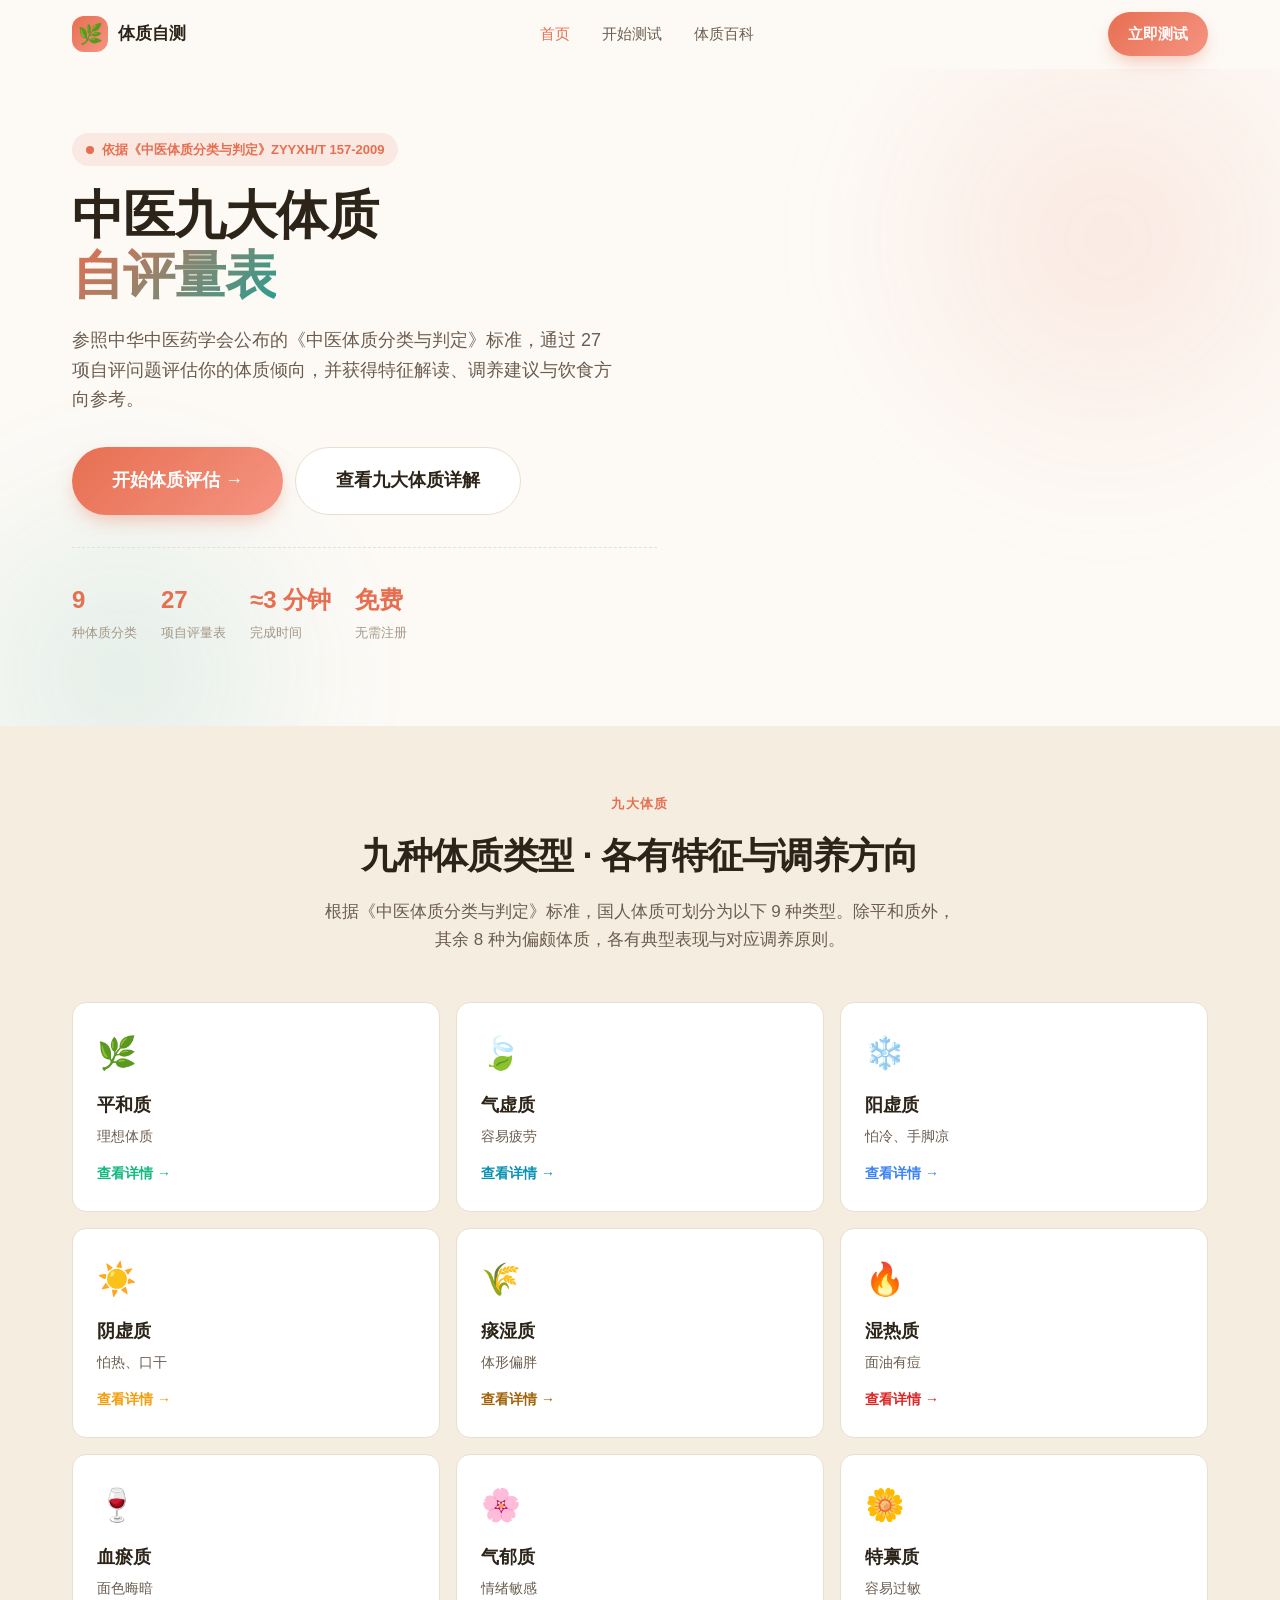
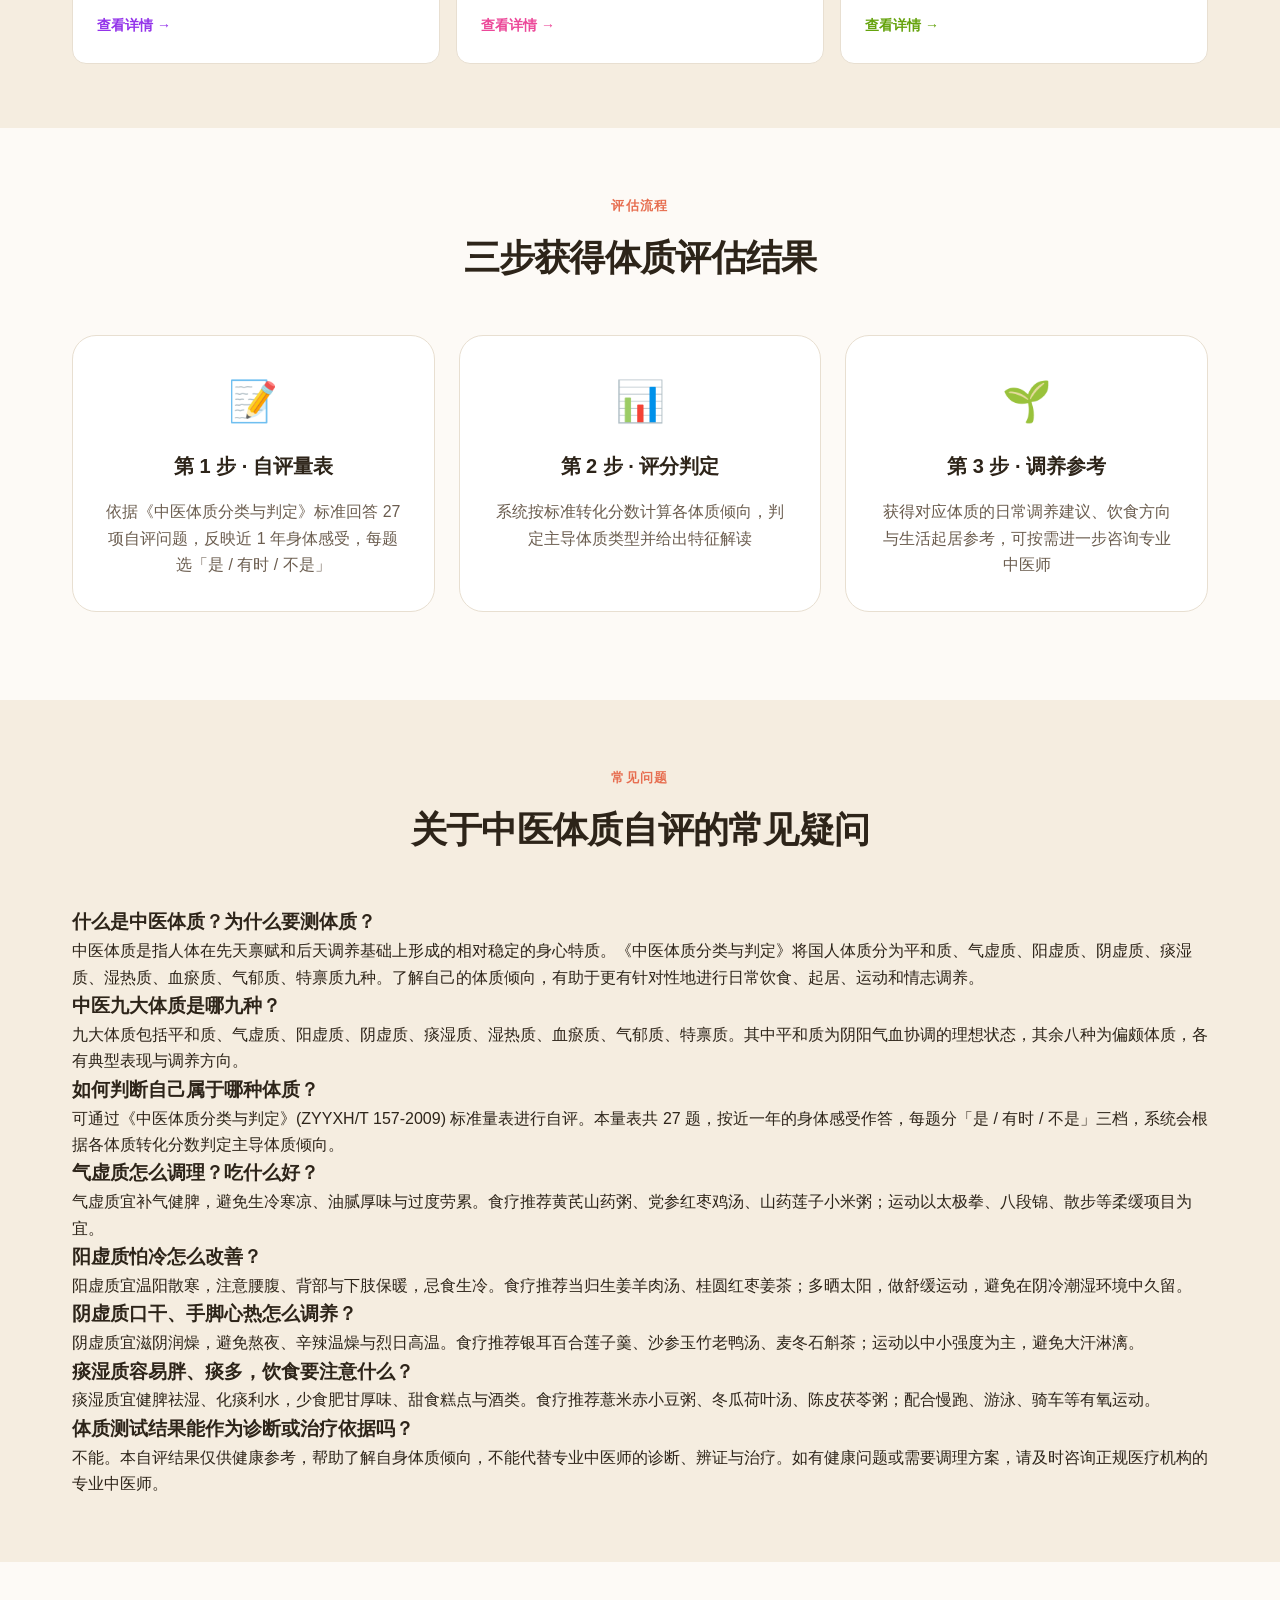
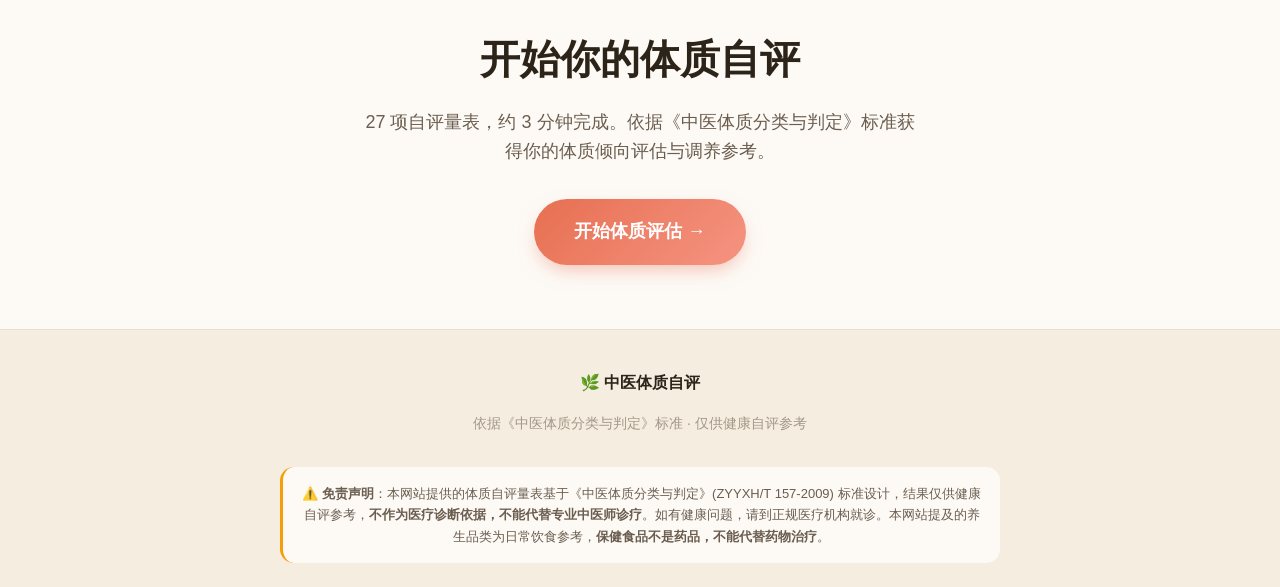
==== index.html @ e8f87e24 "fix: use relative page routes" ====
<!DOCTYPE html>
<html lang="zh-CN">
<head>
  <meta charset="UTF-8" />
  <meta name="viewport" content="width=device-width, initial-scale=1, viewport-fit=cover" />
  <meta name="theme-color" content="#e76f51" />
  <title>中医九大体质自评量表 · 基于《中医体质分类与判定》标准</title>
  <meta name="description" content="基于中华中医药学会《中医体质分类与判定》(ZYYXH/T 157-2009) 标准，通过 27 项自评量表评估你的中医体质倾向（平和/气虚/阳虚/阴虚/痰湿/湿热/血瘀/气郁/特禀），并获得特征解读、调养建议与饮食方向参考。本量表仅供健康自评参考，不作为医疗诊断依据。" />
  <meta name="keywords" content="中医体质,中医体质分类与判定,九大体质,体质自评量表,平和质,气虚质,阳虚质,阴虚质,痰湿质,湿热质,血瘀质,气郁质,特禀质,中医养生,体质辨识,ZYYXH/T 157-2009" />
  <meta name="author" content="体质自测" />
  <meta name="robots" content="index, follow" />
  <link rel="canonical" href="https://tz.790221.xyz/" />

  <!-- Open Graph -->
  <meta property="og:type" content="website" />
  <meta property="og:title" content="中医九大体质自评量表 · 基于《中医体质分类与判定》标准" />
  <meta property="og:description" content="依据中华中医药学会标准 (ZYYXH/T 157-2009)，通过 27 项自评量表评估体质倾向，并获得调养建议参考。" />
  <meta property="og:locale" content="zh_CN" />
  <meta property="og:url" content="https://tz.790221.xyz/" />
  <meta property="og:site_name" content="中医体质自评" />
  <meta property="og:image" content="https://tz.790221.xyz/assets/og-cover.png" />
  <meta property="og:image:width" content="1200" />
  <meta property="og:image:height" content="630" />
  <meta property="og:image:type" content="image/png" />
  <meta property="og:image:alt" content="中医九大体质自评量表 OG 封面" />

  <!-- Twitter Card -->
  <meta name="twitter:card" content="summary_large_image" />
  <meta name="twitter:title" content="中医九大体质自评量表" />
  <meta name="twitter:description" content="依据《中医体质分类与判定》标准的 27 项自评量表，获得体质倾向评估与调养参考。" />
  <meta name="twitter:image" content="https://tz.790221.xyz/assets/og-cover.png" />
  <meta name="twitter:image:alt" content="中医九大体质自评量表 OG 封面" />

  <!-- 结构化数据：WebApplication + MedicalWebPage -->
  <script type="application/ld+json">
  {
    "@context": "https://schema.org",
    "@type": "MedicalWebPage",
    "name": "中医九大体质自评量表",
    "description": "基于《中医体质分类与判定》(ZYYXH/T 157-2009) 标准的中医体质自评工具",
    "url": "https://tz.790221.xyz/",
    "inLanguage": "zh-CN",
    "about": {
      "@type": "MedicalCondition",
      "name": "中医体质辨识",
      "alternateName": "中医九大体质"
    },
    "audience": {
      "@type": "PeopleAudience",
      "healthCondition": {
        "@type": "MedicalCondition",
        "name": "亚健康状态评估"
      }
    },
    "disclaimer": "本量表结果仅供健康自评参考，不作为医疗诊断依据。如有健康问题请咨询专业中医师。"
  }
  </script>

  <!-- 结构化数据：WebSite + SearchAction -->
  <script type="application/ld+json">
  {
    "@context": "https://schema.org",
    "@type": "WebSite",
    "name": "中医体质自评",
    "url": "https://tz.790221.xyz/",
    "inLanguage": "zh-CN",
    "potentialAction": {
      "@type": "SearchAction",
      "target": "https://tz.790221.xyz/guide#{search_term_string}",
      "query-input": "required name=search_term_string"
    }
  }
  </script>

  <!-- 结构化数据：FAQPage（富结果） -->
  <script type="application/ld+json">
  {
    "@context": "https://schema.org",
    "@type": "FAQPage",
    "mainEntity": [
      {
        "@type": "Question",
        "name": "什么是中医体质？为什么要测体质？",
        "acceptedAnswer": {
          "@type": "Answer",
          "text": "中医体质是指人体在先天禀赋和后天调养基础上形成的相对稳定的身心特质。《中医体质分类与判定》将国人体质分为平和质、气虚质、阳虚质、阴虚质、痰湿质、湿热质、血瘀质、气郁质、特禀质九种。了解自己的体质倾向，有助于更有针对性地进行日常饮食、起居、运动和情志调养。"
        }
      },
      {
        "@type": "Question",
        "name": "中医九大体质是哪九种？",
        "acceptedAnswer": {
          "@type": "Answer",
          "text": "九大体质包括平和质、气虚质、阳虚质、阴虚质、痰湿质、湿热质、血瘀质、气郁质、特禀质。其中平和质为阴阳气血协调的理想状态，其余八种为偏颇体质，各有典型表现与调养方向。"
        }
      },
      {
        "@type": "Question",
        "name": "如何判断自己属于哪种体质？",
        "acceptedAnswer": {
          "@type": "Answer",
          "text": "可通过《中医体质分类与判定》(ZYYXH/T 157-2009) 标准量表进行自评。本量表共 27 题，按近一年的身体感受作答，每题分「是 / 有时 / 不是」三档，系统会根据各体质转化分数判定主导体质倾向。"
        }
      },
      {
        "@type": "Question",
        "name": "气虚质怎么调理？吃什么好？",
        "acceptedAnswer": {
          "@type": "Answer",
          "text": "气虚质宜补气健脾，避免生冷寒凉、油腻厚味与过度劳累。食疗推荐黄芪山药粥、党参红枣鸡汤、山药莲子小米粥；运动以太极拳、八段锦、散步等柔缓项目为宜。"
        }
      },
      {
        "@type": "Question",
        "name": "阳虚质怕冷怎么改善？",
        "acceptedAnswer": {
          "@type": "Answer",
          "text": "阳虚质宜温阳散寒，注意腰腹、背部与下肢保暖，忌食生冷。食疗推荐当归生姜羊肉汤、桂圆红枣姜茶；多晒太阳，做舒缓运动，避免在阴冷潮湿环境中久留。"
        }
      },
      {
        "@type": "Question",
        "name": "阴虚质口干、手脚心热怎么调养？",
        "acceptedAnswer": {
          "@type": "Answer",
          "text": "阴虚质宜滋阴润燥，避免熬夜、辛辣温燥与烈日高温。食疗推荐银耳百合莲子羹、沙参玉竹老鸭汤、麦冬石斛茶；运动以中小强度为主，避免大汗淋漓。"
        }
      },
      {
        "@type": "Question",
        "name": "痰湿质容易胖、痰多，饮食要注意什么？",
        "acceptedAnswer": {
          "@type": "Answer",
          "text": "痰湿质宜健脾祛湿、化痰利水，少食肥甘厚味、甜食糕点与酒类。食疗推荐薏米赤小豆粥、冬瓜荷叶汤、陈皮茯苓粥；配合慢跑、游泳、骑车等有氧运动。"
        }
      },
      {
        "@type": "Question",
        "name": "体质测试结果能作为诊断或治疗依据吗？",
        "acceptedAnswer": {
          "@type": "Answer",
          "text": "不能。本自评结果仅供健康参考，帮助了解自身体质倾向，不能代替专业中医师的诊断、辨证与治疗。如有健康问题或需要调理方案，请及时咨询正规医疗机构的专业中医师。"
        }
      }
    ]
  }
  </script>

  <link rel="stylesheet" href="css/style.css" />
  <link rel="icon" type="image/svg+xml" href="data:image/svg+xml,%3Csvg xmlns='http://www.w3.org/2000/svg' viewBox='0 0 64 64'%3E%3Crect width='64' height='64' rx='14' fill='%23e76f51'/%3E%3Ctext x='50%25' y='58%25' text-anchor='middle' font-size='38' fill='white'%3E🌿%3C/text%3E%3C/svg%3E" />

  <!-- 百度统计代码（替换 BAIDU_STAT_ID 为你的统计 ID） -->
  <script>
    var _hmt = _hmt || [];
    (function() {
      var hm = document.createElement("script");
      hm.src = "https://hm.baidu.com/hm.js?BAIDU_STAT_ID";
      hm.async = true;
      var s = document.getElementsByTagName("script")[0];
      s.parentNode.insertBefore(hm, s);
    })();
  </script>
</head>
<body>
  <!-- ========== 顶部导航 ========== -->
  <header class="site-header" id="siteHeader">
    <div class="container">
      <div class="nav-row">
        <a href="/" class="logo">
          <span class="logo-mark" aria-hidden="true">🌿</span>
          <span>体质自测</span>
        </a>
        <nav class="nav-links" aria-label="主导航">
          <a href="/" class="active">首页</a>
          <a href="quiz.html">开始测试</a>
          <a href="guide.html">体质百科</a>
        </nav>
        <a href="quiz.html" class="btn btn-primary" style="padding:.625rem 1.25rem;font-size:.9375rem;">
          立即测试
        </a>
        <button class="menu-toggle icon-btn" type="button" aria-label="菜单">☰</button>
      </div>
      <nav class="mobile-menu" aria-label="移动端导航">
        <div style="display:flex;flex-direction:column;padding:.5rem 0;">
          <a href="/" style="padding:.75rem 0;">首页</a>
          <a href="quiz.html" style="padding:.75rem 0;">开始测试</a>
          <a href="guide.html" style="padding:.75rem 0;">体质百科</a>
        </div>
      </nav>
    </div>
  </header>

  <main>
    <!-- ========== Hero ========== -->
    <section class="hero">
      <div class="container hero-grid">
        <div class="hero-copy">
          <span class="hero-eyebrow"><span class="pulse"></span>依据《中医体质分类与判定》ZYYXH/T 157-2009</span>
          <h1 class="hero-title">
            中医九大体质<br/>
            <span class="hl">自评量表</span>
          </h1>
          <p class="hero-subtitle">
            参照中华中医药学会公布的《中医体质分类与判定》标准，通过 27 项自评问题评估你的体质倾向，并获得特征解读、调养建议与饮食方向参考。
          </p>
          <div class="hero-actions">
            <a href="quiz.html" class="btn btn-primary btn-lg">开始体质评估 →</a>
            <a href="guide.html" class="btn btn-ghost btn-lg">查看九大体质详解</a>
          </div>
          <ul class="hero-trust">
            <li><strong>9</strong><span>种体质分类</span></li>
            <li><strong>27</strong><span>项自评量表</span></li>
            <li><strong>≈3 分钟</strong><span>完成时间</span></li>
            <li><strong>免费</strong><span>无需注册</span></li>
          </ul>
        </div>

        <div class="hero-visual" aria-hidden="true">
          <svg viewBox="0 0 480 480" style="position:relative;z-index:1;">
            <!-- 主背景圆形 -->
            <circle cx="240" cy="240" r="180" fill="white" opacity=".7"/>
            <circle cx="240" cy="240" r="160" fill="white" stroke="#e76f51" stroke-width="2" opacity=".4"/>

            <!-- 中心九宫图 - 简化九体质分布 -->
            <g transform="translate(240, 240)">
              <!-- 中心 -->
              <circle cx="0" cy="0" r="36" fill="#e76f51"/>
              <text y="6" text-anchor="middle" fill="white" font-size="14" font-weight="700">你</text>

              <!-- 八个方位的小圆点 -->
              <g font-size="20">
                <circle cx="0" cy="-110" r="28" fill="#10b981"/>
                <text y="-104" text-anchor="middle">🌿</text>

                <circle cx="78" cy="-78" r="28" fill="#0891b2"/>
                <text y="-72" text-anchor="middle">🍃</text>

                <circle cx="110" cy="0" r="28" fill="#3b82f6"/>
                <text y="6" text-anchor="middle">❄️</text>

                <circle cx="78" cy="78" r="28" fill="#f59e0b"/>
                <text y="84" text-anchor="middle">☀️</text>

                <circle cx="0" cy="110" r="28" fill="#a16207"/>
                <text y="116" text-anchor="middle">🌾</text>

                <circle cx="-78" cy="78" r="28" fill="#dc2626"/>
                <text y="84" text-anchor="middle">🔥</text>

                <circle cx="-110" cy="0" r="28" fill="#9333ea"/>
                <text y="6" text-anchor="middle">🍷</text>

                <circle cx="-78" cy="-78" r="28" fill="#ec4899"/>
                <text y="-72" text-anchor="middle">🌸</text>

                <circle cx="0" cy="-78" r="0"/>
                <circle cx="0" cy="-180" r="20" fill="#65a30d"/>
                <text y="-174" text-anchor="middle">🌼</text>
              </g>
            </g>
          </svg>
        </div>
      </div>
    </section>

    <!-- ========== 九大体质概览 ========== -->
    <section class="section section-alt" id="types">
      <div class="container">
        <header class="section-header">
          <span class="section-eyebrow">九大体质</span>
          <h2>九种体质类型 · 各有特征与调养方向</h2>
          <p>根据《中医体质分类与判定》标准，国人体质可划分为以下 9 种类型。除平和质外，其余 8 种为偏颇体质，各有典型表现与对应调养原则。</p>
        </header>

        <div class="types-grid" id="typesGrid"></div>
      </div>
    </section>

    <!-- ========== 如何测试 ========== -->
    <section class="section">
      <div class="container">
        <header class="section-header">
          <span class="section-eyebrow">评估流程</span>
          <h2>三步获得体质评估结果</h2>
        </header>

        <div style="display:grid;grid-template-columns:repeat(auto-fit,minmax(240px,1fr));gap:1.5rem;">
          <div class="section-card" style="text-align:center;">
            <div style="font-size:2.5rem;margin-bottom:1rem;">📝</div>
            <h3 style="justify-content:center;">第 1 步 · 自评量表</h3>
            <p style="color:var(--color-text-soft);">依据《中医体质分类与判定》标准回答 27 项自评问题，反映近 1 年身体感受，每题选「是 / 有时 / 不是」</p>
          </div>
          <div class="section-card" style="text-align:center;">
            <div style="font-size:2.5rem;margin-bottom:1rem;">📊</div>
            <h3 style="justify-content:center;">第 2 步 · 评分判定</h3>
            <p style="color:var(--color-text-soft);">系统按标准转化分数计算各体质倾向，判定主导体质类型并给出特征解读</p>
          </div>
          <div class="section-card" style="text-align:center;">
            <div style="font-size:2.5rem;margin-bottom:1rem;">🌱</div>
            <h3 style="justify-content:center;">第 3 步 · 调养参考</h3>
            <p style="color:var(--color-text-soft);">获得对应体质的日常调养建议、饮食方向与生活起居参考，可按需进一步咨询专业中医师</p>
          </div>
        </div>
      </div>
    </section>

    <!-- ========== 常见问题 ========== -->
    <section class="section section-alt" id="faq">
      <div class="container">
        <header class="section-header">
          <span class="section-eyebrow">常见问题</span>
          <h2>关于中医体质自评的常见疑问</h2>
        </header>
        <div class="faq-list">
          <div class="faq-item">
            <h3>什么是中医体质？为什么要测体质？</h3>
            <p>中医体质是指人体在先天禀赋和后天调养基础上形成的相对稳定的身心特质。《中医体质分类与判定》将国人体质分为平和质、气虚质、阳虚质、阴虚质、痰湿质、湿热质、血瘀质、气郁质、特禀质九种。了解自己的体质倾向，有助于更有针对性地进行日常饮食、起居、运动和情志调养。</p>
          </div>
          <div class="faq-item">
            <h3>中医九大体质是哪九种？</h3>
            <p>九大体质包括平和质、气虚质、阳虚质、阴虚质、痰湿质、湿热质、血瘀质、气郁质、特禀质。其中平和质为阴阳气血协调的理想状态，其余八种为偏颇体质，各有典型表现与调养方向。</p>
          </div>
          <div class="faq-item">
            <h3>如何判断自己属于哪种体质？</h3>
            <p>可通过《中医体质分类与判定》(ZYYXH/T 157-2009) 标准量表进行自评。本量表共 27 题，按近一年的身体感受作答，每题分「是 / 有时 / 不是」三档，系统会根据各体质转化分数判定主导体质倾向。</p>
          </div>
          <div class="faq-item">
            <h3>气虚质怎么调理？吃什么好？</h3>
            <p>气虚质宜补气健脾，避免生冷寒凉、油腻厚味与过度劳累。食疗推荐黄芪山药粥、党参红枣鸡汤、山药莲子小米粥；运动以太极拳、八段锦、散步等柔缓项目为宜。</p>
          </div>
          <div class="faq-item">
            <h3>阳虚质怕冷怎么改善？</h3>
            <p>阳虚质宜温阳散寒，注意腰腹、背部与下肢保暖，忌食生冷。食疗推荐当归生姜羊肉汤、桂圆红枣姜茶；多晒太阳，做舒缓运动，避免在阴冷潮湿环境中久留。</p>
          </div>
          <div class="faq-item">
            <h3>阴虚质口干、手脚心热怎么调养？</h3>
            <p>阴虚质宜滋阴润燥，避免熬夜、辛辣温燥与烈日高温。食疗推荐银耳百合莲子羹、沙参玉竹老鸭汤、麦冬石斛茶；运动以中小强度为主，避免大汗淋漓。</p>
          </div>
          <div class="faq-item">
            <h3>痰湿质容易胖、痰多，饮食要注意什么？</h3>
            <p>痰湿质宜健脾祛湿、化痰利水，少食肥甘厚味、甜食糕点与酒类。食疗推荐薏米赤小豆粥、冬瓜荷叶汤、陈皮茯苓粥；配合慢跑、游泳、骑车等有氧运动。</p>
          </div>
          <div class="faq-item">
            <h3>体质测试结果能作为诊断或治疗依据吗？</h3>
            <p>不能。本自评结果仅供健康参考，帮助了解自身体质倾向，不能代替专业中医师的诊断、辨证与治疗。如有健康问题或需要调理方案，请及时咨询正规医疗机构的专业中医师。</p>
          </div>
        </div>
      </div>
    </section>

    <!-- ========== 立即测试 CTA ========== -->
    <section class="section" style="text-align:center;">
      <div class="container">
        <h2 style="font-size:clamp(1.75rem,4vw,2.5rem);margin-bottom:1rem;">
          开始你的体质自评
        </h2>
        <p style="color:var(--color-text-soft);font-size:1.125rem;margin-bottom:2rem;max-width:560px;margin-left:auto;margin-right:auto;">
          27 项自评量表，约 3 分钟完成。依据《中医体质分类与判定》标准获得你的体质倾向评估与调养参考。
        </p>
        <a href="quiz.html" class="btn btn-primary btn-lg">开始体质评估 →</a>
      </div>
    </section>
  </main>

  <!-- ========== 页脚 ========== -->
  <footer class="site-footer">
    <div class="container">
      <div class="footer-row">
        <div class="footer-brand">🌿 中医体质自评</div>
        <div class="footer-meta">依据《中医体质分类与判定》标准 · 仅供健康自评参考</div>
        <div class="disclaimer">
          ⚠️ <strong>免责声明</strong>：本网站提供的体质自评量表基于《中医体质分类与判定》(ZYYXH/T 157-2009) 标准设计，结果仅供健康自评参考，<strong>不作为医疗诊断依据，不能代替专业中医师诊疗</strong>。如有健康问题，请到正规医疗机构就诊。本网站提及的养生品类为日常饮食参考，<strong>保健食品不是药品，不能代替药物治疗</strong>。
        </div>
      </div>
    </div>
  </footer>

  <script src="js/data.js"></script>
  <script src="js/wordpress-integration.js"></script>
  <script src="js/main.js"></script>
  <script>
    // 渲染九大体质卡片
    (function () {
      const grid = document.getElementById('typesGrid');
      if (!grid) return;
      const ids = ['pinghe','qixu','yangxu','yinxu','tanoshi','shire','xueyu','qiyu','teying'];
      grid.innerHTML = ids.map((id) => {
        const t = window.WellnessData.TYPES[id];
        return `
          <a href="/guide#${id}" class="type-card" style="--accent-color:${t.color};">
            <span class="type-emoji" aria-hidden="true">${t.emoji}</span>
            <div class="type-name">${t.name}</div>
            <div class="type-tagline">${t.tagline}</div>
            <span class="type-arrow" style="color:${t.color};">查看详情 →</span>
          </a>
        `;
      }).join('');
    })();
  </script>
</body>
</html>
---- css/style.css ----
/* =============================================================
   体质自测 · 样式表
   ============================================================= */

/* ---------- 主题变量 ---------- */
:root {
  --color-bg: #fdfaf6;
  --color-bg-alt: #f5ede0;
  --color-bg-card: #ffffff;
  --color-text: #2d2419;
  --color-text-soft: #6b5d4f;
  --color-text-mute: #a39888;
  --color-border: #e8dfd1;
  --color-primary: #e76f51;
  --color-primary-hover: #d65a3a;
  --color-accent: #2a9d8f;
  --color-warning: #f59e0b;
  --color-success: #10b981;
  --color-danger: #ef4444;
  --color-shadow: rgba(45, 36, 25, .08);
  --color-shadow-lg: rgba(45, 36, 25, .12);

  --font-sans: 'Noto Sans SC', 'PingFang SC', 'Microsoft YaHei', -apple-system,
               BlinkMacSystemFont, 'Segoe UI', Roboto, sans-serif;

  --container: 1200px;
  --radius-sm: 8px;
  --radius-md: 14px;
  --radius-lg: 24px;
  --shadow-sm: 0 2px 6px var(--color-shadow);
  --shadow-md: 0 6px 16px var(--color-shadow);
  --shadow-lg: 0 16px 40px var(--color-shadow-lg);

  --ease: cubic-bezier(.16, 1, .3, 1);
}

* { box-sizing: border-box; }
*, *::before, *::after { margin: 0; padding: 0; }

html {
  -webkit-text-size-adjust: 100%;
  scroll-behavior: smooth;
}

body {
  font-family: var(--font-sans);
  font-size: 16px;
  line-height: 1.65;
  color: var(--color-text);
  background: var(--color-bg);
  overflow-x: hidden;
  -webkit-font-smoothing: antialiased;
}

img, svg { max-width: 100%; display: block; }
button { font: inherit; cursor: pointer; border: none; background: none; color: inherit; }
a { color: var(--color-primary); text-decoration: none; transition: color .15s var(--ease); }
a:hover { color: var(--color-primary-hover); }
ul { list-style: none; }

/* ---------- 容器 ---------- */
.container {
  width: 100%;
  max-width: var(--container);
  margin: 0 auto;
  padding: 0 1.25rem;
}

/* ---------- 通用按钮 ---------- */
.btn {
  display: inline-flex;
  align-items: center;
  justify-content: center;
  gap: .5rem;
  padding: .875rem 1.75rem;
  font-size: 1rem;
  font-weight: 600;
  border-radius: 999px;
  white-space: nowrap;
  cursor: pointer;
  transition: all .25s var(--ease);
}
.btn-lg { padding: 1.125rem 2.5rem; font-size: 1.125rem; }
.btn-block { width: 100%; }

.btn-primary {
  background: linear-gradient(135deg, var(--color-primary), #f59482);
  color: white;
  box-shadow: 0 8px 20px -6px rgba(231, 111, 81, .5);
}
.btn-primary:hover {
  transform: translateY(-2px);
  box-shadow: 0 12px 28px -6px rgba(231, 111, 81, .65);
  color: white;
}

.btn-ghost {
  background: var(--color-bg-card);
  color: var(--color-text);
  border: 1px solid var(--color-border);
}
.btn-ghost:hover { background: var(--color-bg-alt); color: var(--color-text); }

.btn-accent {
  background: linear-gradient(135deg, var(--color-accent), #4cb5a8);
  color: white;
  box-shadow: 0 8px 20px -6px rgba(42, 157, 143, .45);
}
.btn-accent:hover { color: white; transform: translateY(-2px); }

/* ---------- 顶部导航 ---------- */
.site-header {
  position: sticky;
  top: 0;
  z-index: 100;
  background: rgba(253, 250, 246, .85);
  backdrop-filter: saturate(140%) blur(14px);
  -webkit-backdrop-filter: saturate(140%) blur(14px);
  border-bottom: 1px solid transparent;
  transition: border-color .25s var(--ease);
}
.site-header.is-scrolled { border-bottom-color: var(--color-border); }

.nav-row {
  display: flex;
  align-items: center;
  justify-content: space-between;
  height: 68px;
}
.logo {
  display: inline-flex;
  align-items: center;
  gap: .625rem;
  font-weight: 700;
  font-size: 1.0625rem;
  color: var(--color-text);
}
.logo-mark {
  width: 36px;
  height: 36px;
  display: inline-flex;
  align-items: center;
  justify-content: center;
  border-radius: 12px;
  background: linear-gradient(135deg, var(--color-primary), #f59482);
  color: white;
  font-size: 1.25rem;
}

.nav-links { display: flex; gap: 2rem; }
.nav-links a {
  color: var(--color-text-soft);
  font-weight: 500;
  font-size: .9375rem;
  position: relative;
}
.nav-links a:hover { color: var(--color-text); }
.nav-links a.active { color: var(--color-primary); }

.menu-toggle {
  display: none;
  width: 40px;
  height: 40px;
  border-radius: 999px;
}
.menu-toggle:hover { background: var(--color-bg-alt); }

.mobile-menu { display: none; }

/* ---------- Hero ---------- */
.hero {
  position: relative;
  padding: 4rem 0 5rem;
  overflow: hidden;
}
.hero::before {
  content: '';
  position: absolute;
  top: -20%;
  right: -10%;
  width: 600px;
  height: 600px;
  background: radial-gradient(circle,
    rgba(231, 111, 81, .12),
    transparent 70%);
  filter: blur(40px);
  z-index: -1;
}
.hero::after {
  content: '';
  position: absolute;
  bottom: -30%;
  left: -10%;
  width: 500px;
  height: 500px;
  background: radial-gradient(circle,
    rgba(42, 157, 143, .12),
    transparent 70%);
  filter: blur(40px);
  z-index: -1;
}

.hero-grid {
  display: grid;
  grid-template-columns: 1fr;
  gap: 3rem;
  align-items: center;
}
.hero-eyebrow {
  display: inline-flex;
  align-items: center;
  gap: .5rem;
  padding: .375rem .875rem;
  background: rgba(231, 111, 81, .12);
  color: var(--color-primary);
  border-radius: 999px;
  font-size: .8125rem;
  font-weight: 600;
  margin-bottom: 1.25rem;
}
.hero-eyebrow .pulse {
  width: 8px; height: 8px; border-radius: 50%;
  background: var(--color-primary);
  animation: pulse 2s ease-in-out infinite;
}
@keyframes pulse {
  0%, 100% { transform: scale(1); opacity: 1; }
  50% { transform: scale(1.2); opacity: .6; }
}

.hero-title {
  font-size: clamp(2rem, 5.5vw, 3.25rem);
  font-weight: 700;
  line-height: 1.15;
  letter-spacing: -.02em;
  margin-bottom: 1.25rem;
}
.hero-title .hl {
  background: linear-gradient(135deg, var(--color-primary), var(--color-accent));
  -webkit-background-clip: text;
  background-clip: text;
  color: transparent;
}

.hero-subtitle {
  font-size: 1.125rem;
  color: var(--color-text-soft);
  max-width: 540px;
  margin-bottom: 2rem;
}
.hero-actions { display: flex; flex-wrap: wrap; gap: .75rem; }
.hero-trust {
  display: flex; flex-wrap: wrap; gap: 1.5rem;
  margin-top: 2rem; padding-top: 2rem;
  border-top: 1px dashed var(--color-border);
}
.hero-trust li strong {
  font-size: 1.5rem; font-weight: 700;
  color: var(--color-primary); display: block;
}
.hero-trust li span { font-size: .8125rem; color: var(--color-text-mute); }

/* Hero 装饰插画 */
.hero-visual {
  position: relative;
  aspect-ratio: 1;
  max-width: 480px;
  margin: 0 auto;
}
.hero-visual::before {
  content: '';
  position: absolute;
  inset: 8%;
  border-radius: 50%;
  background: linear-gradient(135deg, rgba(231, 111, 81, .15), rgba(42, 157, 143, .15));
  filter: blur(20px);
}

/* ---------- 通用 section ---------- */
.section {
  padding: 4rem 0;
}
.section-alt { background: var(--color-bg-alt); }

.section-header {
  text-align: center;
  max-width: 640px;
  margin: 0 auto 3rem;
}
.section-header h2 {
  font-size: clamp(1.75rem, 4vw, 2.25rem);
  font-weight: 700;
  letter-spacing: -.02em;
  margin-bottom: .75rem;
}
.section-header p {
  color: var(--color-text-soft);
  font-size: 1.0625rem;
}
.section-eyebrow {
  display: inline-block;
  color: var(--color-primary);
  font-weight: 600;
  font-size: .8125rem;
  letter-spacing: .1em;
  text-transform: uppercase;
  margin-bottom: .75rem;
}

/* ---------- 九大体质卡片网格 ---------- */
.types-grid {
  display: grid;
  grid-template-columns: 1fr;
  gap: 1rem;
}
.type-card {
  padding: 1.5rem;
  background: var(--color-bg-card);
  border: 1px solid var(--color-border);
  border-radius: var(--radius-md);
  transition: all .25s var(--ease);
  cursor: pointer;
  text-decoration: none;
  color: inherit;
  position: relative;
  overflow: hidden;
}
.type-card::before {
  content: '';
  position: absolute;
  top: 0; left: 0; right: 0;
  height: 4px;
  background: var(--accent-color);
  opacity: 0;
  transition: opacity .25s var(--ease);
}
.type-card:hover {
  transform: translateY(-4px);
  box-shadow: var(--shadow-md);
  border-color: transparent;
}
.type-card:hover::before { opacity: 1; }

.type-emoji {
  font-size: 2rem;
  margin-bottom: .75rem;
  display: block;
}
.type-name {
  font-size: 1.125rem;
  font-weight: 700;
  margin-bottom: .25rem;
}
.type-tagline {
  font-size: .875rem;
  color: var(--color-text-soft);
  margin-bottom: .75rem;
}
.type-arrow {
  color: var(--accent-color);
  font-weight: 600;
  font-size: .875rem;
}

/* ---------- 变现方案卡片（首页）---------- */
.plans-grid {
  display: grid;
  grid-template-columns: 1fr;
  gap: 1.25rem;
}
.plan-card {
  background: var(--color-bg-card);
  border: 1px solid var(--color-border);
  border-radius: var(--radius-lg);
  padding: 2rem;
  transition: all .25s var(--ease);
  position: relative;
}
.plan-card.is-recommended {
  border-color: var(--color-primary);
  box-shadow: 0 0 0 3px rgba(231, 111, 81, .15);
}
.plan-badge {
  position: absolute;
  top: -10px;
  right: 1.5rem;
  background: linear-gradient(135deg, var(--color-primary), #f59482);
  color: white;
  font-size: .6875rem;
  font-weight: 700;
  padding: .25rem .625rem;
  border-radius: 999px;
  letter-spacing: .05em;
}
.plan-title {
  font-size: 1.25rem;
  font-weight: 700;
  margin-bottom: .5rem;
}
.plan-tagline {
  color: var(--color-text-soft);
  font-size: .9375rem;
  margin-bottom: 1.25rem;
}
.plan-list li {
  display: flex;
  gap: .5rem;
  padding: .5rem 0;
  border-bottom: 1px dashed var(--color-border);
  font-size: .9375rem;
  color: var(--color-text-soft);
}
.plan-list li::before {
  content: '✓';
  color: var(--color-accent);
  font-weight: 700;
}
.plan-list li:last-child { border-bottom: none; }

/* ---------- 页脚 ---------- */
.site-footer {
  background: var(--color-bg-alt);
  border-top: 1px solid var(--color-border);
  padding: 2.5rem 0 1.5rem;
  text-align: center;
}
.footer-row {
  display: flex; flex-direction: column; align-items: center; gap: 1rem;
}
.footer-brand { font-weight: 700; font-size: 1rem; }
.footer-meta { color: var(--color-text-mute); font-size: .875rem; }
.disclaimer {
  margin-top: 1rem;
  padding: 1rem;
  background: var(--color-bg);
  border-radius: var(--radius-md);
  font-size: .8125rem;
  color: var(--color-text-soft);
  max-width: 720px;
  margin-left: auto;
  margin-right: auto;
  border-left: 3px solid var(--color-warning);
}

/* ==================================================
   测试问卷页样式
   ================================================== */
.quiz-page {
  max-width: 720px;
  margin: 0 auto;
  padding: 2rem 1.25rem;
}

.quiz-progress {
  position: sticky;
  top: 68px;
  background: var(--color-bg);
  padding: 1rem 0;
  margin-bottom: 1.5rem;
  z-index: 50;
  border-bottom: 1px solid var(--color-border);
}
.progress-meta {
  display: flex;
  justify-content: space-between;
  font-size: .875rem;
  color: var(--color-text-soft);
  margin-bottom: .625rem;
}
.progress-bar {
  height: 6px;
  background: var(--color-border);
  border-radius: 999px;
  overflow: hidden;
}
.progress-fill {
  height: 100%;
  background: linear-gradient(90deg, var(--color-primary), var(--color-accent));
  transition: width .4s var(--ease);
  border-radius: 999px;
}

.question-card {
  background: var(--color-bg-card);
  border: 1px solid var(--color-border);
  border-radius: var(--radius-lg);
  padding: 2rem;
  margin-bottom: 1.25rem;
  animation: slideIn .4s var(--ease);
}
@keyframes slideIn {
  from { opacity: 0; transform: translateY(20px); }
  to { opacity: 1; transform: translateY(0); }
}

.question-meta {
  display: flex;
  justify-content: space-between;
  align-items: center;
  margin-bottom: 1rem;
  color: var(--color-text-mute);
  font-size: .875rem;
}
.question-meta .tag {
  padding: .25rem .625rem;
  background: var(--color-bg-alt);
  border-radius: 999px;
}

.question-text {
  font-size: 1.25rem;
  font-weight: 600;
  line-height: 1.5;
  margin-bottom: 1.5rem;
}

.options {
  display: flex;
  flex-direction: column;
  gap: .75rem;
}
.option {
  display: flex;
  align-items: center;
  gap: .875rem;
  padding: 1rem 1.25rem;
  background: var(--color-bg);
  border: 2px solid var(--color-border);
  border-radius: var(--radius-md);
  cursor: pointer;
  transition: all .2s var(--ease);
  font-size: 1.0625rem;
}
.option:hover {
  border-color: var(--color-primary);
  background: rgba(231, 111, 81, .04);
}
.option.is-selected {
  border-color: var(--color-primary);
  background: rgba(231, 111, 81, .08);
}
.option-radio {
  width: 22px;
  height: 22px;
  border: 2px solid var(--color-border);
  border-radius: 50%;
  flex-shrink: 0;
  display: flex;
  align-items: center;
  justify-content: center;
  transition: all .2s var(--ease);
}
.option.is-selected .option-radio {
  border-color: var(--color-primary);
  background: var(--color-primary);
}
.option.is-selected .option-radio::after {
  content: '';
  width: 8px;
  height: 8px;
  background: white;
  border-radius: 50%;
}

.quiz-nav {
  display: flex;
  justify-content: space-between;
  gap: 1rem;
  margin-top: 1.5rem;
}
.quiz-nav .btn { flex: 1; max-width: 200px; }

.quiz-intro {
  text-align: center;
  padding: 3rem 1.5rem;
  background: var(--color-bg-card);
  border-radius: var(--radius-lg);
  border: 1px solid var(--color-border);
}
.quiz-intro h2 { font-size: 1.75rem; margin-bottom: 1rem; }
.quiz-intro p { color: var(--color-text-soft); margin-bottom: .75rem; }

/* ==================================================
   结果页样式
   ================================================== */
.result-wrap {
  max-width: 880px;
  margin: 0 auto;
  padding: 2rem 1.25rem 4rem;
}

.result-hero {
  text-align: center;
  padding: 2.5rem 2rem;
  background: var(--hero-bg, linear-gradient(135deg, #fff, #f5ede0));
  border-radius: var(--radius-lg);
  margin-bottom: 2rem;
  position: relative;
  overflow: hidden;
}
.result-emoji {
  font-size: 4rem;
  margin-bottom: .75rem;
}
.result-type {
  font-size: 2rem;
  font-weight: 700;
  margin-bottom: .25rem;
}
.result-tagline {
  font-size: 1rem;
  color: var(--color-text-soft);
  margin-bottom: 1.5rem;
}
.result-score {
  display: inline-flex;
  flex-direction: column;
  padding: 1rem 2rem;
  background: rgba(255, 255, 255, .6);
  border-radius: var(--radius-md);
  font-size: .875rem;
  color: var(--color-text-soft);
}
.result-score strong {
  font-size: 1.5rem;
  color: var(--color-text);
}

.section-card {
  background: var(--color-bg-card);
  border: 1px solid var(--color-border);
  border-radius: var(--radius-lg);
  padding: 2rem;
  margin-bottom: 1.5rem;
}
.section-card h3 {
  font-size: 1.25rem;
  font-weight: 700;
  margin-bottom: 1rem;
  display: flex;
  align-items: center;
  gap: .5rem;
}
.section-card h3 .num {
  display: inline-flex;
  width: 28px; height: 28px;
  background: linear-gradient(135deg, var(--color-primary), #f59482);
  color: white;
  border-radius: 50%;
  font-size: .875rem;
  align-items: center; justify-content: center;
}

.feature-list {
  display: grid;
  grid-template-columns: 1fr;
  gap: .625rem;
}
.feature-list li {
  padding: .625rem .875rem;
  background: var(--color-bg-alt);
  border-radius: var(--radius-sm);
  font-size: .9375rem;
  display: flex;
  align-items: center;
  gap: .5rem;
}
.feature-list li::before {
  content: '◦';
  color: var(--color-primary);
  font-weight: 700;
  font-size: 1.25rem;
}

.advice-list li {
  display: flex;
  gap: .625rem;
  padding: .625rem 0;
  border-bottom: 1px dashed var(--color-border);
}
.advice-list li:last-child { border-bottom: none; }
.advice-list li::before {
  content: attr(data-num);
  flex-shrink: 0;
  width: 24px; height: 24px;
  background: var(--color-accent);
  color: white;
  border-radius: 50%;
  display: flex;
  align-items: center; justify-content: center;
  font-size: .75rem;
  font-weight: 700;
}

/* 带货卡片 */
.products-grid {
  display: grid;
  grid-template-columns: 1fr 1fr;
  gap: .75rem;
  margin-bottom: 1.5rem;
}
.product-chip {
  padding: 1rem;
  background: linear-gradient(135deg, rgba(231, 111, 81, .06), rgba(42, 157, 143, .06));
  border: 1px solid var(--color-border);
  border-radius: var(--radius-md);
  text-align: center;
  font-weight: 600;
  color: var(--color-text);
  font-size: 1rem;
}

.platform-list { display: flex; flex-direction: column; gap: .625rem; }
.platform-btn {
  display: flex;
  align-items: center;
  gap: 1rem;
  padding: 1rem 1.25rem;
  background: var(--color-bg-card);
  border: 1px solid var(--color-border);
  border-radius: var(--radius-md);
  text-decoration: none;
  color: var(--color-text);
  transition: all .2s var(--ease);
}
.platform-btn:hover {
  border-color: var(--color-primary);
  transform: translateX(4px);
  color: var(--color-text);
  background: rgba(231, 111, 81, .04);
}
.platform-icon {
  width: 40px;
  height: 40px;
  border-radius: 50%;
  background: var(--color-bg-alt);
  display: flex;
  align-items: center;
  justify-content: center;
  font-size: 1.25rem;
  flex-shrink: 0;
}
.platform-info { flex: 1; }
.platform-name { font-weight: 600; margin-bottom: .125rem; }
.platform-desc { font-size: .8125rem; color: var(--color-text-mute); }
.platform-arrow { color: var(--color-text-mute); }

.score-bars {
  display: flex;
  flex-direction: column;
  gap: .75rem;
  margin-top: 1rem;
}
.score-row {
  display: grid;
  grid-template-columns: 100px 1fr 50px;
  align-items: center;
  gap: .75rem;
  font-size: .875rem;
}
.score-row .bar {
  height: 8px;
  background: var(--color-border);
  border-radius: 999px;
  overflow: hidden;
}
.score-row .fill {
  height: 100%;
  border-radius: 999px;
  transition: width 1s var(--ease);
}
.score-row .val {
  text-align: right;
  font-weight: 600;
  color: var(--color-text-soft);
}

.action-row {
  display: flex;
  flex-wrap: wrap;
  gap: .75rem;
  justify-content: center;
  margin-top: 2rem;
}

/* ==================================================
   百科页样式
   ================================================== */
.guide-wrap {
  max-width: 880px;
  margin: 0 auto;
  padding: 2rem 1.25rem 4rem;
}

.type-selector {
  display: grid;
  grid-template-columns: repeat(3, 1fr);
  gap: .5rem;
  margin-bottom: 2rem;
}
.type-pill {
  padding: .5rem .75rem;
  background: var(--color-bg-card);
  border: 1px solid var(--color-border);
  border-radius: 999px;
  font-size: .8125rem;
  cursor: pointer;
  transition: all .2s var(--ease);
  color: var(--color-text);
  text-align: center;
}
.type-pill:hover { border-color: var(--accent, var(--color-primary)); }
.type-pill.is-active {
  background: var(--accent, var(--color-primary));
  color: white;
  border-color: transparent;
}

.guide-content {
  background: var(--color-bg-card);
  border: 1px solid var(--color-border);
  border-radius: var(--radius-lg);
  padding: 2rem;
}
.guide-content h2 {
  font-size: 1.75rem;
  margin-bottom: .5rem;
}
.guide-content .guide-meta {
  color: var(--color-text-soft);
  margin-bottom: 2rem;
}

.guide-block { margin-bottom: 2rem; }
.guide-block h3 {
  font-size: 1.125rem;
  font-weight: 700;
  margin-bottom: .75rem;
  display: flex;
  align-items: center;
  gap: .5rem;
}

/* ---------- 响应式断点 ---------- */
@media (min-width: 640px) {
  .types-grid { grid-template-columns: repeat(2, 1fr); }
  .plans-grid { grid-template-columns: repeat(3, 1fr); }
  .products-grid { grid-template-columns: repeat(3, 1fr); }
  .feature-list { grid-template-columns: 1fr 1fr; }
}

@media (min-width: 1024px) {
  .container { padding: 0 2rem; }
  .hero-grid { grid-template-columns: 1.2fr 1fr; gap: 4rem; }
  .types-grid { grid-template-columns: repeat(3, 1fr); }
}

/* ---------- 移动端 ---------- */
@media (max-width: 1023.98px) {
  .nav-links { display: none; }
  .menu-toggle { display: inline-flex; }
  .mobile-menu.is-open { display: block; }
}
@media (max-width: 767.98px) {
  .section { padding: 3rem 0; }
  .hero { padding: 2.5rem 0 3rem; }
  .question-card { padding: 1.5rem; }
  .question-text { font-size: 1.125rem; }
  .result-hero { padding: 2rem 1.25rem; }
  .type-selector { grid-template-columns: repeat(2, 1fr); }
}

@media (prefers-reduced-motion: reduce) {
  *, *::before, *::after {
    animation-duration: .01ms !important;
    transition-duration: .01ms !important;
  }
}

/* =============================================================
   结果页扩展样式（专业版）
   ============================================================= */
.result-disclaimer {
  background: rgba(245, 158, 11, .08);
  border: 1px solid rgba(245, 158, 11, .3);
  border-left: 4px solid var(--color-warning);
  border-radius: var(--radius-md);
  padding: .875rem 1.25rem;
  margin-bottom: 1.5rem;
  font-size: .875rem;
  color: var(--color-text-soft);
}

.section-intro {
  color: var(--color-text-soft);
  font-size: .9375rem;
  margin-bottom: 1rem;
}

.advice-block {
  padding: 1.25rem;
  background: var(--color-bg-alt);
  border-radius: var(--radius-md);
  margin-bottom: 1rem;
}
.advice-block:last-child { margin-bottom: 0; }

.advice-title {
  font-weight: 700;
  font-size: 1rem;
  color: var(--color-text);
  margin-bottom: .5rem;
}

.advice-text {
  color: var(--color-text-soft);
  font-size: .9375rem;
  line-height: 1.7;
}

.food-tags {
  display: flex;
  flex-wrap: wrap;
  gap: .5rem;
}

.food-tag {
  display: inline-flex;
  align-items: center;
  padding: .375rem .75rem;
  border-radius: 999px;
  font-size: .875rem;
  font-weight: 500;
}

.food-tag-good {
  background: rgba(16, 185, 129, .12);
  color: #047857;
  border: 1px solid rgba(16, 185, 129, .3);
}

.food-tag-avoid {
  background: rgba(239, 68, 68, .08);
  color: #b91c1c;
  border: 1px solid rgba(239, 68, 68, .25);
}

/* 经典食疗方 */
.therapy-list {
  display: flex;
  flex-direction: column;
  gap: .75rem;
}
.therapy-card {
  padding: .875rem 1rem;
  background: var(--color-bg-card);
  border: 1px solid var(--color-border);
  border-radius: var(--radius-md);
}
.therapy-name {
  font-weight: 700;
  font-size: .9375rem;
  color: var(--color-text);
  margin-bottom: .375rem;
  display: flex;
  align-items: center;
  gap: .45rem;
}
.therapy-name::before {
  content: '';
  width: 6px; height: 6px;
  border-radius: 50%;
  background: var(--color-primary);
  flex-shrink: 0;
}
.therapy-recipe {
  font-size: .875rem;
  color: var(--color-text-soft);
  line-height: 1.6;
  margin-bottom: .375rem;
}
.therapy-effect {
  font-size: .8125rem;
  color: var(--color-text-mute);
  line-height: 1.55;
}

/* 得分柱状图行（移动端优化） */
.score-row {
  grid-template-columns: 90px 1fr 40px;
  font-size: .8125rem;
}

/* ---------- 移动端深度优化 ---------- */
@media (max-width: 767.98px) {
  /* 字体与间距优化 */
  body { font-size: 15px; line-height: 1.6; }

  /* 容器内边距更小 */
  .container { padding: 0 1rem; }

  /* Hero 区垂直留白收紧 */
  .hero { padding: 2rem 0 2.5rem; }
  .hero-title { font-size: 1.875rem; }
  .hero-subtitle { font-size: 1rem; margin-bottom: 1.5rem; }
  .hero-actions { gap: .5rem; }
  .hero-actions .btn { flex: 1; min-width: 0; padding: .75rem 1rem; font-size: .9375rem; }
  .hero-actions .btn-lg { padding: .875rem 1.25rem; }
  .hero-trust { gap: 1rem; }
  .hero-trust strong { font-size: 1.25rem; }
  .hero-trust span { font-size: .75rem; }

  /* Hero 视觉隐藏（手机端不需要） */
  .hero-visual { display: none; }
  .hero-grid { grid-template-columns: 1fr; gap: 0; }

  /* 九大体质卡片单列 */
  .types-grid { grid-template-columns: 1fr; gap: .75rem; }
  .type-card { padding: 1.25rem; }
  .type-emoji { font-size: 1.75rem; }

  /* section 间距收紧 */
  .section { padding: 2.5rem 0; }
  .section-header { margin-bottom: 2rem; }
  .section-header h2 { font-size: 1.5rem; }
  .section-header p { font-size: .9375rem; }

  /* 卡片内边距收紧 */
  .section-card { padding: 1.25rem; }

  /* 测试问卷优化 */
  .quiz-page { padding: 1rem 1rem 2rem; }
  .quiz-progress { top: 60px; padding: .75rem 0; }
  .question-card { padding: 1.25rem; }
  .question-text { font-size: 1.0625rem; line-height: 1.5; }
  .option { padding: .875rem 1rem; font-size: 1rem; min-height: 48px; }
  .quiz-nav { gap: .5rem; }
  .quiz-nav .btn { padding: .75rem 1rem; font-size: .9375rem; }

  /* 结果页优化 */
  .result-wrap { padding: 1.5rem 1rem 3rem; }
  .result-hero { padding: 1.75rem 1.25rem; }
  .result-emoji { font-size: 3rem; }
  .result-type { font-size: 1.625rem; }
  .result-tagline { font-size: .9375rem; }
  .result-score { padding: .75rem 1.25rem; }

  .advice-block { padding: 1rem; }
  .advice-title { font-size: .9375rem; }
  .advice-text { font-size: .875rem; line-height: 1.6; }

  .food-tag { font-size: .8125rem; padding: .3125rem .625rem; }
  .therapy-card { padding: .75rem .875rem; }
  .therapy-recipe { font-size: .8125rem; }
  .therapy-effect { font-size: .75rem; }

  /* 得分柱状图移动端 */
  .score-row {
    grid-template-columns: 76px 1fr 32px;
    font-size: .75rem;
    gap: .5rem;
  }

  /* 百科页选择器优化 */
  .type-selector { grid-template-columns: repeat(2, 1fr); gap: .375rem; }
  .type-pill { padding: .4375rem .5rem; font-size: .75rem; }
  .guide-content { padding: 1.25rem; }
  .guide-content h2 { font-size: 1.375rem; }

  /* 操作按钮移动端 */
  .action-row { flex-direction: column; gap: .5rem; }
  .action-row .btn { width: 100%; }

  /* 页脚 disclaimer 字号 */
  .disclaimer { font-size: .75rem; padding: .75rem; }

  /* 顶部导航优化 */
  .nav-row { height: 60px; }
  .logo { font-size: 1rem; }
  .logo-mark { width: 32px; height: 32px; font-size: 1.0625rem; }
}

/* ---------- 极小屏（≤ 360px） ---------- */
@media (max-width: 360px) {
  .hero-title { font-size: 1.625rem; }
  .result-type { font-size: 1.5rem; }
  .section-header h2 { font-size: 1.375rem; }
}

/* ---------- 触摸目标优化 ---------- */
@media (pointer: coarse) {
  .btn,
  .option,
  .type-card,
  .type-pill,
  .nav-links a {
    min-height: 44px;
  }
}

/* ---------- 暗色模式（专业版） ---------- */
@media (prefers-color-scheme: dark) {
  :root {
    --color-bg: #1a1614;
    --color-bg-alt: #221c19;
    --color-bg-card: #2a2320;
    --color-text: #f5ede0;
    --color-text-soft: #c4b8ac;
    --color-text-mute: #8a7e72;
    --color-border: #3a322d;
    --color-shadow: rgba(0, 0, 0, .3);
    --color-shadow-lg: rgba(0, 0, 0, .5);
  }

  .result-hero { background: linear-gradient(135deg, rgba(231, 111, 81, .08), rgba(42, 157, 143, .08)); }
  .advice-block { background: var(--color-bg-alt); }
  .food-tag-good {
    background: rgba(16, 185, 129, .15);
    color: #34d399;
  }
  .food-tag-avoid {
    background: rgba(239, 68, 68, .12);
    color: #f87171;
  }
}
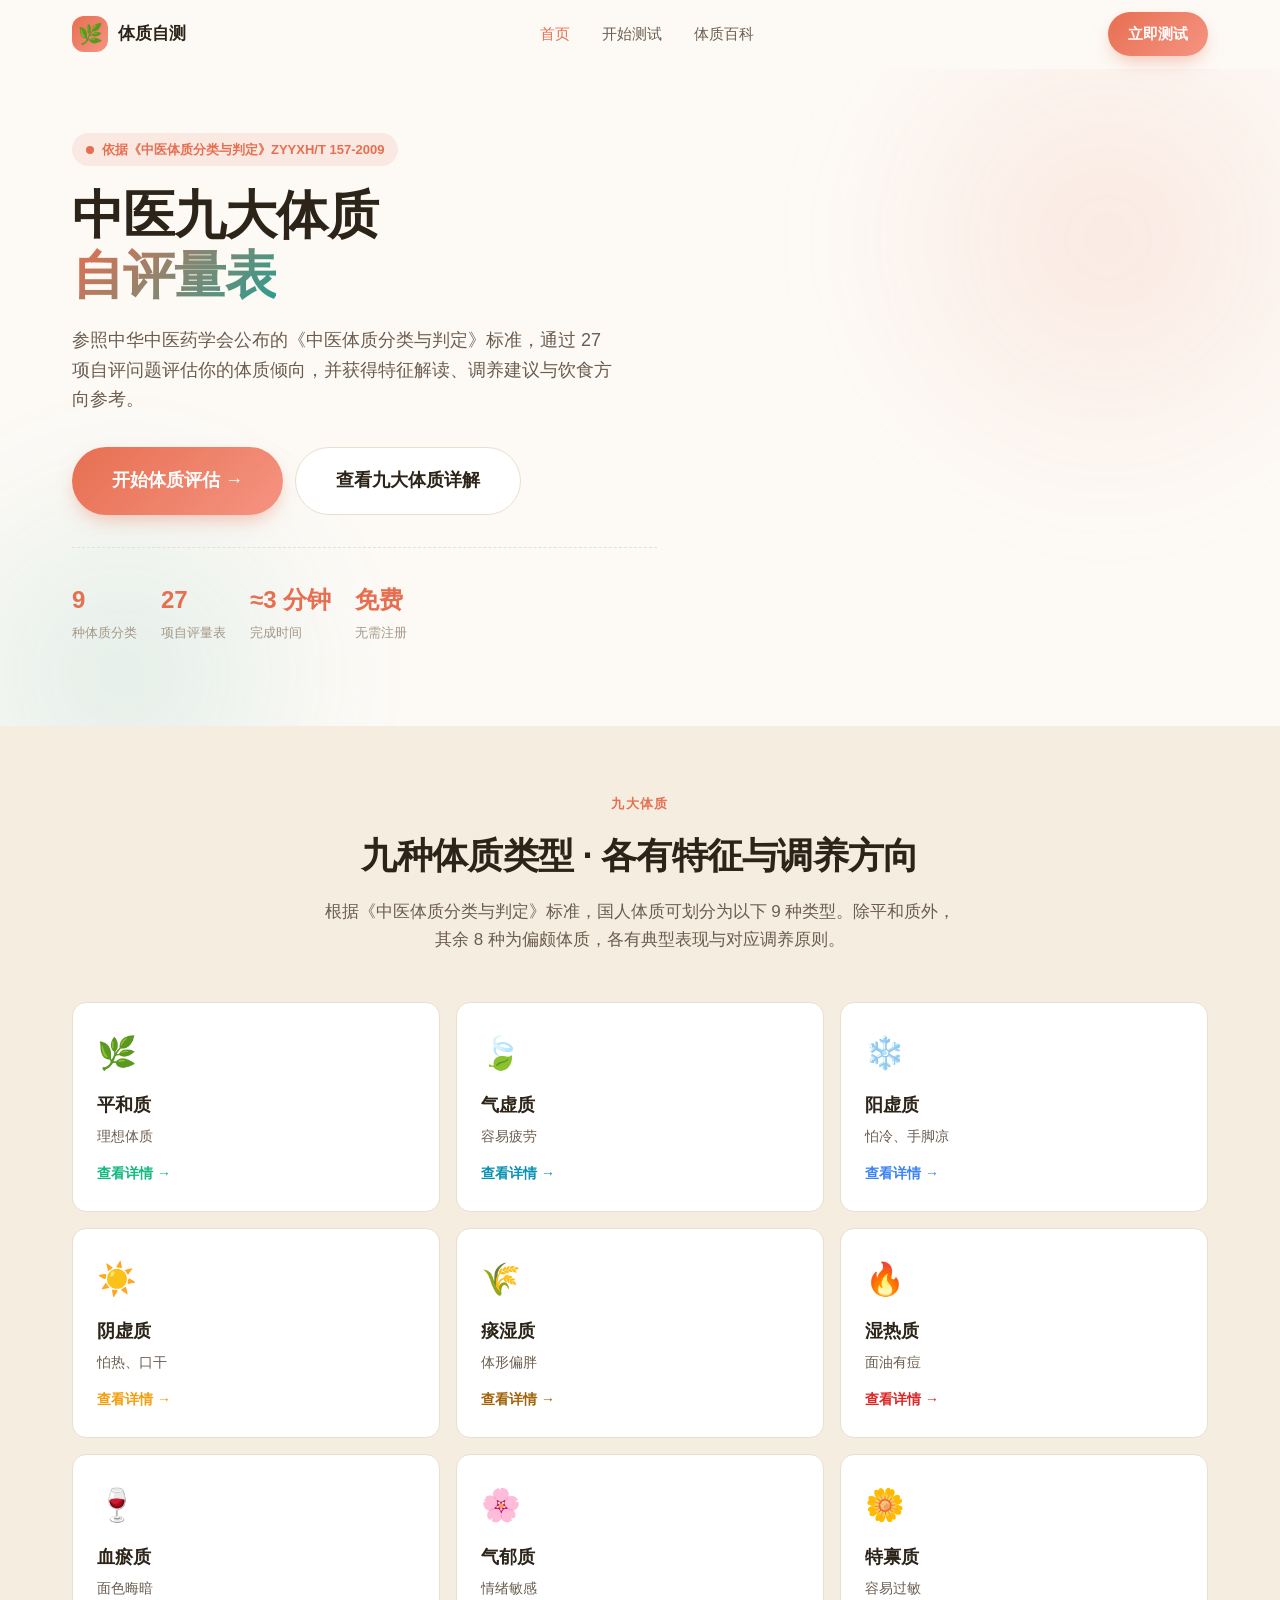
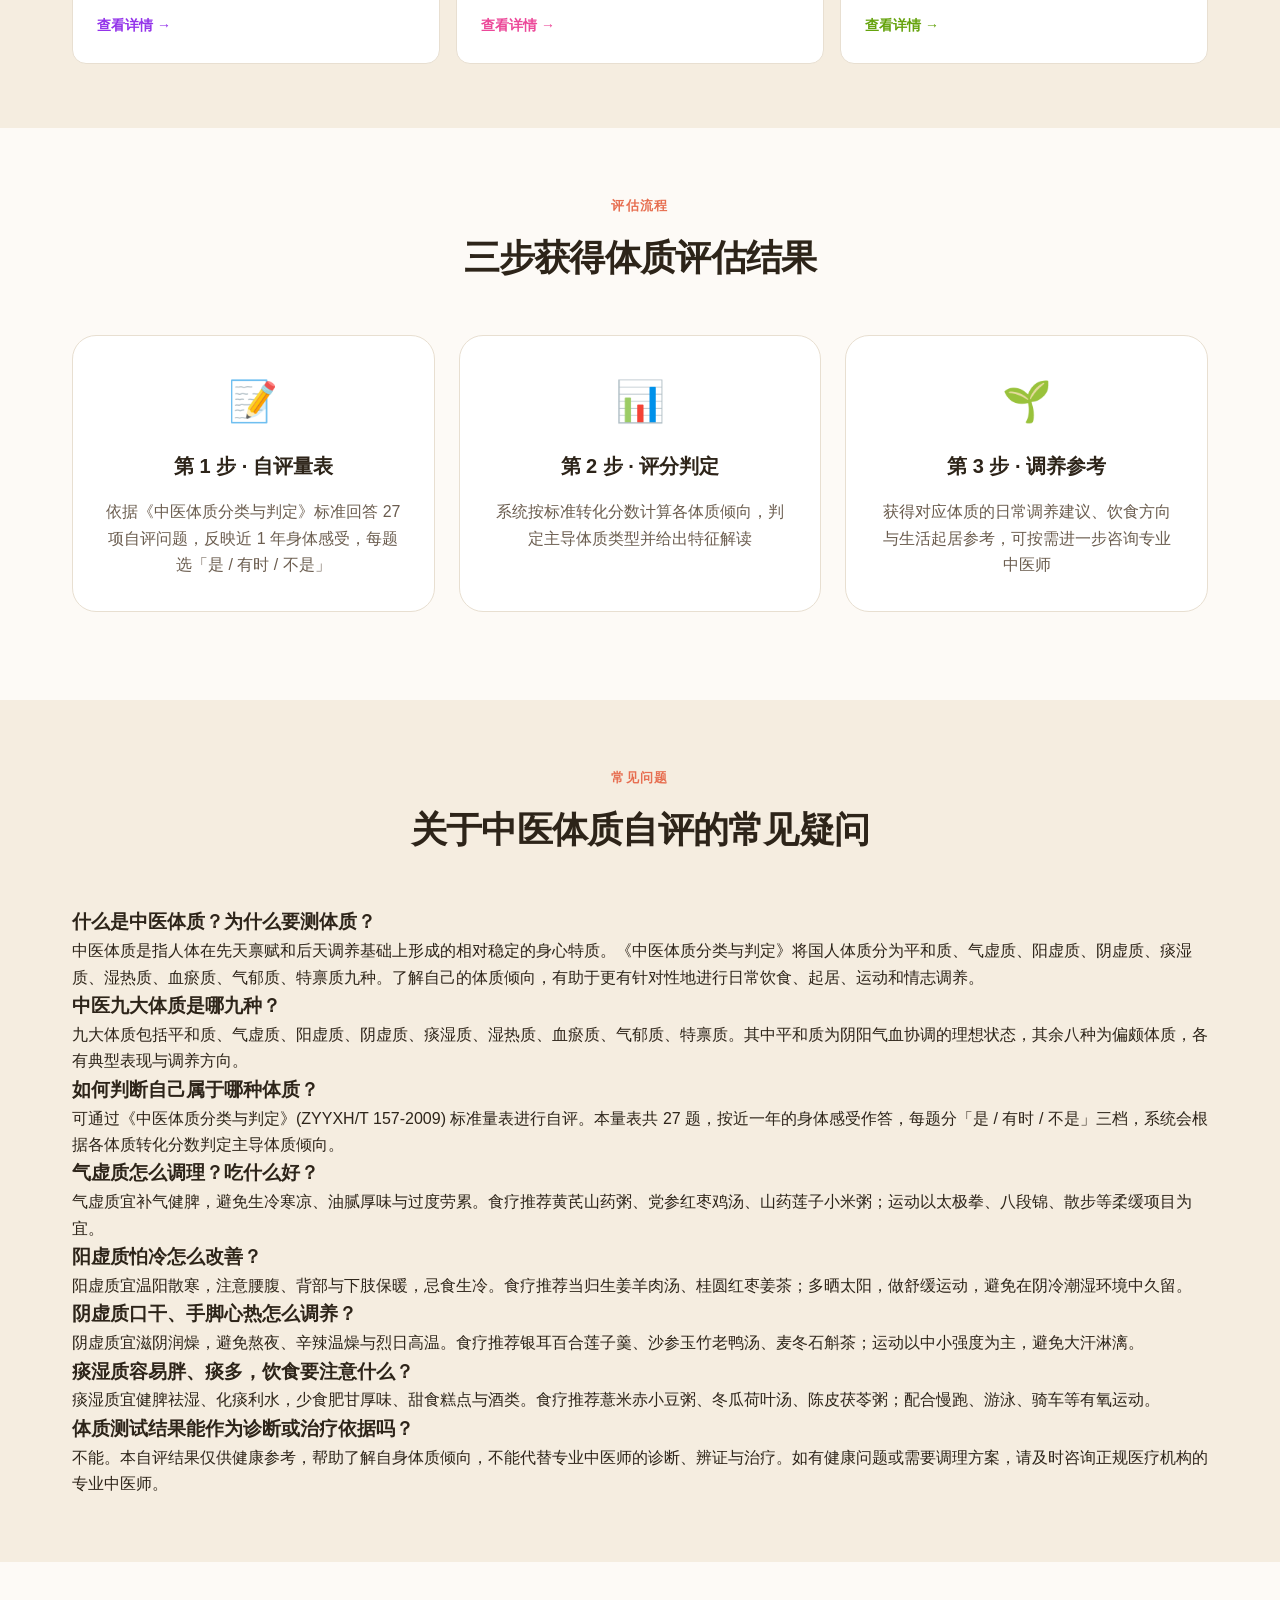
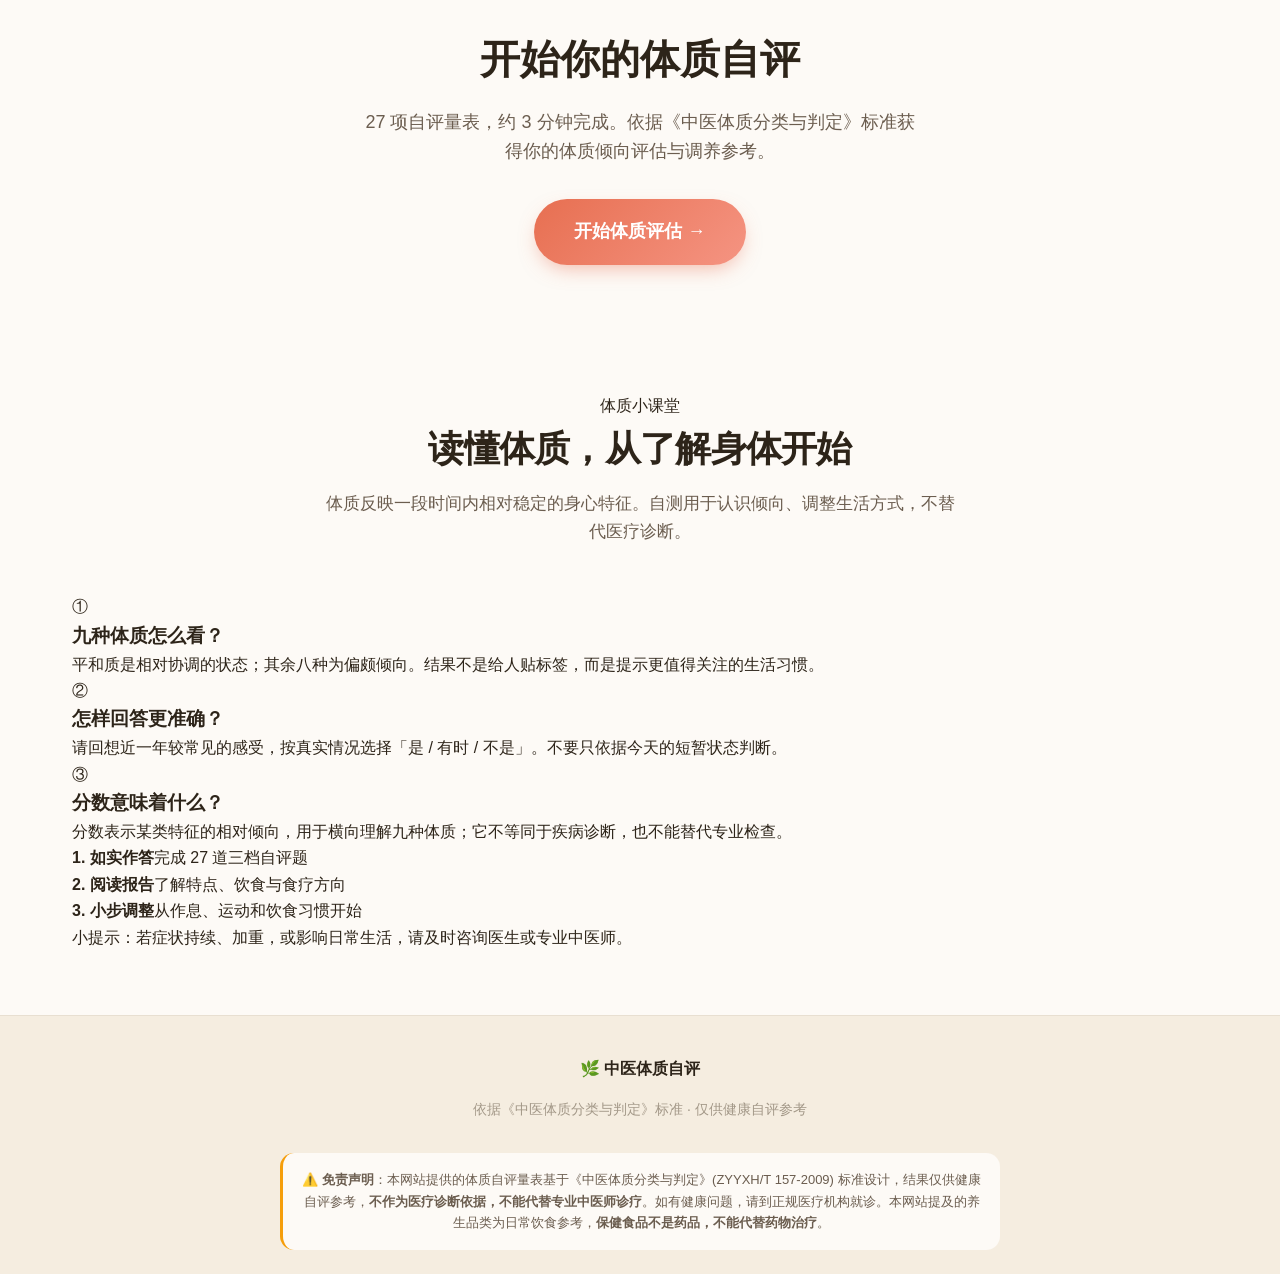
==== commit 7ade2c6d: "feat: add wellness knowledge content" ====
--- a/index.html
+++ b/index.html
@@ -360,6 +360,41 @@
         <a href="quiz.html" class="btn btn-primary btn-lg">开始体质评估 →</a>
       </div>
     </section>
+  
+    <!-- 体质自测知识 -->
+    <section class="section knowledge-section" aria-labelledby="knowledgeTitle">
+      <div class="container">
+        <div class="section-header">
+          <span class="section-kicker">体质小课堂</span>
+          <h2 id="knowledgeTitle">读懂体质，从了解身体开始</h2>
+          <p>体质反映一段时间内相对稳定的身心特征。自测用于认识倾向、调整生活方式，不替代医疗诊断。</p>
+        </div>
+        <div class="knowledge-grid">
+          <article class="knowledge-card">
+            <span class="knowledge-icon">①</span>
+            <h3>九种体质怎么看？</h3>
+            <p>平和质是相对协调的状态；其余八种为偏颇倾向。结果不是给人贴标签，而是提示更值得关注的生活习惯。</p>
+          </article>
+          <article class="knowledge-card">
+            <span class="knowledge-icon">②</span>
+            <h3>怎样回答更准确？</h3>
+            <p>请回想近一年较常见的感受，按真实情况选择「是 / 有时 / 不是」。不要只依据今天的短暂状态判断。</p>
+          </article>
+          <article class="knowledge-card">
+            <span class="knowledge-icon">③</span>
+            <h3>分数意味着什么？</h3>
+            <p>分数表示某类特征的相对倾向，用于横向理解九种体质；它不等同于疾病诊断，也不能替代专业检查。</p>
+          </article>
+        </div>
+        <div class="knowledge-path" role="list" aria-label="自测使用步骤">
+          <div class="knowledge-step" role="listitem"><strong>1. 如实作答</strong><span>完成 27 道三档自评题</span></div>
+          <div class="knowledge-step" role="listitem"><strong>2. 阅读报告</strong><span>了解特点、饮食与食疗方向</span></div>
+          <div class="knowledge-step" role="listitem"><strong>3. 小步调整</strong><span>从作息、运动和饮食习惯开始</span></div>
+        </div>
+        <aside class="knowledge-note">小提示：若症状持续、加重，或影响日常生活，请及时咨询医生或专业中医师。</aside>
+      </div>
+    </section>
+
   </main>
 
   <!-- ========== 页脚 ========== -->
--- a/css/style.css
+++ b/css/style.css
@@ -1124,3 +1124,61 @@
   }
 }
 
+
+
+/* =============================================================
+   WordPress tizhi-shop: mobile-first embed resilience
+   These rules are deliberately scoped to existing UI components.
+   ============================================================= */
+*, *::before, *::after { box-sizing: border-box; }
+img, svg, video, canvas { max-width: 100%; height: auto; }
+body { overflow-x: hidden; overflow-wrap: anywhere; }
+.site-header, .quiz-progress { max-width: 100vw; }
+
+@media (max-width: 767.98px) {
+  html { -webkit-text-size-adjust: 100%; }
+  .container,
+  .quiz-page,
+  .result-wrap,
+  .guide-wrap { width: 100%; max-width: none; padding-left: 1rem; padding-right: 1rem; }
+
+  .nav-row { gap: .75rem; }
+  .logo { min-width: 0; }
+  .mobile-menu { width: calc(100vw - 2rem); }
+
+  .hero-title,
+  .result-type,
+  .guide-content h2 { overflow-wrap: anywhere; }
+  .hero-actions,
+  .action-row { align-items: stretch; }
+  .hero-actions .btn,
+  .action-row .btn { width: 100%; max-width: none; justify-content: center; }
+
+  .question-card,
+  .section-card,
+  .guide-content { border-radius: var(--radius-md); }
+  .question-text { overflow-wrap: anywhere; }
+  .options { gap: .625rem; }
+  .option { width: 100%; text-align: left; line-height: 1.45; }
+
+  .products-grid,
+  .feature-list { grid-template-columns: 1fr; }
+  .product-chip { min-height: 44px; display: flex; align-items: center; justify-content: center; }
+  .score-row { grid-template-columns: minmax(68px, .85fr) minmax(0, 1fr) 36px; }
+  .score-row span:first-child { white-space: normal; }
+  .platform-btn { align-items: flex-start; padding: .875rem; }
+  .platform-info { min-width: 0; }
+  .platform-name,
+  .platform-desc { display: block; overflow-wrap: anywhere; }
+
+  .food-tags { gap: .375rem; }
+  .food-tag { max-width: 100%; white-space: normal; text-align: left; }
+  .therapy-card { overflow-wrap: anywhere; }
+}
+
+@media (max-width: 374.98px) {
+  .quiz-nav { flex-direction: column-reverse; }
+  .quiz-nav .btn { max-width: none; width: 100%; }
+  .result-score { padding-left: .75rem; padding-right: .75rem; }
+  .result-score strong { font-size: 1.05rem; overflow-wrap: anywhere; }
+}
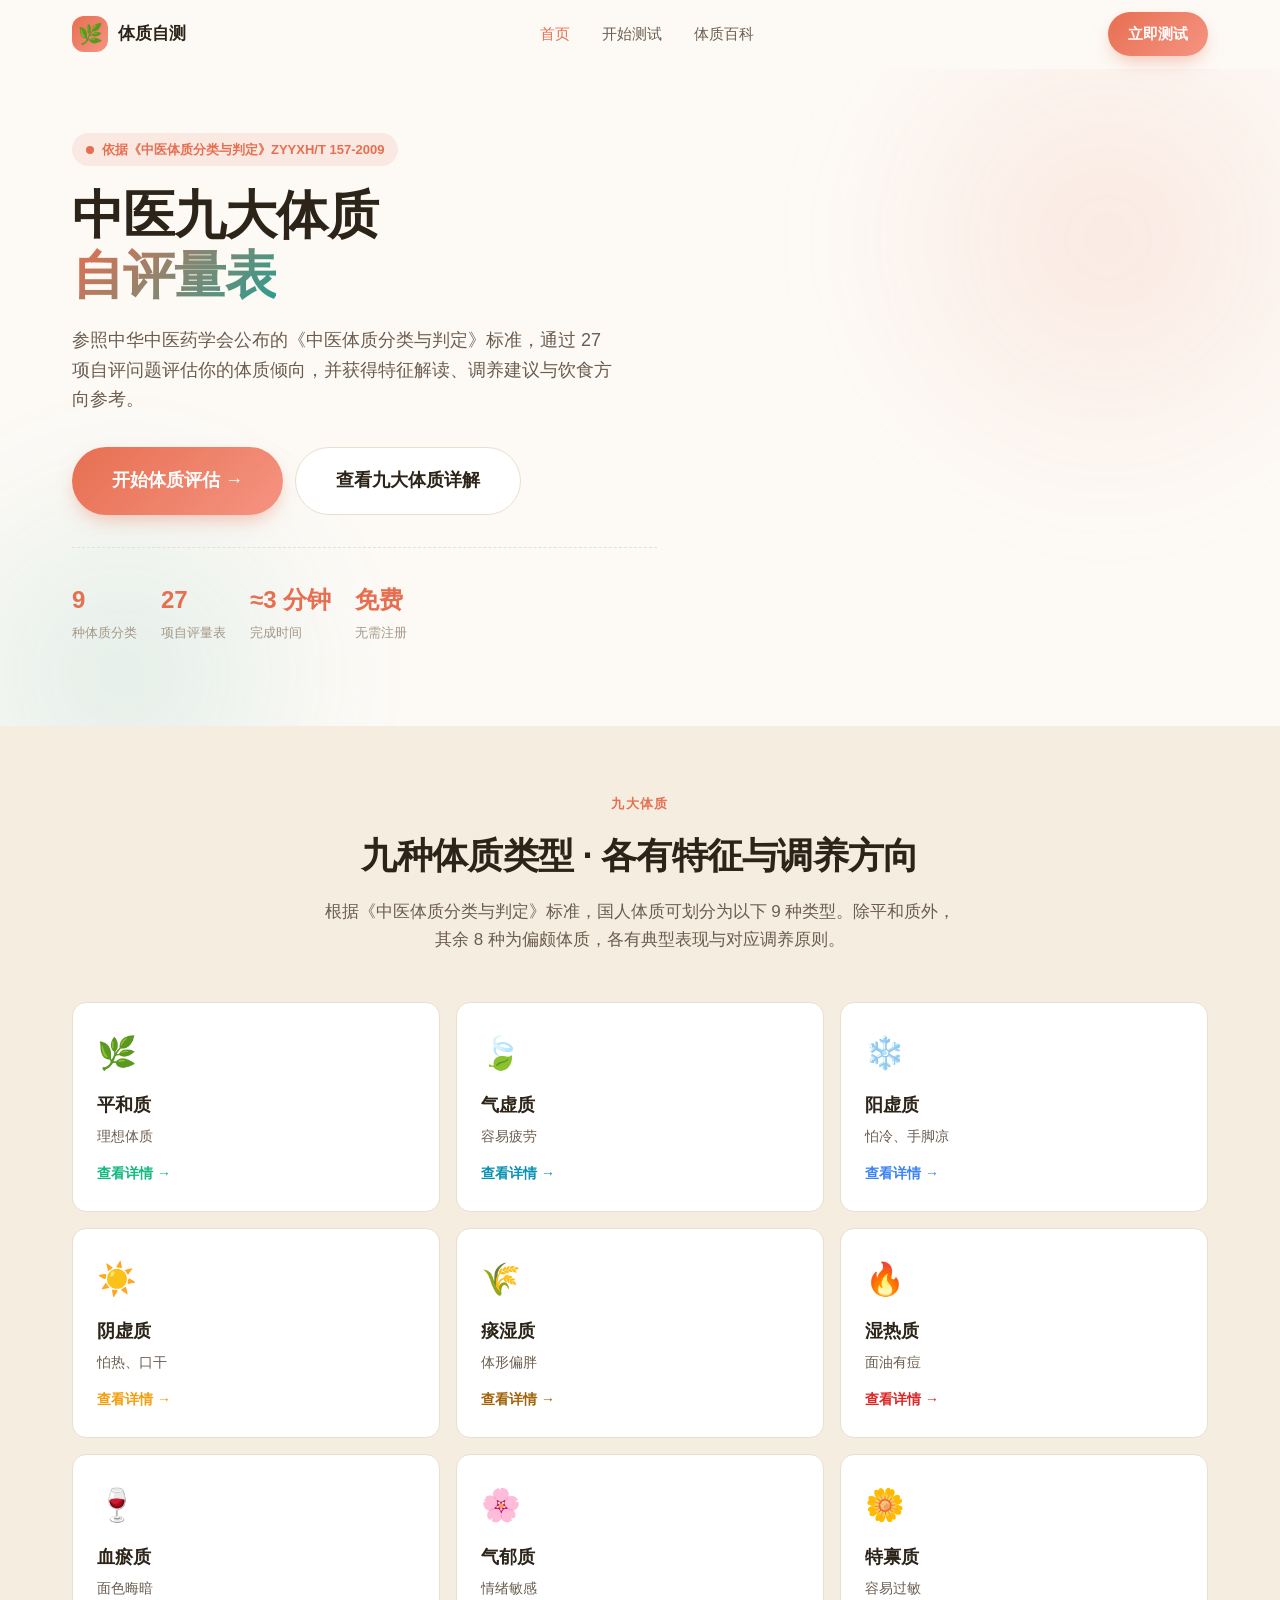
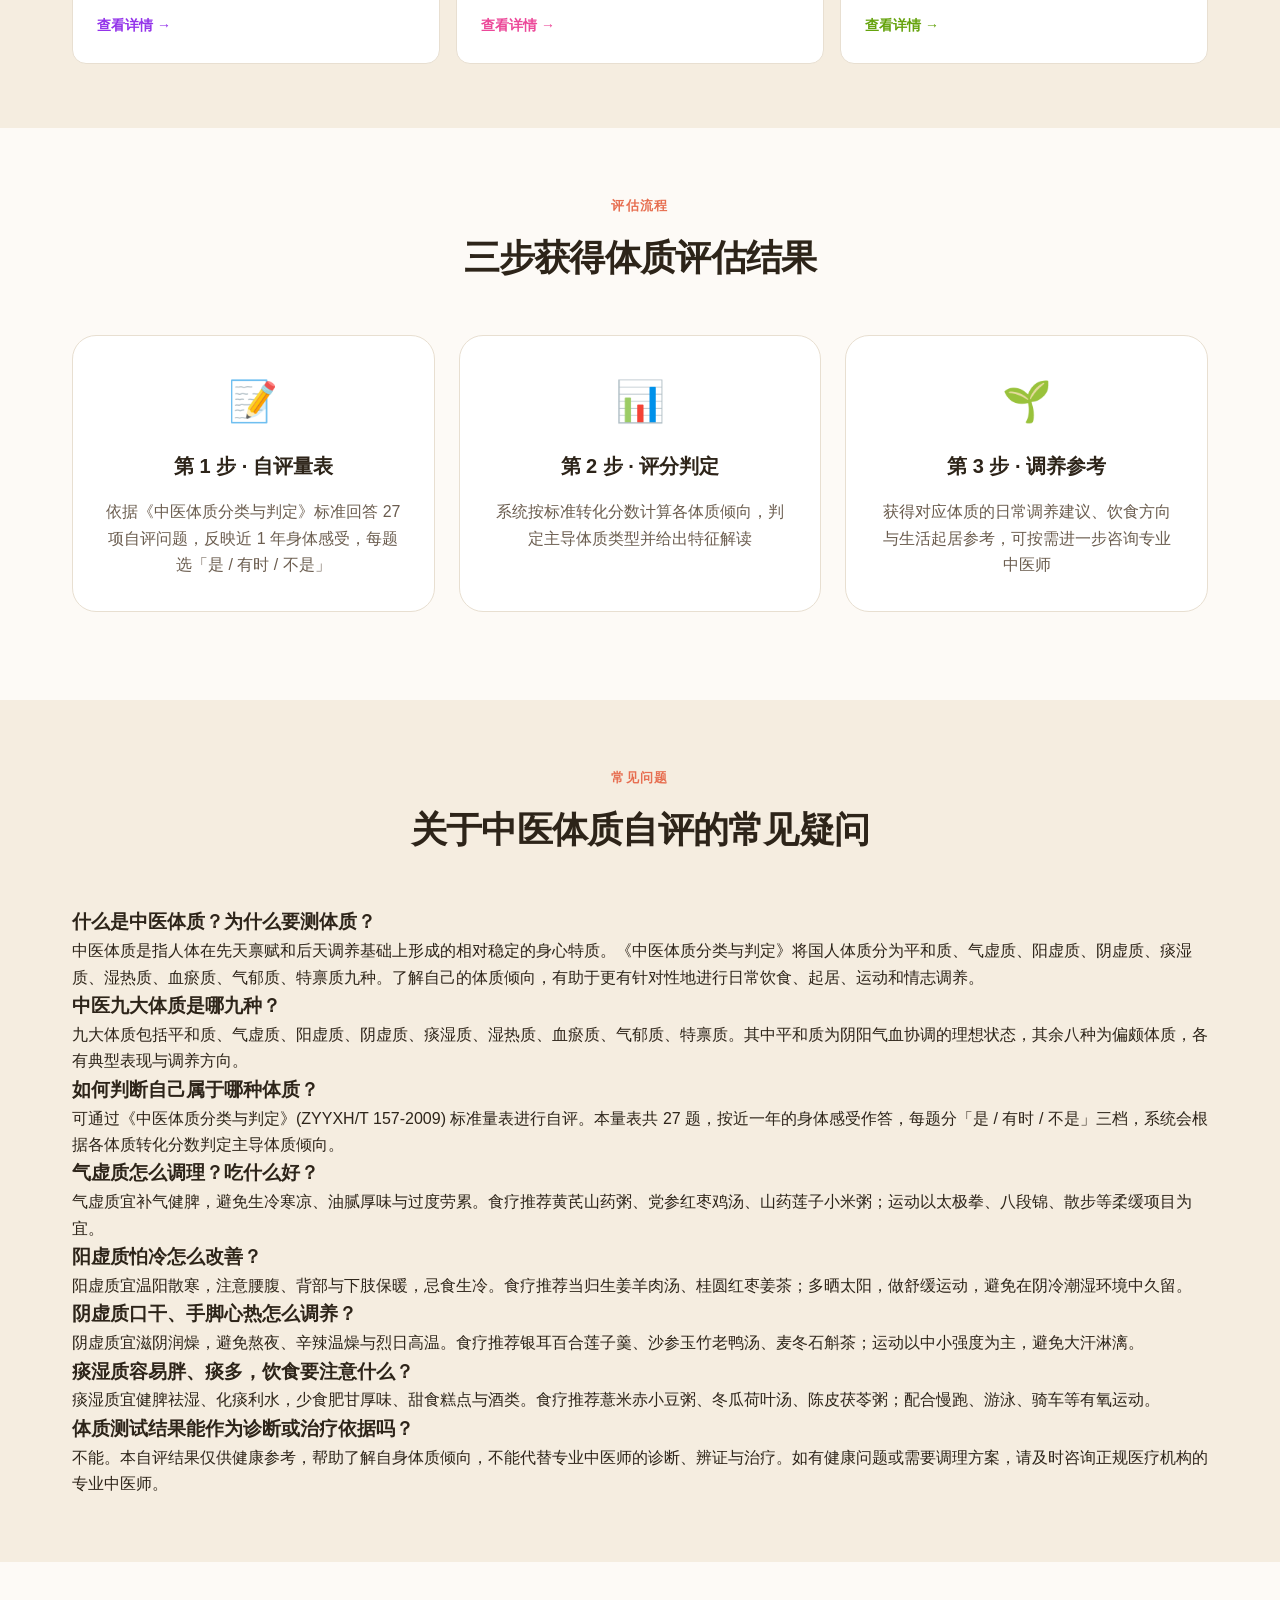
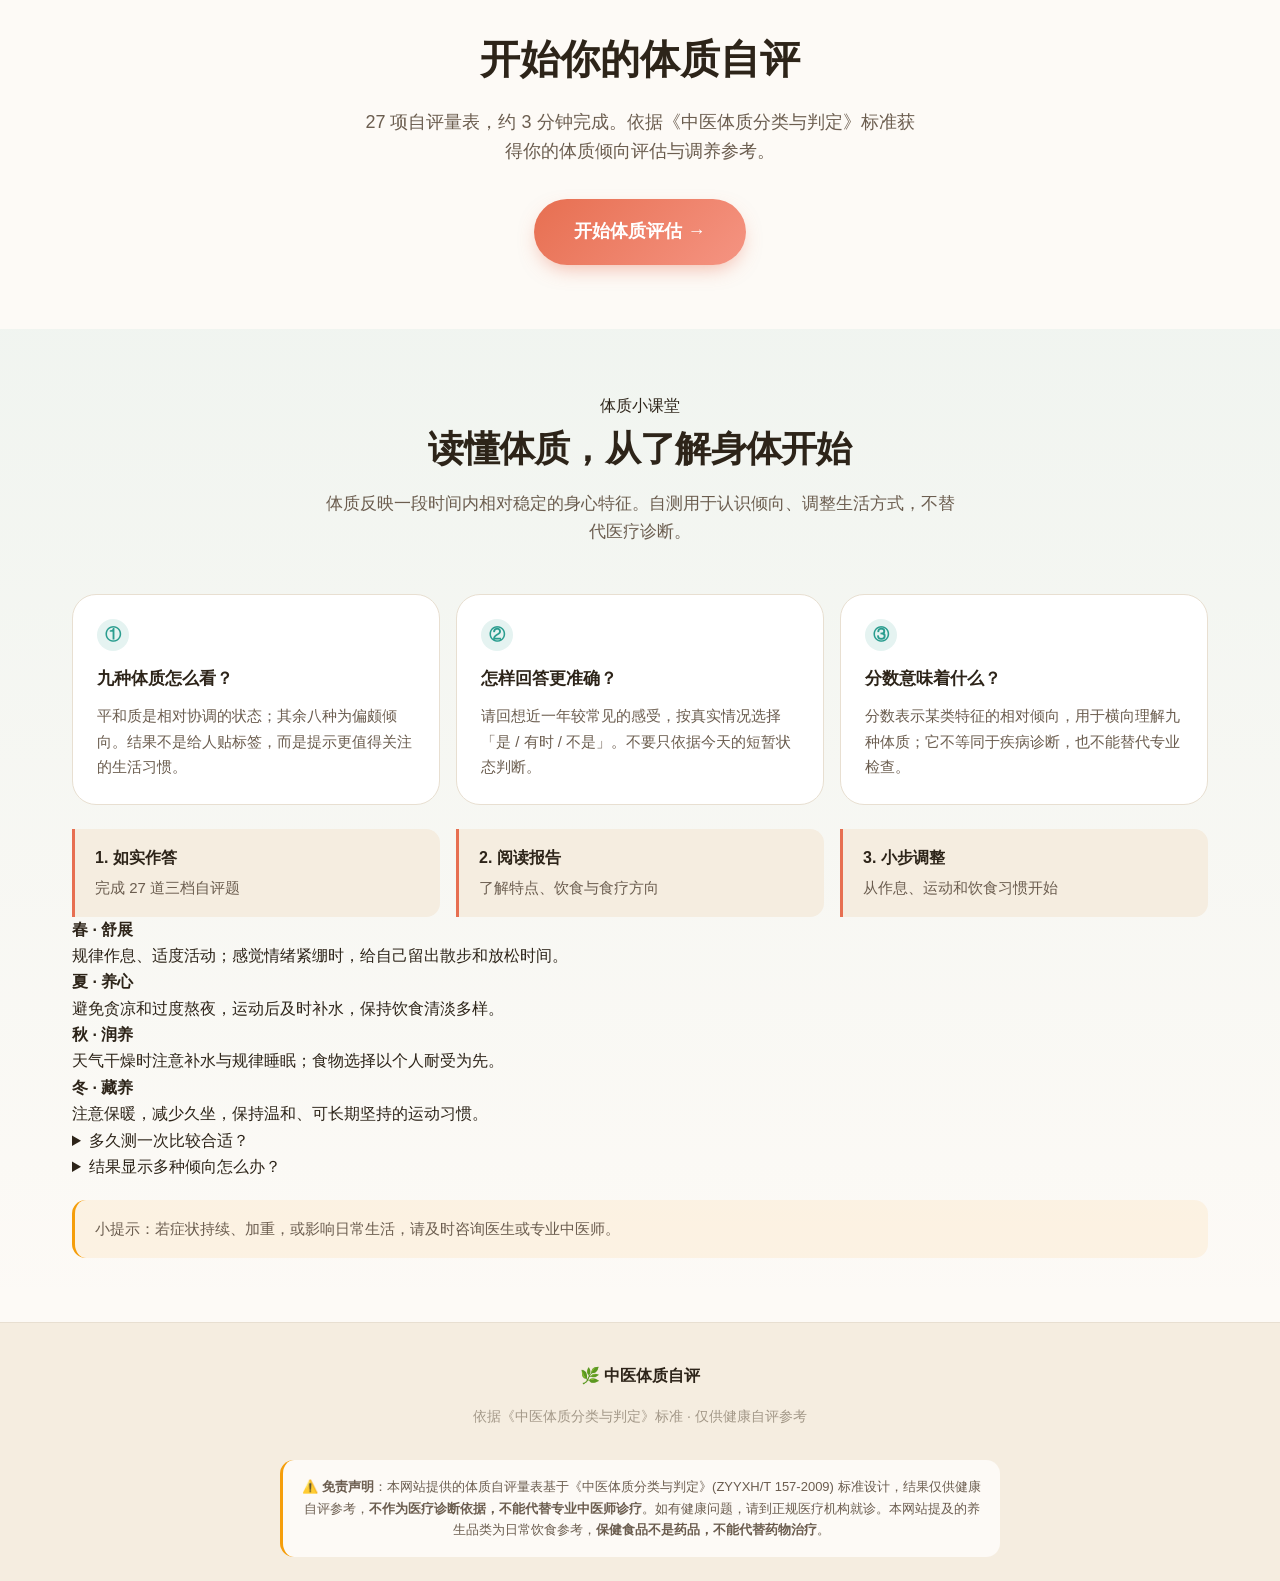
==== commit 857ba24a: "feat: enrich wellness guidance content" ====
--- a/index.html
+++ b/index.html
@@ -391,6 +391,14 @@
           <div class="knowledge-step" role="listitem"><strong>2. 阅读报告</strong><span>了解特点、饮食与食疗方向</span></div>
           <div class="knowledge-step" role="listitem"><strong>3. 小步调整</strong><span>从作息、运动和饮食习惯开始</span></div>
         </div>
+        <div class="season-grid" aria-label="四季调养提示">
+          <article><b>春 · 舒展</b><p>规律作息、适度活动；感觉情绪紧绷时，给自己留出散步和放松时间。</p></article>
+          <article><b>夏 · 养心</b><p>避免贪凉和过度熬夜，运动后及时补水，保持饮食清淡多样。</p></article>
+          <article><b>秋 · 润养</b><p>天气干燥时注意补水与规律睡眠；食物选择以个人耐受为先。</p></article>
+          <article><b>冬 · 藏养</b><p>注意保暖，减少久坐，保持温和、可长期坚持的运动习惯。</p></article>
+        </div>
+        <details class="knowledge-faq"><summary>多久测一次比较合适？</summary><p>体质具有相对稳定性。生活、作息或季节变化明显时可复测；不建议短时间内反复测试。</p></details>
+        <details class="knowledge-faq"><summary>结果显示多种倾向怎么办？</summary><p>这很常见。优先从分数较高、且与你日常感受一致的方向做小幅调整；不适或疑虑请咨询专业人士。</p></details>
         <aside class="knowledge-note">小提示：若症状持续、加重，或影响日常生活，请及时咨询医生或专业中医师。</aside>
       </div>
     </section>
--- a/css/style.css
+++ b/css/style.css
@@ -1182,3 +1182,20 @@
   .result-score { padding-left: .75rem; padding-right: .75rem; }
   .result-score strong { font-size: 1.05rem; overflow-wrap: anywhere; }
 }
+
+
+/* 体质小课堂 */
+.knowledge-section { background: linear-gradient(180deg, rgba(42,157,143,.06), transparent); }
+.knowledge-grid { display: grid; grid-template-columns: repeat(3, 1fr); gap: 1rem; }
+.knowledge-card { background: var(--color-bg-card); border: 1px solid var(--color-border); border-radius: var(--radius-lg); padding: 1.5rem; }
+.knowledge-icon { display: inline-flex; align-items: center; justify-content: center; width: 2rem; height: 2rem; border-radius: 50%; background: rgba(42,157,143,.12); color: var(--color-accent); font-weight: 700; margin-bottom: .875rem; }
+.knowledge-card h3 { font-size: 1.05rem; margin-bottom: .625rem; }
+.knowledge-card p, .knowledge-note, .knowledge-step span { color: var(--color-text-soft); font-size: .9375rem; line-height: 1.7; }
+.knowledge-path { display: grid; grid-template-columns: repeat(3, 1fr); gap: 1rem; margin-top: 1.5rem; }
+.knowledge-step { position: relative; padding: 1rem 1.25rem; border-left: 3px solid var(--color-primary); background: var(--color-bg-alt); border-radius: 0 var(--radius-md) var(--radius-md) 0; display: flex; flex-direction: column; gap: .25rem; }
+.knowledge-note { margin-top: 1.25rem; padding: 1rem 1.25rem; background: rgba(245,158,11,.08); border-radius: var(--radius-md); border-left: 3px solid var(--color-warning); }
+@media (max-width: 767.98px) {
+  .knowledge-grid, .knowledge-path { grid-template-columns: 1fr; gap: .75rem; }
+  .knowledge-card { padding: 1.25rem; }
+  .knowledge-step { padding: .875rem 1rem; }
+}
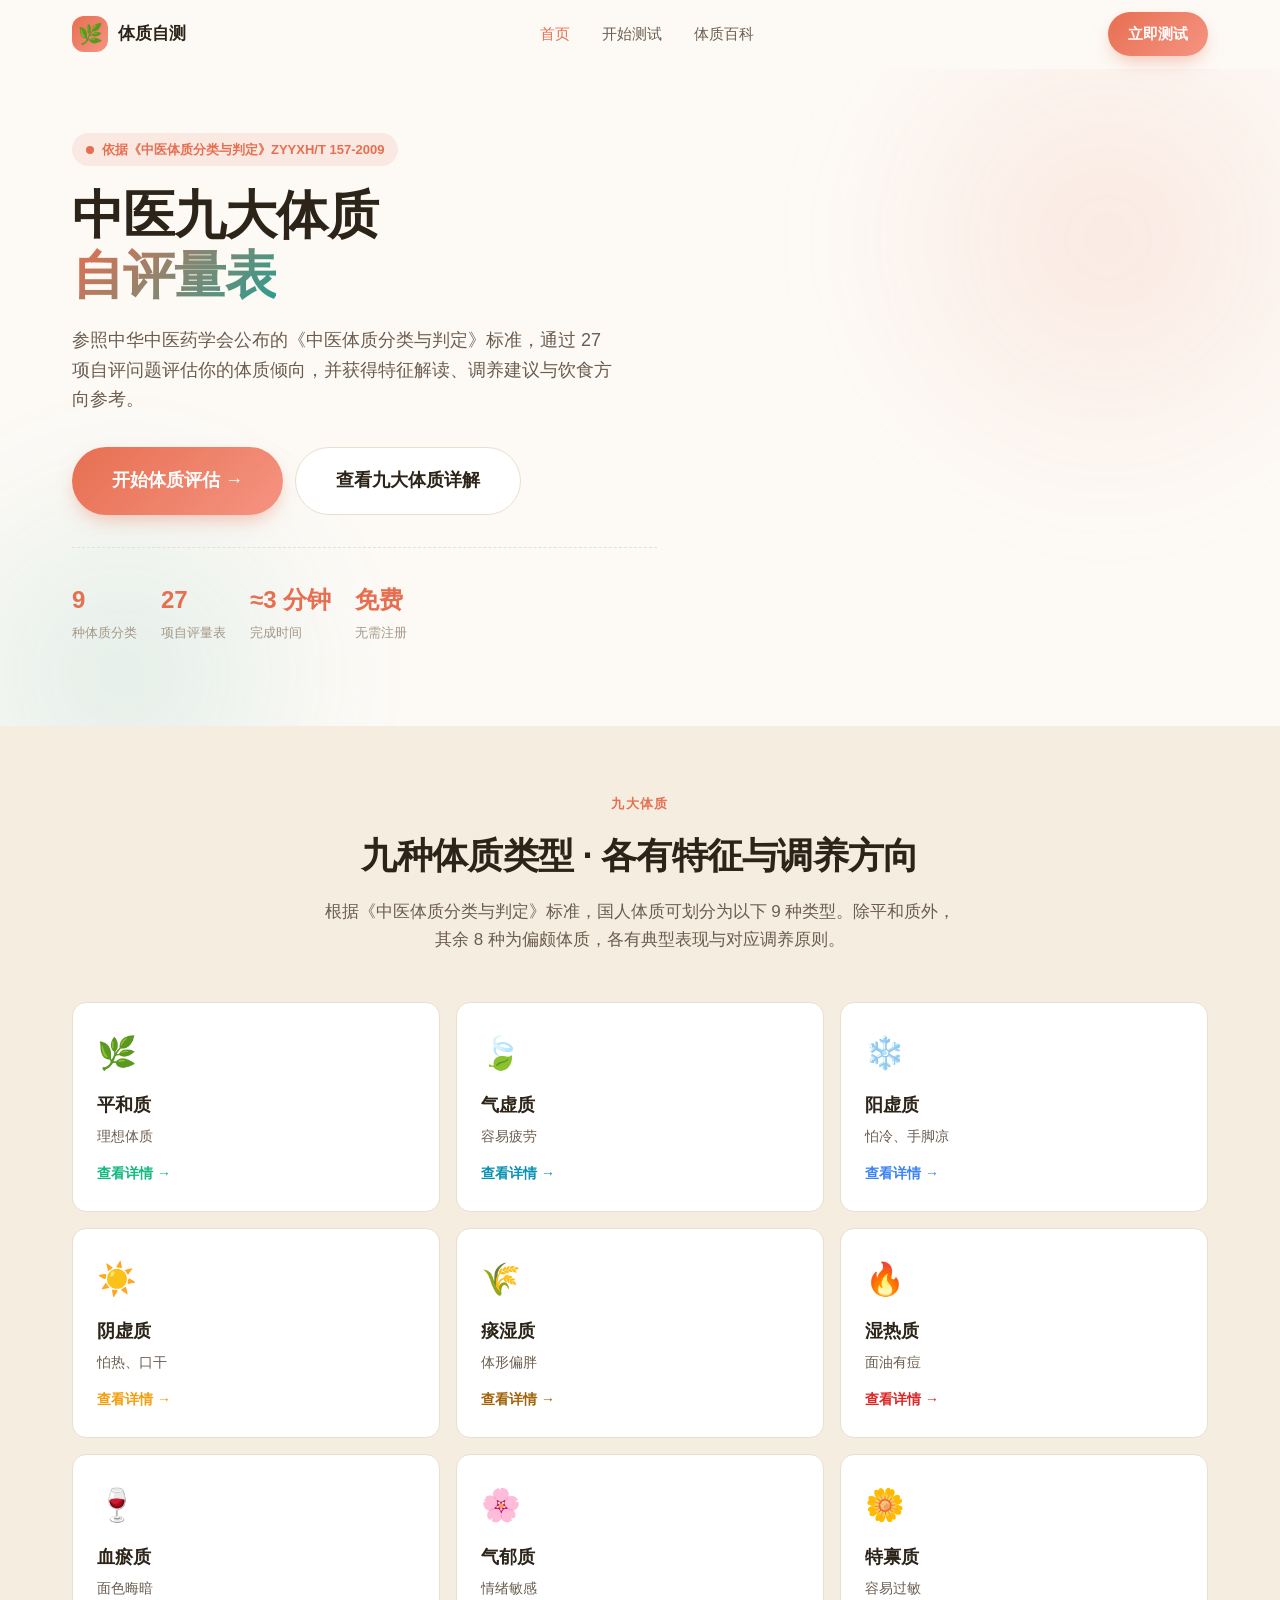
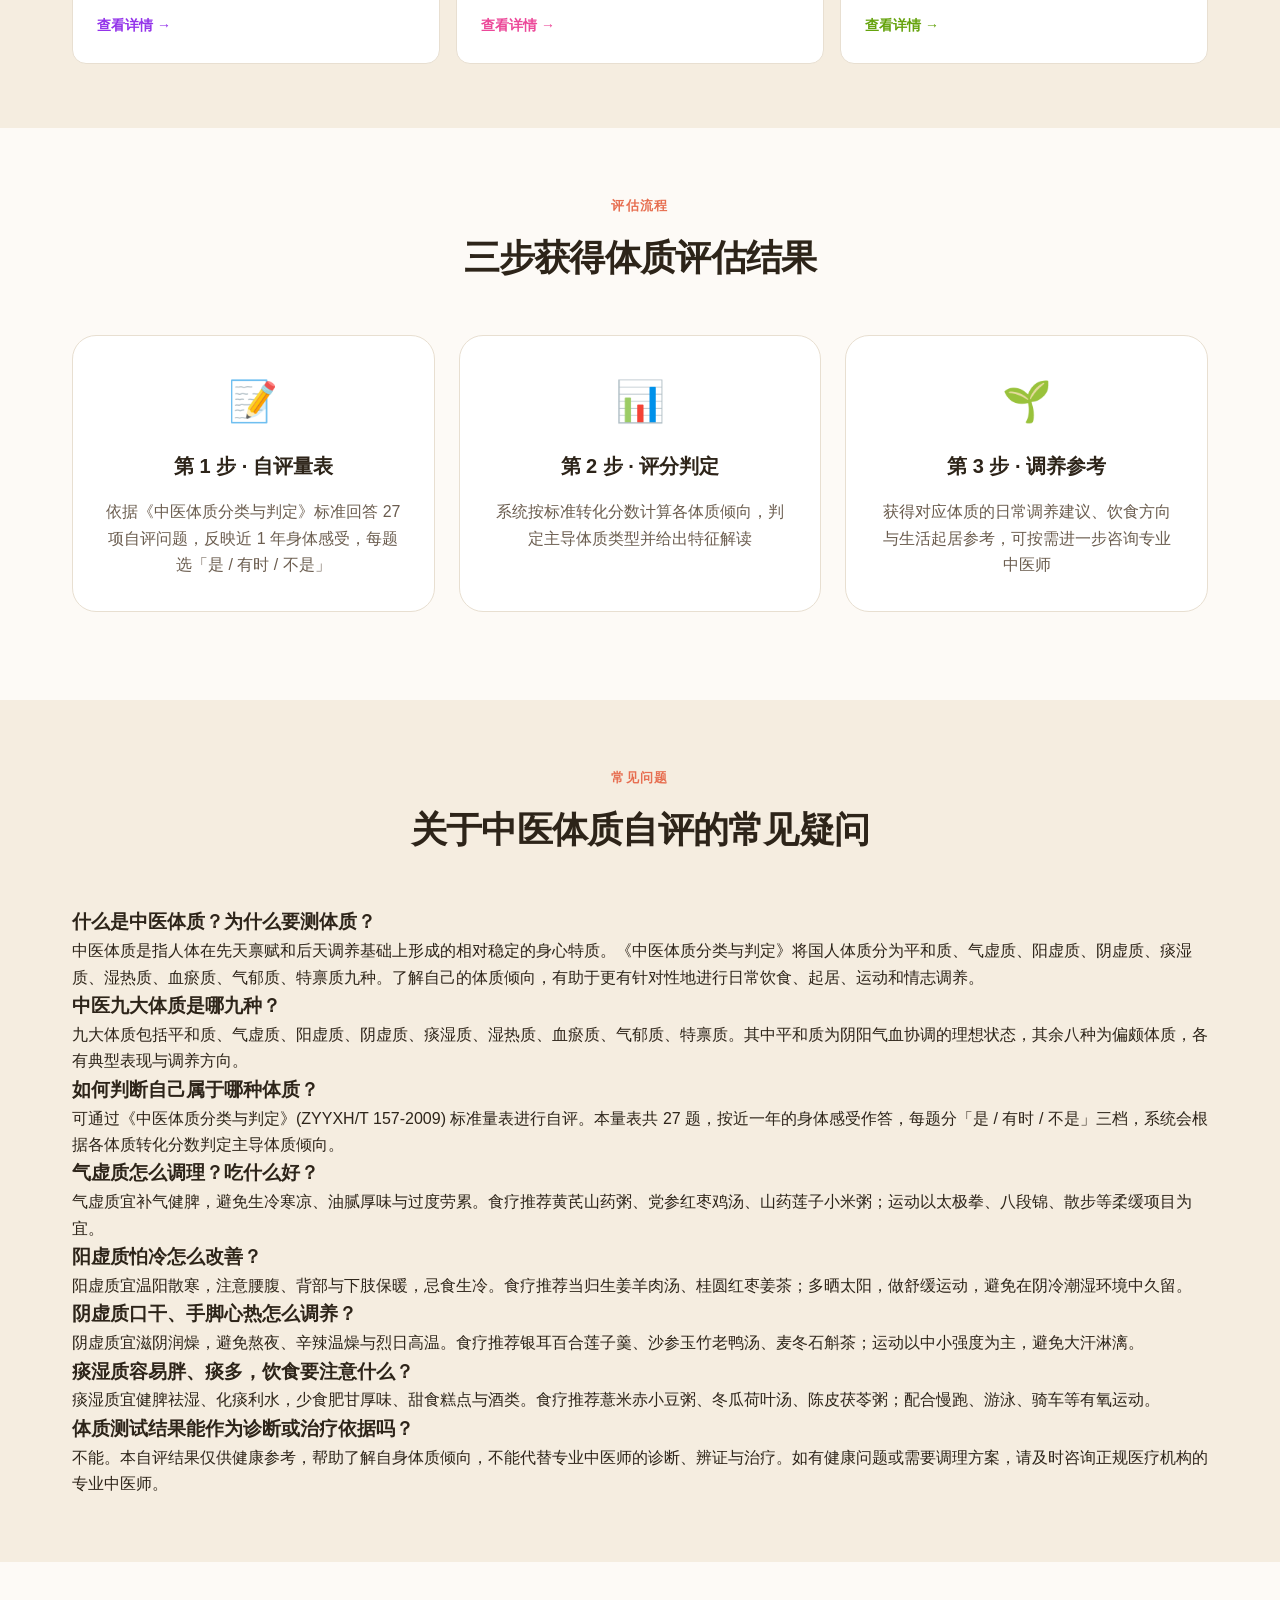
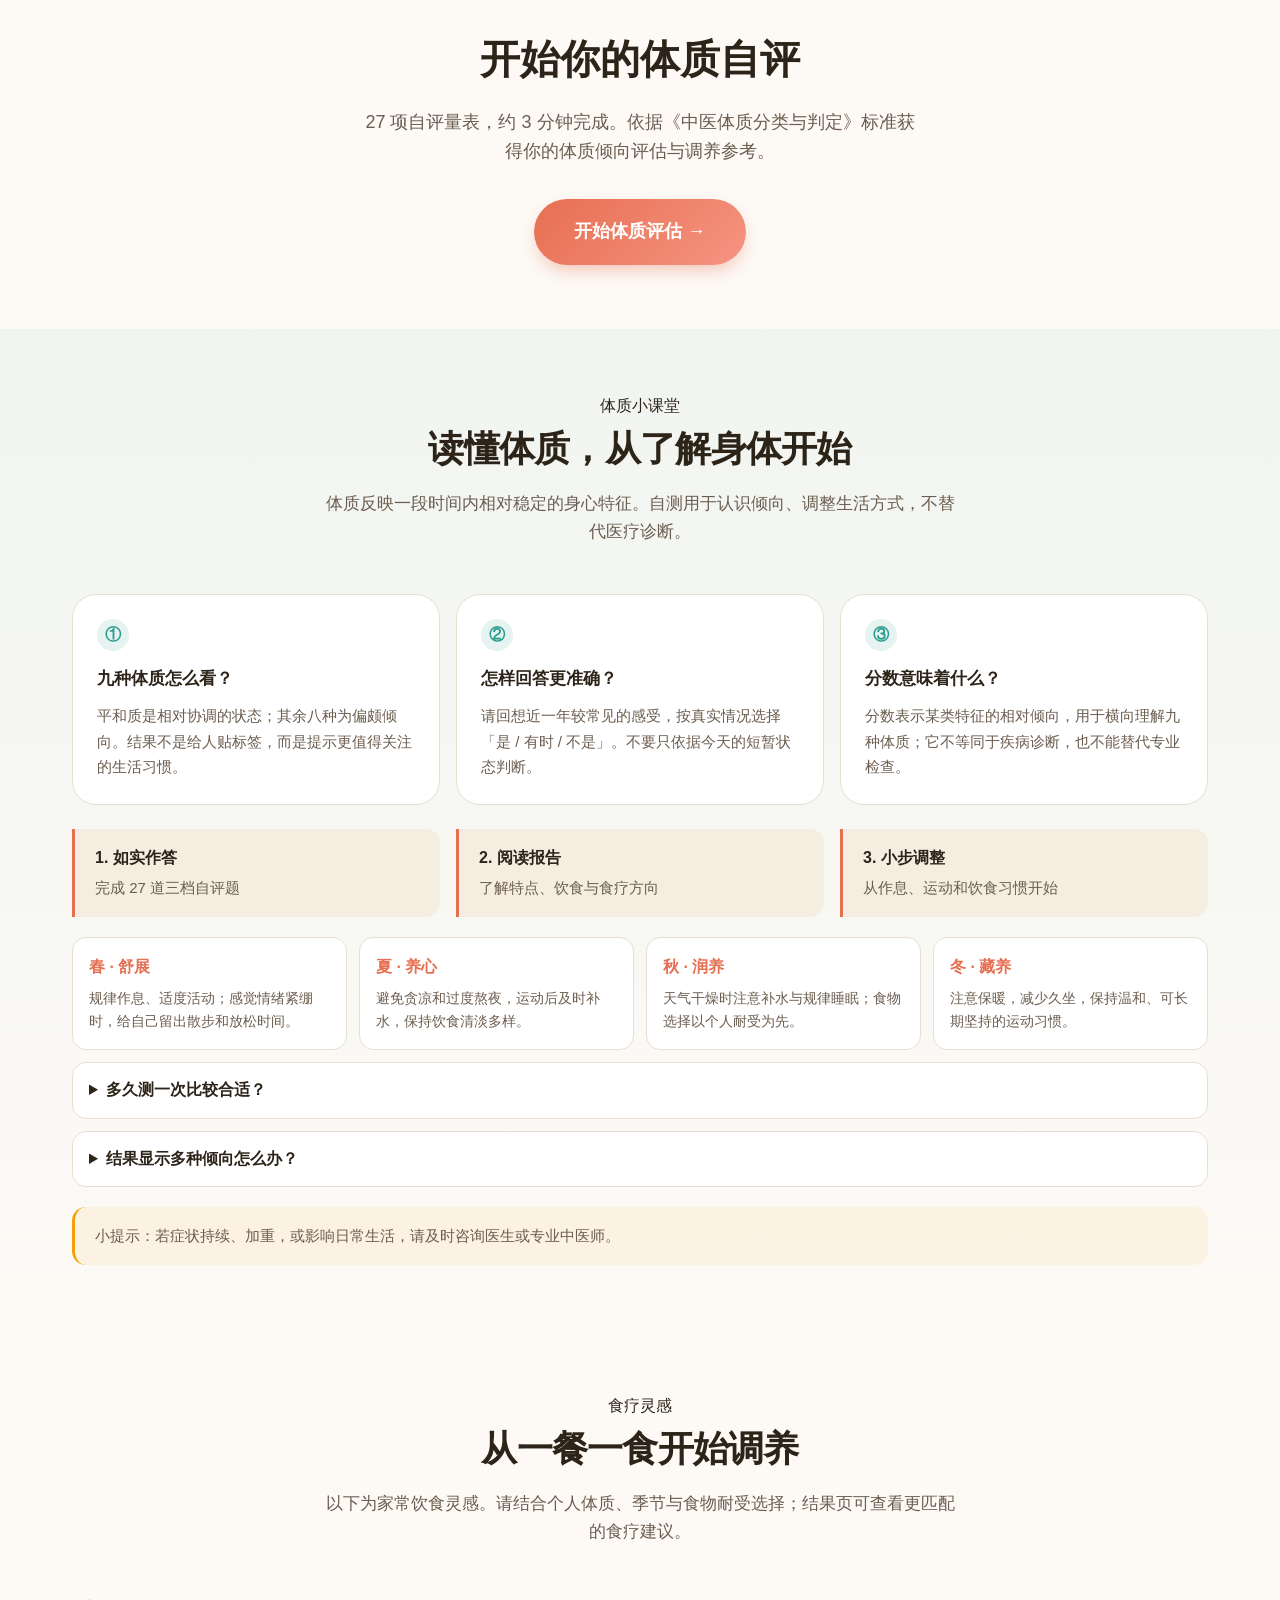
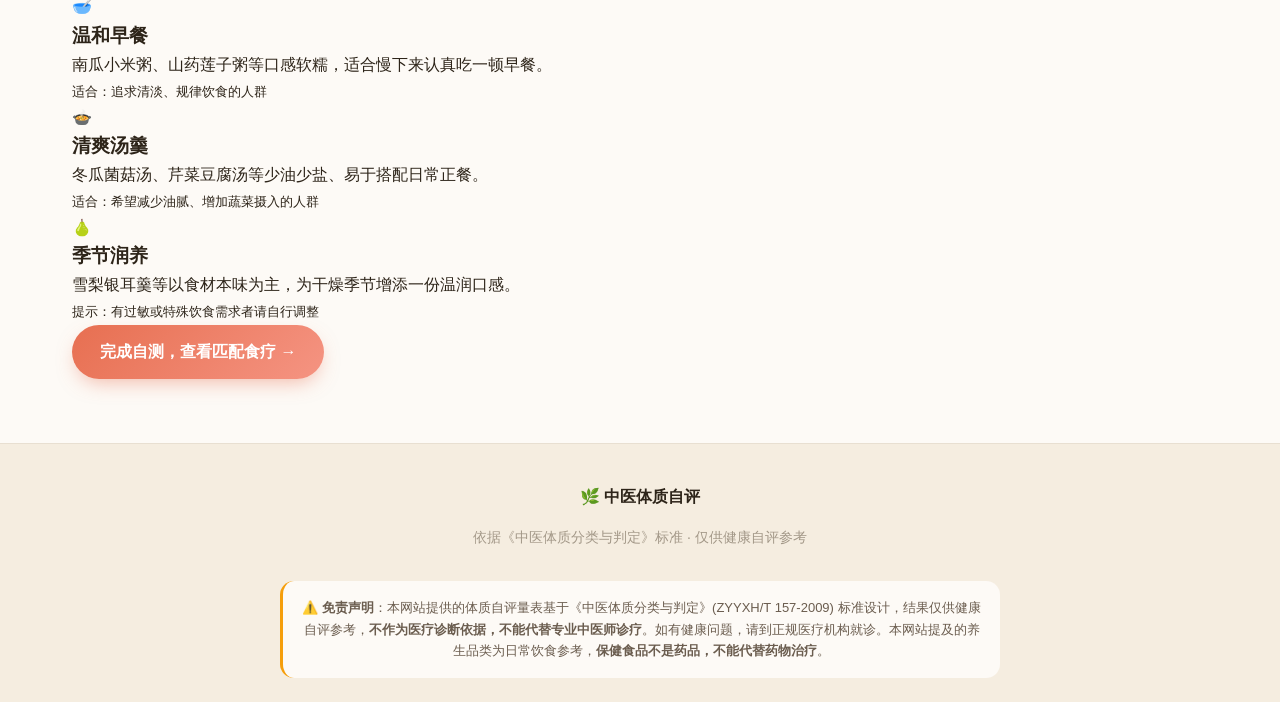
==== commit 38c7c3fb: "feat: add dietary therapy showcase" ====
--- a/index.html
+++ b/index.html
@@ -403,6 +403,32 @@
       </div>
     </section>
 
+  
+    <section class="section therapy-showcase" aria-labelledby="therapyTitle">
+      <div class="container">
+        <div class="section-header">
+          <span class="section-kicker">食疗灵感</span>
+          <h2 id="therapyTitle">从一餐一食开始调养</h2>
+          <p>以下为家常饮食灵感。请结合个人体质、季节与食物耐受选择；结果页可查看更匹配的食疗建议。</p>
+        </div>
+        <div class="therapy-showcase-grid">
+          <article class="therapy-showcase-card therapy-warm">
+            <span>🥣</span><h3>温和早餐</h3><p>南瓜小米粥、山药莲子粥等口感软糯，适合慢下来认真吃一顿早餐。</p>
+            <small>适合：追求清淡、规律饮食的人群</small>
+          </article>
+          <article class="therapy-showcase-card therapy-fresh">
+            <span>🍲</span><h3>清爽汤羹</h3><p>冬瓜菌菇汤、芹菜豆腐汤等少油少盐、易于搭配日常正餐。</p>
+            <small>适合：希望减少油腻、增加蔬菜摄入的人群</small>
+          </article>
+          <article class="therapy-showcase-card therapy-moist">
+            <span>🍐</span><h3>季节润养</h3><p>雪梨银耳羹等以食材本味为主，为干燥季节增添一份温润口感。</p>
+            <small>提示：有过敏或特殊饮食需求者请自行调整</small>
+          </article>
+        </div>
+        <div class="therapy-showcase-action"><a class="btn btn-primary" href="quiz.html">完成自测，查看匹配食疗 →</a></div>
+      </div>
+    </section>
+
   </main>
 
   <!-- ========== 页脚 ========== -->
--- a/css/style.css
+++ b/css/style.css
@@ -1199,3 +1199,13 @@
   .knowledge-card { padding: 1.25rem; }
   .knowledge-step { padding: .875rem 1rem; }
 }
+
+.season-grid { display: grid; grid-template-columns: repeat(4, 1fr); gap: .75rem; margin-top: 1.25rem; }
+.season-grid article { padding: 1rem; border: 1px solid var(--color-border); background: var(--color-bg-card); border-radius: var(--radius-md); }
+.season-grid b { color: var(--color-primary); }
+.season-grid p { margin-top: .45rem; font-size: .875rem; line-height: 1.65; color: var(--color-text-soft); }
+.knowledge-faq { margin-top: .75rem; padding: .875rem 1rem; background: var(--color-bg-card); border: 1px solid var(--color-border); border-radius: var(--radius-md); }
+.knowledge-faq summary { cursor: pointer; font-weight: 600; }
+.knowledge-faq p { margin: .75rem 0 0; color: var(--color-text-soft); font-size: .9375rem; line-height: 1.7; }
+@media (max-width: 767.98px) { .season-grid { grid-template-columns: repeat(2, 1fr); } }
+@media (max-width: 374.98px) { .season-grid { grid-template-columns: 1fr; } }
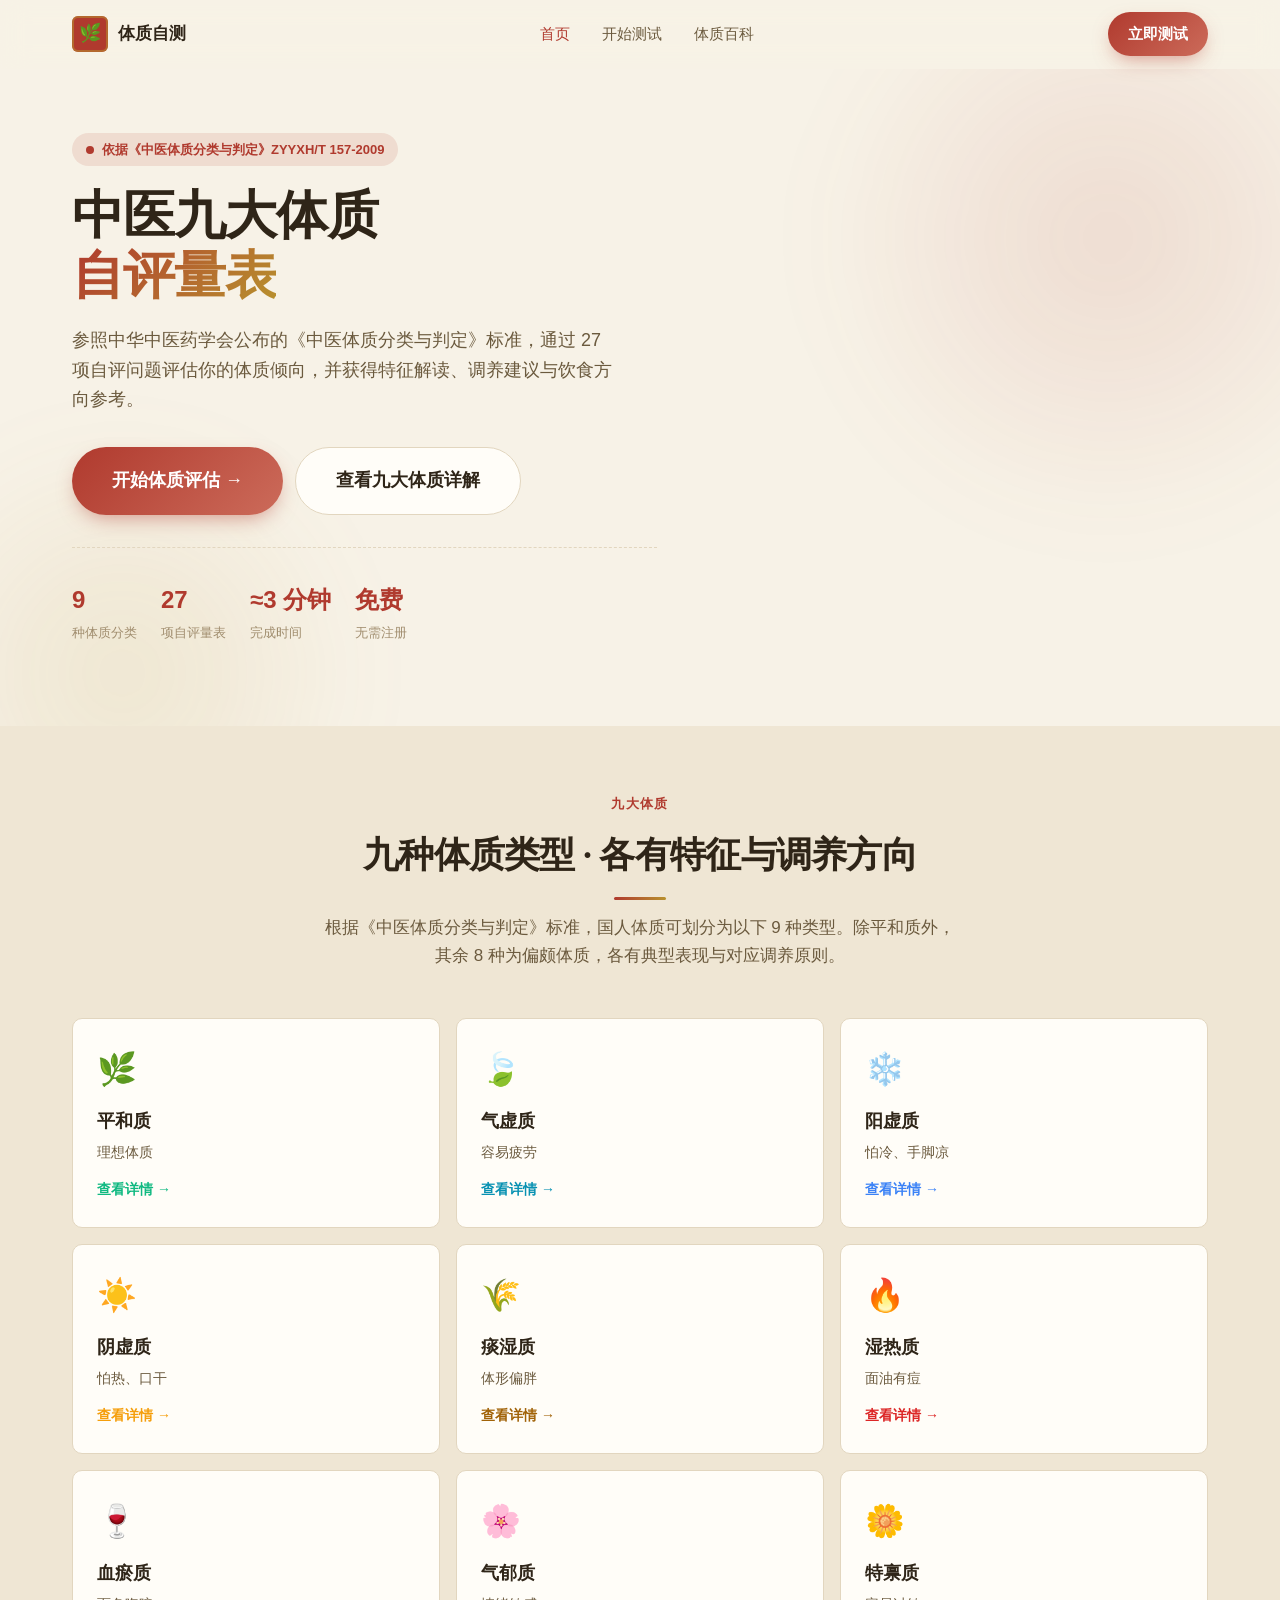
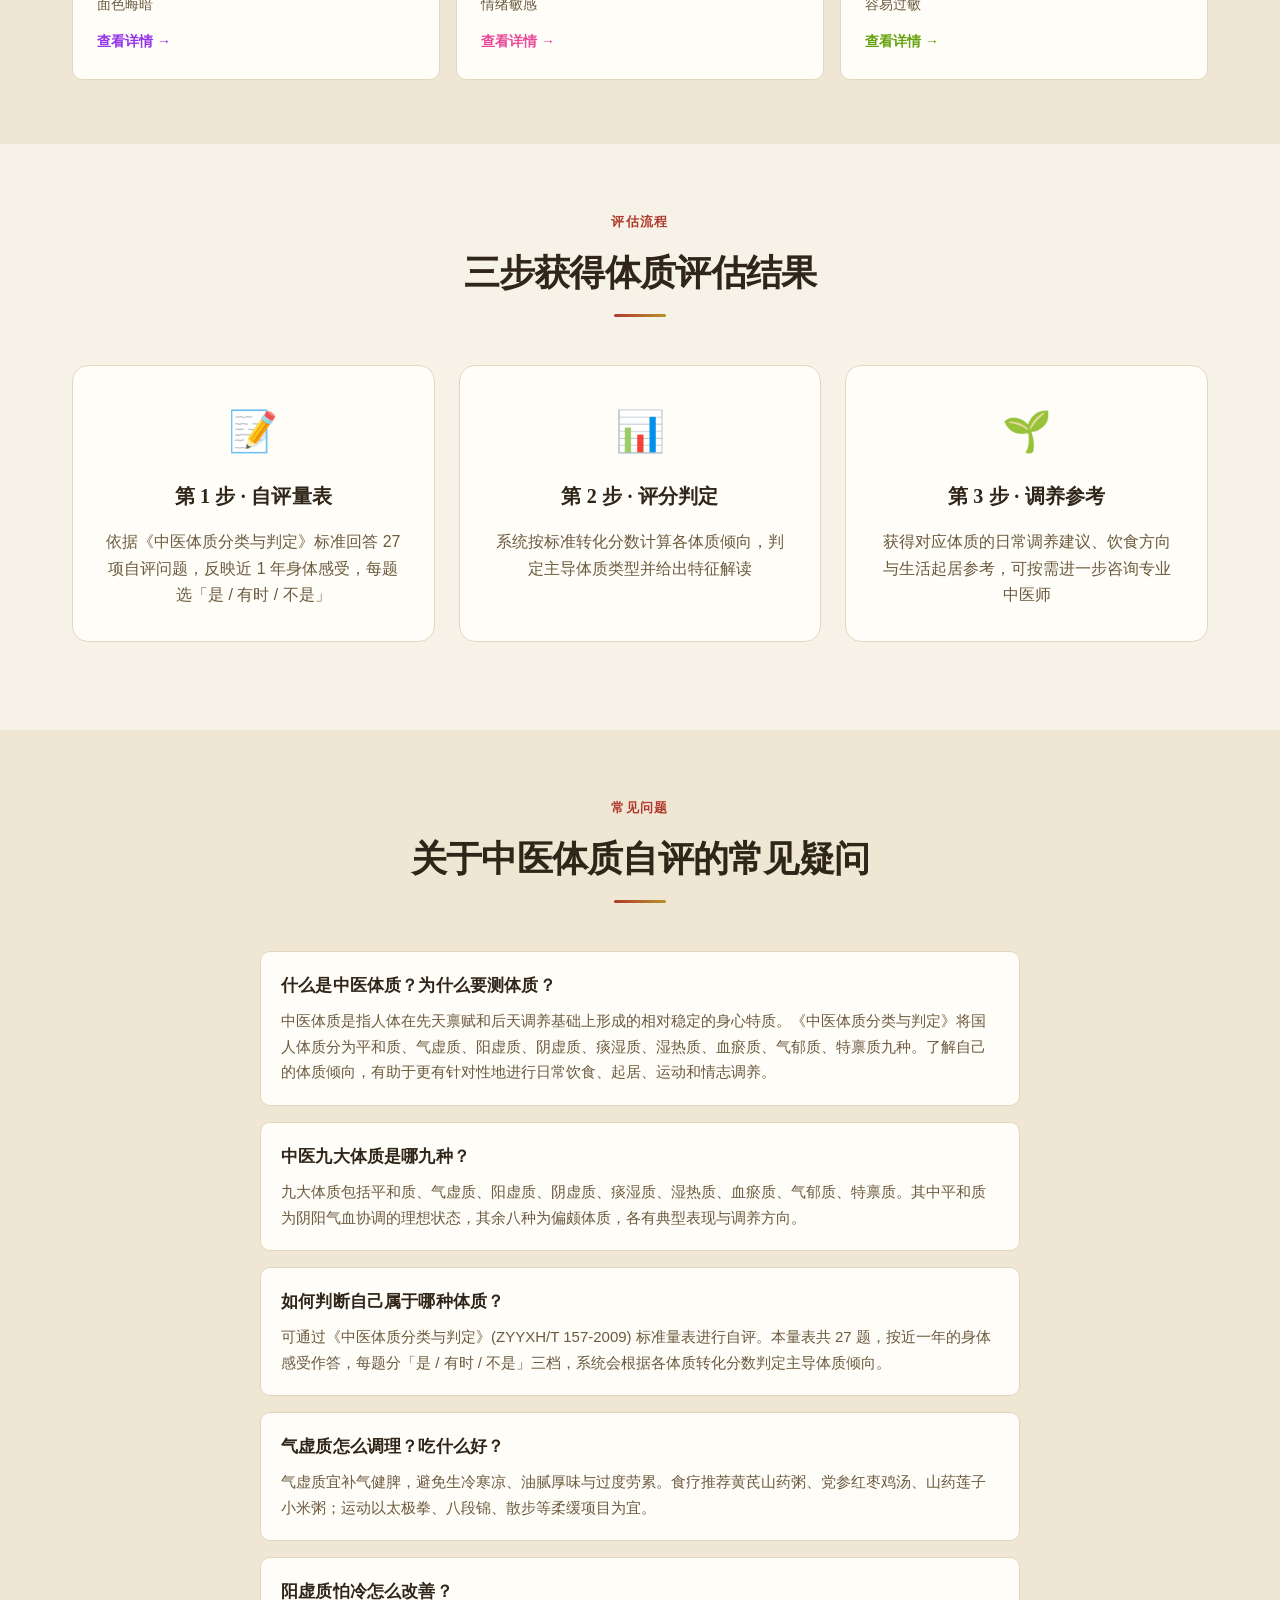
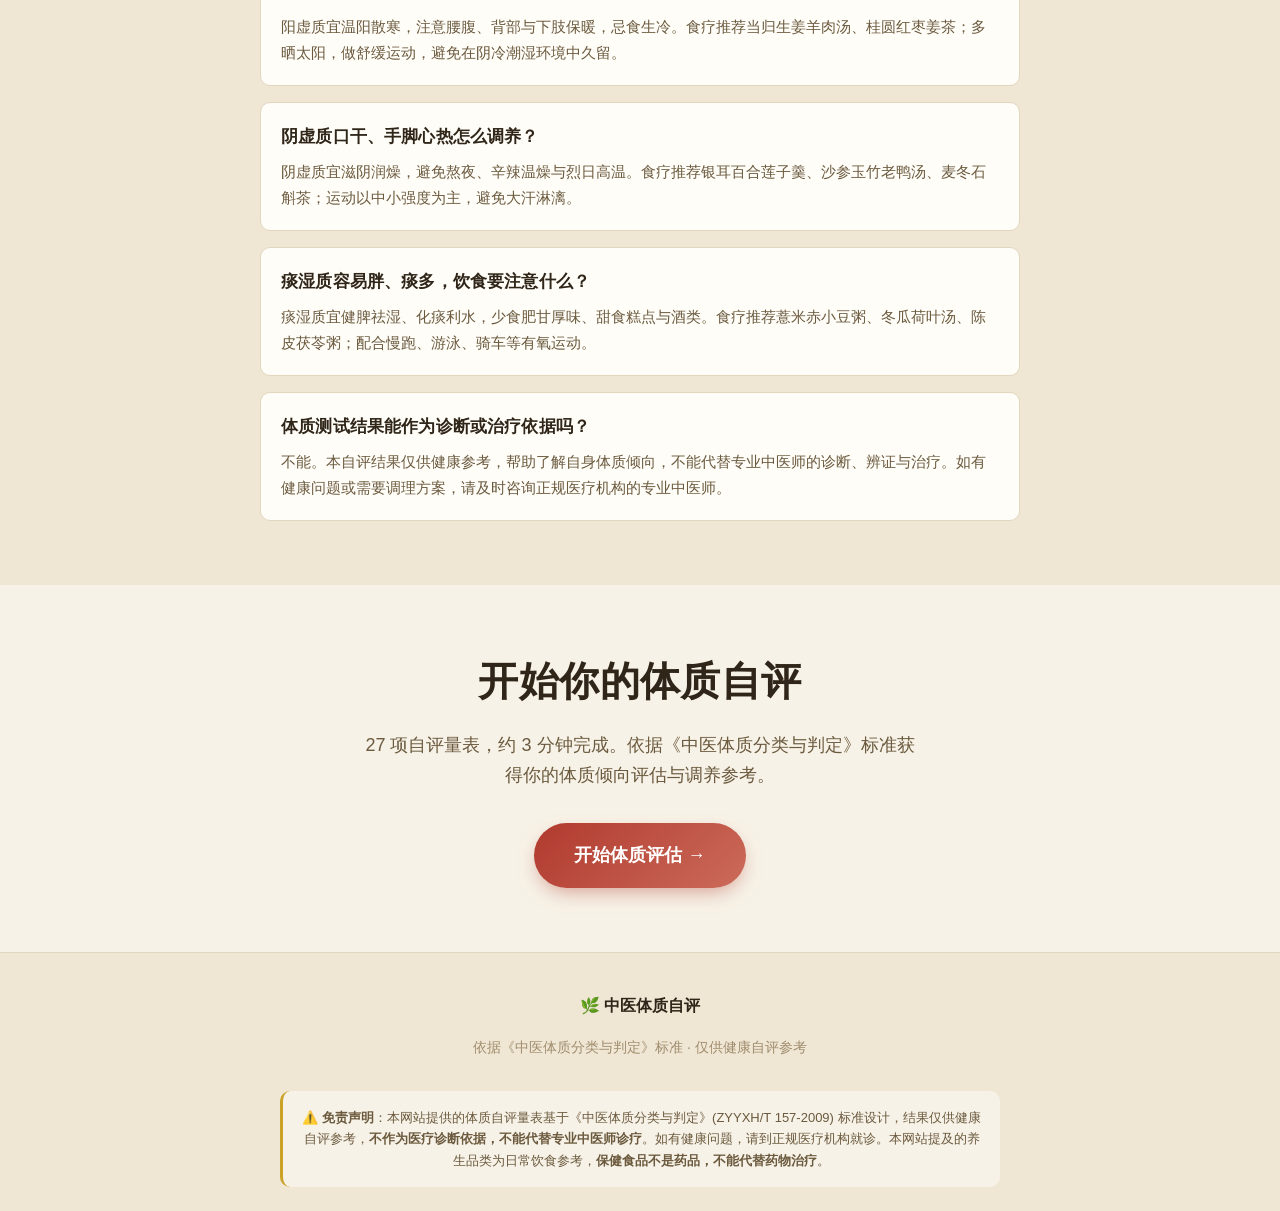
==== commit 362a0bca: "配色重排：中式典雅风（朱砂红+鎏金+宣纸米白），衬线标题、印章 logo、四页统一" ====
--- a/index.html
+++ b/index.html
@@ -3,7 +3,7 @@
 <head>
   <meta charset="UTF-8" />
   <meta name="viewport" content="width=device-width, initial-scale=1, viewport-fit=cover" />
-  <meta name="theme-color" content="#e76f51" />
+  <meta name="theme-color" content="#b03a2e" />
   <title>中医九大体质自评量表 · 基于《中医体质分类与判定》标准</title>
   <meta name="description" content="基于中华中医药学会《中医体质分类与判定》(ZYYXH/T 157-2009) 标准，通过 27 项自评量表评估你的中医体质倾向（平和/气虚/阳虚/阴虚/痰湿/湿热/血瘀/气郁/特禀），并获得特征解读、调养建议与饮食方向参考。本量表仅供健康自评参考，不作为医疗诊断依据。" />
   <meta name="keywords" content="中医体质,中医体质分类与判定,九大体质,体质自评量表,平和质,气虚质,阳虚质,阴虚质,痰湿质,湿热质,血瘀质,气郁质,特禀质,中医养生,体质辨识,ZYYXH/T 157-2009" />
@@ -147,7 +147,7 @@
   </script>
 
   <link rel="stylesheet" href="css/style.css" />
-  <link rel="icon" type="image/svg+xml" href="data:image/svg+xml,%3Csvg xmlns='http://www.w3.org/2000/svg' viewBox='0 0 64 64'%3E%3Crect width='64' height='64' rx='14' fill='%23e76f51'/%3E%3Ctext x='50%25' y='58%25' text-anchor='middle' font-size='38' fill='white'%3E🌿%3C/text%3E%3C/svg%3E" />
+  <link rel="icon" type="image/svg+xml" href="data:image/svg+xml,%3Csvg xmlns='http://www.w3.org/2000/svg' viewBox='0 0 64 64'%3E%3Crect width='64' height='64' rx='14' fill='%23b03a2e'/%3E%3Ctext x='50%25' y='58%25' text-anchor='middle' font-size='38' fill='white'%3E🌿%3C/text%3E%3C/svg%3E" />
 
   <!-- 百度统计代码（替换 BAIDU_STAT_ID 为你的统计 ID） -->
   <script>
@@ -172,10 +172,10 @@
         </a>
         <nav class="nav-links" aria-label="主导航">
           <a href="/" class="active">首页</a>
-          <a href="quiz.html">开始测试</a>
-          <a href="guide.html">体质百科</a>
+          <a href="/quiz">开始测试</a>
+          <a href="/guide">体质百科</a>
         </nav>
-        <a href="quiz.html" class="btn btn-primary" style="padding:.625rem 1.25rem;font-size:.9375rem;">
+        <a href="/quiz" class="btn btn-primary" style="padding:.625rem 1.25rem;font-size:.9375rem;">
           立即测试
         </a>
         <button class="menu-toggle icon-btn" type="button" aria-label="菜单">☰</button>
@@ -183,8 +183,8 @@
       <nav class="mobile-menu" aria-label="移动端导航">
         <div style="display:flex;flex-direction:column;padding:.5rem 0;">
           <a href="/" style="padding:.75rem 0;">首页</a>
-          <a href="quiz.html" style="padding:.75rem 0;">开始测试</a>
-          <a href="guide.html" style="padding:.75rem 0;">体质百科</a>
+          <a href="/quiz" style="padding:.75rem 0;">开始测试</a>
+          <a href="/guide" style="padding:.75rem 0;">体质百科</a>
         </div>
       </nav>
     </div>
@@ -204,8 +204,8 @@
             参照中华中医药学会公布的《中医体质分类与判定》标准，通过 27 项自评问题评估你的体质倾向，并获得特征解读、调养建议与饮食方向参考。
           </p>
           <div class="hero-actions">
-            <a href="quiz.html" class="btn btn-primary btn-lg">开始体质评估 →</a>
-            <a href="guide.html" class="btn btn-ghost btn-lg">查看九大体质详解</a>
+            <a href="/quiz" class="btn btn-primary btn-lg">开始体质评估 →</a>
+            <a href="/guide" class="btn btn-ghost btn-lg">查看九大体质详解</a>
           </div>
           <ul class="hero-trust">
             <li><strong>9</strong><span>种体质分类</span></li>
@@ -219,17 +219,17 @@
           <svg viewBox="0 0 480 480" style="position:relative;z-index:1;">
             <!-- 主背景圆形 -->
             <circle cx="240" cy="240" r="180" fill="white" opacity=".7"/>
-            <circle cx="240" cy="240" r="160" fill="white" stroke="#e76f51" stroke-width="2" opacity=".4"/>
+            <circle cx="240" cy="240" r="160" fill="white" stroke="#b03a2e" stroke-width="2" opacity=".4"/>
 
             <!-- 中心九宫图 - 简化九体质分布 -->
             <g transform="translate(240, 240)">
               <!-- 中心 -->
-              <circle cx="0" cy="0" r="36" fill="#e76f51"/>
+              <circle cx="0" cy="0" r="36" fill="#b03a2e"/>
               <text y="6" text-anchor="middle" fill="white" font-size="14" font-weight="700">你</text>
 
               <!-- 八个方位的小圆点 -->
               <g font-size="20">
-                <circle cx="0" cy="-110" r="28" fill="#10b981"/>
+                <circle cx="0" cy="-110" r="28" fill="#3e7a56"/>
                 <text y="-104" text-anchor="middle">🌿</text>
 
                 <circle cx="78" cy="-78" r="28" fill="#0891b2"/>
@@ -238,7 +238,7 @@
                 <circle cx="110" cy="0" r="28" fill="#3b82f6"/>
                 <text y="6" text-anchor="middle">❄️</text>
 
-                <circle cx="78" cy="78" r="28" fill="#f59e0b"/>
+                <circle cx="78" cy="78" r="28" fill="#c9a227"/>
                 <text y="84" text-anchor="middle">☀️</text>
 
                 <circle cx="0" cy="110" r="28" fill="#a16207"/>
@@ -357,78 +357,9 @@
         <p style="color:var(--color-text-soft);font-size:1.125rem;margin-bottom:2rem;max-width:560px;margin-left:auto;margin-right:auto;">
           27 项自评量表，约 3 分钟完成。依据《中医体质分类与判定》标准获得你的体质倾向评估与调养参考。
         </p>
-        <a href="quiz.html" class="btn btn-primary btn-lg">开始体质评估 →</a>
+        <a href="/quiz" class="btn btn-primary btn-lg">开始体质评估 →</a>
       </div>
     </section>
-  
-    <!-- 体质自测知识 -->
-    <section class="section knowledge-section" aria-labelledby="knowledgeTitle">
-      <div class="container">
-        <div class="section-header">
-          <span class="section-kicker">体质小课堂</span>
-          <h2 id="knowledgeTitle">读懂体质，从了解身体开始</h2>
-          <p>体质反映一段时间内相对稳定的身心特征。自测用于认识倾向、调整生活方式，不替代医疗诊断。</p>
-        </div>
-        <div class="knowledge-grid">
-          <article class="knowledge-card">
-            <span class="knowledge-icon">①</span>
-            <h3>九种体质怎么看？</h3>
-            <p>平和质是相对协调的状态；其余八种为偏颇倾向。结果不是给人贴标签，而是提示更值得关注的生活习惯。</p>
-          </article>
-          <article class="knowledge-card">
-            <span class="knowledge-icon">②</span>
-            <h3>怎样回答更准确？</h3>
-            <p>请回想近一年较常见的感受，按真实情况选择「是 / 有时 / 不是」。不要只依据今天的短暂状态判断。</p>
-          </article>
-          <article class="knowledge-card">
-            <span class="knowledge-icon">③</span>
-            <h3>分数意味着什么？</h3>
-            <p>分数表示某类特征的相对倾向，用于横向理解九种体质；它不等同于疾病诊断，也不能替代专业检查。</p>
-          </article>
-        </div>
-        <div class="knowledge-path" role="list" aria-label="自测使用步骤">
-          <div class="knowledge-step" role="listitem"><strong>1. 如实作答</strong><span>完成 27 道三档自评题</span></div>
-          <div class="knowledge-step" role="listitem"><strong>2. 阅读报告</strong><span>了解特点、饮食与食疗方向</span></div>
-          <div class="knowledge-step" role="listitem"><strong>3. 小步调整</strong><span>从作息、运动和饮食习惯开始</span></div>
-        </div>
-        <div class="season-grid" aria-label="四季调养提示">
-          <article><b>春 · 舒展</b><p>规律作息、适度活动；感觉情绪紧绷时，给自己留出散步和放松时间。</p></article>
-          <article><b>夏 · 养心</b><p>避免贪凉和过度熬夜，运动后及时补水，保持饮食清淡多样。</p></article>
-          <article><b>秋 · 润养</b><p>天气干燥时注意补水与规律睡眠；食物选择以个人耐受为先。</p></article>
-          <article><b>冬 · 藏养</b><p>注意保暖，减少久坐，保持温和、可长期坚持的运动习惯。</p></article>
-        </div>
-        <details class="knowledge-faq"><summary>多久测一次比较合适？</summary><p>体质具有相对稳定性。生活、作息或季节变化明显时可复测；不建议短时间内反复测试。</p></details>
-        <details class="knowledge-faq"><summary>结果显示多种倾向怎么办？</summary><p>这很常见。优先从分数较高、且与你日常感受一致的方向做小幅调整；不适或疑虑请咨询专业人士。</p></details>
-        <aside class="knowledge-note">小提示：若症状持续、加重，或影响日常生活，请及时咨询医生或专业中医师。</aside>
-      </div>
-    </section>
-
-  
-    <section class="section therapy-showcase" aria-labelledby="therapyTitle">
-      <div class="container">
-        <div class="section-header">
-          <span class="section-kicker">食疗灵感</span>
-          <h2 id="therapyTitle">从一餐一食开始调养</h2>
-          <p>以下为家常饮食灵感。请结合个人体质、季节与食物耐受选择；结果页可查看更匹配的食疗建议。</p>
-        </div>
-        <div class="therapy-showcase-grid">
-          <article class="therapy-showcase-card therapy-warm">
-            <span>🥣</span><h3>温和早餐</h3><p>南瓜小米粥、山药莲子粥等口感软糯，适合慢下来认真吃一顿早餐。</p>
-            <small>适合：追求清淡、规律饮食的人群</small>
-          </article>
-          <article class="therapy-showcase-card therapy-fresh">
-            <span>🍲</span><h3>清爽汤羹</h3><p>冬瓜菌菇汤、芹菜豆腐汤等少油少盐、易于搭配日常正餐。</p>
-            <small>适合：希望减少油腻、增加蔬菜摄入的人群</small>
-          </article>
-          <article class="therapy-showcase-card therapy-moist">
-            <span>🍐</span><h3>季节润养</h3><p>雪梨银耳羹等以食材本味为主，为干燥季节增添一份温润口感。</p>
-            <small>提示：有过敏或特殊饮食需求者请自行调整</small>
-          </article>
-        </div>
-        <div class="therapy-showcase-action"><a class="btn btn-primary" href="quiz.html">完成自测，查看匹配食疗 →</a></div>
-      </div>
-    </section>
-
   </main>
 
   <!-- ========== 页脚 ========== -->
@@ -445,7 +376,6 @@
   </footer>
 
   <script src="js/data.js"></script>
-  <script src="js/wordpress-integration.js"></script>
   <script src="js/main.js"></script>
   <script>
     // 渲染九大体质卡片
--- a/css/style.css
+++ b/css/style.css
@@ -1,1211 +1,1171 @@
-/* =============================================================
-   体质自测 · 样式表
-   ============================================================= */
-
-/* ---------- 主题变量 ---------- */
-:root {
-  --color-bg: #fdfaf6;
-  --color-bg-alt: #f5ede0;
-  --color-bg-card: #ffffff;
-  --color-text: #2d2419;
-  --color-text-soft: #6b5d4f;
-  --color-text-mute: #a39888;
-  --color-border: #e8dfd1;
-  --color-primary: #e76f51;
-  --color-primary-hover: #d65a3a;
-  --color-accent: #2a9d8f;
-  --color-warning: #f59e0b;
-  --color-success: #10b981;
-  --color-danger: #ef4444;
-  --color-shadow: rgba(45, 36, 25, .08);
-  --color-shadow-lg: rgba(45, 36, 25, .12);
-
-  --font-sans: 'Noto Sans SC', 'PingFang SC', 'Microsoft YaHei', -apple-system,
-               BlinkMacSystemFont, 'Segoe UI', Roboto, sans-serif;
-
-  --container: 1200px;
-  --radius-sm: 8px;
-  --radius-md: 14px;
-  --radius-lg: 24px;
-  --shadow-sm: 0 2px 6px var(--color-shadow);
-  --shadow-md: 0 6px 16px var(--color-shadow);
-  --shadow-lg: 0 16px 40px var(--color-shadow-lg);
-
-  --ease: cubic-bezier(.16, 1, .3, 1);
-}
-
-* { box-sizing: border-box; }
-*, *::before, *::after { margin: 0; padding: 0; }
-
-html {
-  -webkit-text-size-adjust: 100%;
-  scroll-behavior: smooth;
-}
-
-body {
-  font-family: var(--font-sans);
-  font-size: 16px;
-  line-height: 1.65;
-  color: var(--color-text);
-  background: var(--color-bg);
-  overflow-x: hidden;
-  -webkit-font-smoothing: antialiased;
-}
-
-img, svg { max-width: 100%; display: block; }
-button { font: inherit; cursor: pointer; border: none; background: none; color: inherit; }
-a { color: var(--color-primary); text-decoration: none; transition: color .15s var(--ease); }
-a:hover { color: var(--color-primary-hover); }
-ul { list-style: none; }
-
-/* ---------- 容器 ---------- */
-.container {
-  width: 100%;
-  max-width: var(--container);
-  margin: 0 auto;
-  padding: 0 1.25rem;
-}
-
-/* ---------- 通用按钮 ---------- */
-.btn {
-  display: inline-flex;
-  align-items: center;
-  justify-content: center;
-  gap: .5rem;
-  padding: .875rem 1.75rem;
-  font-size: 1rem;
-  font-weight: 600;
-  border-radius: 999px;
-  white-space: nowrap;
-  cursor: pointer;
-  transition: all .25s var(--ease);
-}
-.btn-lg { padding: 1.125rem 2.5rem; font-size: 1.125rem; }
-.btn-block { width: 100%; }
-
-.btn-primary {
-  background: linear-gradient(135deg, var(--color-primary), #f59482);
-  color: white;
-  box-shadow: 0 8px 20px -6px rgba(231, 111, 81, .5);
-}
-.btn-primary:hover {
-  transform: translateY(-2px);
-  box-shadow: 0 12px 28px -6px rgba(231, 111, 81, .65);
-  color: white;
-}
-
-.btn-ghost {
-  background: var(--color-bg-card);
-  color: var(--color-text);
-  border: 1px solid var(--color-border);
-}
-.btn-ghost:hover { background: var(--color-bg-alt); color: var(--color-text); }
-
-.btn-accent {
-  background: linear-gradient(135deg, var(--color-accent), #4cb5a8);
-  color: white;
-  box-shadow: 0 8px 20px -6px rgba(42, 157, 143, .45);
-}
-.btn-accent:hover { color: white; transform: translateY(-2px); }
-
-/* ---------- 顶部导航 ---------- */
-.site-header {
-  position: sticky;
-  top: 0;
-  z-index: 100;
-  background: rgba(253, 250, 246, .85);
-  backdrop-filter: saturate(140%) blur(14px);
-  -webkit-backdrop-filter: saturate(140%) blur(14px);
-  border-bottom: 1px solid transparent;
-  transition: border-color .25s var(--ease);
-}
-.site-header.is-scrolled { border-bottom-color: var(--color-border); }
-
-.nav-row {
-  display: flex;
-  align-items: center;
-  justify-content: space-between;
-  height: 68px;
-}
-.logo {
-  display: inline-flex;
-  align-items: center;
-  gap: .625rem;
-  font-weight: 700;
-  font-size: 1.0625rem;
-  color: var(--color-text);
-}
-.logo-mark {
-  width: 36px;
-  height: 36px;
-  display: inline-flex;
-  align-items: center;
-  justify-content: center;
-  border-radius: 12px;
-  background: linear-gradient(135deg, var(--color-primary), #f59482);
-  color: white;
-  font-size: 1.25rem;
-}
-
-.nav-links { display: flex; gap: 2rem; }
-.nav-links a {
-  color: var(--color-text-soft);
-  font-weight: 500;
-  font-size: .9375rem;
-  position: relative;
-}
-.nav-links a:hover { color: var(--color-text); }
-.nav-links a.active { color: var(--color-primary); }
-
-.menu-toggle {
-  display: none;
-  width: 40px;
-  height: 40px;
-  border-radius: 999px;
-}
-.menu-toggle:hover { background: var(--color-bg-alt); }
-
-.mobile-menu { display: none; }
-
-/* ---------- Hero ---------- */
-.hero {
-  position: relative;
-  padding: 4rem 0 5rem;
-  overflow: hidden;
-}
-.hero::before {
-  content: '';
-  position: absolute;
-  top: -20%;
-  right: -10%;
-  width: 600px;
-  height: 600px;
-  background: radial-gradient(circle,
-    rgba(231, 111, 81, .12),
-    transparent 70%);
-  filter: blur(40px);
-  z-index: -1;
-}
-.hero::after {
-  content: '';
-  position: absolute;
-  bottom: -30%;
-  left: -10%;
-  width: 500px;
-  height: 500px;
-  background: radial-gradient(circle,
-    rgba(42, 157, 143, .12),
-    transparent 70%);
-  filter: blur(40px);
-  z-index: -1;
-}
-
-.hero-grid {
-  display: grid;
-  grid-template-columns: 1fr;
-  gap: 3rem;
-  align-items: center;
-}
-.hero-eyebrow {
-  display: inline-flex;
-  align-items: center;
-  gap: .5rem;
-  padding: .375rem .875rem;
-  background: rgba(231, 111, 81, .12);
-  color: var(--color-primary);
-  border-radius: 999px;
-  font-size: .8125rem;
-  font-weight: 600;
-  margin-bottom: 1.25rem;
-}
-.hero-eyebrow .pulse {
-  width: 8px; height: 8px; border-radius: 50%;
-  background: var(--color-primary);
-  animation: pulse 2s ease-in-out infinite;
-}
-@keyframes pulse {
-  0%, 100% { transform: scale(1); opacity: 1; }
-  50% { transform: scale(1.2); opacity: .6; }
-}
-
-.hero-title {
-  font-size: clamp(2rem, 5.5vw, 3.25rem);
-  font-weight: 700;
-  line-height: 1.15;
-  letter-spacing: -.02em;
-  margin-bottom: 1.25rem;
-}
-.hero-title .hl {
-  background: linear-gradient(135deg, var(--color-primary), var(--color-accent));
-  -webkit-background-clip: text;
-  background-clip: text;
-  color: transparent;
-}
-
-.hero-subtitle {
-  font-size: 1.125rem;
-  color: var(--color-text-soft);
-  max-width: 540px;
-  margin-bottom: 2rem;
-}
-.hero-actions { display: flex; flex-wrap: wrap; gap: .75rem; }
-.hero-trust {
-  display: flex; flex-wrap: wrap; gap: 1.5rem;
-  margin-top: 2rem; padding-top: 2rem;
-  border-top: 1px dashed var(--color-border);
-}
-.hero-trust li strong {
-  font-size: 1.5rem; font-weight: 700;
-  color: var(--color-primary); display: block;
-}
-.hero-trust li span { font-size: .8125rem; color: var(--color-text-mute); }
-
-/* Hero 装饰插画 */
-.hero-visual {
-  position: relative;
-  aspect-ratio: 1;
-  max-width: 480px;
-  margin: 0 auto;
-}
-.hero-visual::before {
-  content: '';
-  position: absolute;
-  inset: 8%;
-  border-radius: 50%;
-  background: linear-gradient(135deg, rgba(231, 111, 81, .15), rgba(42, 157, 143, .15));
-  filter: blur(20px);
-}
-
-/* ---------- 通用 section ---------- */
-.section {
-  padding: 4rem 0;
-}
-.section-alt { background: var(--color-bg-alt); }
-
-.section-header {
-  text-align: center;
-  max-width: 640px;
-  margin: 0 auto 3rem;
-}
-.section-header h2 {
-  font-size: clamp(1.75rem, 4vw, 2.25rem);
-  font-weight: 700;
-  letter-spacing: -.02em;
-  margin-bottom: .75rem;
-}
-.section-header p {
-  color: var(--color-text-soft);
-  font-size: 1.0625rem;
-}
-.section-eyebrow {
-  display: inline-block;
-  color: var(--color-primary);
-  font-weight: 600;
-  font-size: .8125rem;
-  letter-spacing: .1em;
-  text-transform: uppercase;
-  margin-bottom: .75rem;
-}
-
-/* ---------- 九大体质卡片网格 ---------- */
-.types-grid {
-  display: grid;
-  grid-template-columns: 1fr;
-  gap: 1rem;
-}
-.type-card {
-  padding: 1.5rem;
-  background: var(--color-bg-card);
-  border: 1px solid var(--color-border);
-  border-radius: var(--radius-md);
-  transition: all .25s var(--ease);
-  cursor: pointer;
-  text-decoration: none;
-  color: inherit;
-  position: relative;
-  overflow: hidden;
-}
-.type-card::before {
-  content: '';
-  position: absolute;
-  top: 0; left: 0; right: 0;
-  height: 4px;
-  background: var(--accent-color);
-  opacity: 0;
-  transition: opacity .25s var(--ease);
-}
-.type-card:hover {
-  transform: translateY(-4px);
-  box-shadow: var(--shadow-md);
-  border-color: transparent;
-}
-.type-card:hover::before { opacity: 1; }
-
-.type-emoji {
-  font-size: 2rem;
-  margin-bottom: .75rem;
-  display: block;
-}
-.type-name {
-  font-size: 1.125rem;
-  font-weight: 700;
-  margin-bottom: .25rem;
-}
-.type-tagline {
-  font-size: .875rem;
-  color: var(--color-text-soft);
-  margin-bottom: .75rem;
-}
-.type-arrow {
-  color: var(--accent-color);
-  font-weight: 600;
-  font-size: .875rem;
-}
-
-/* ---------- 变现方案卡片（首页）---------- */
-.plans-grid {
-  display: grid;
-  grid-template-columns: 1fr;
-  gap: 1.25rem;
-}
-.plan-card {
-  background: var(--color-bg-card);
-  border: 1px solid var(--color-border);
-  border-radius: var(--radius-lg);
-  padding: 2rem;
-  transition: all .25s var(--ease);
-  position: relative;
-}
-.plan-card.is-recommended {
-  border-color: var(--color-primary);
-  box-shadow: 0 0 0 3px rgba(231, 111, 81, .15);
-}
-.plan-badge {
-  position: absolute;
-  top: -10px;
-  right: 1.5rem;
-  background: linear-gradient(135deg, var(--color-primary), #f59482);
-  color: white;
-  font-size: .6875rem;
-  font-weight: 700;
-  padding: .25rem .625rem;
-  border-radius: 999px;
-  letter-spacing: .05em;
-}
-.plan-title {
-  font-size: 1.25rem;
-  font-weight: 700;
-  margin-bottom: .5rem;
-}
-.plan-tagline {
-  color: var(--color-text-soft);
-  font-size: .9375rem;
-  margin-bottom: 1.25rem;
-}
-.plan-list li {
-  display: flex;
-  gap: .5rem;
-  padding: .5rem 0;
-  border-bottom: 1px dashed var(--color-border);
-  font-size: .9375rem;
-  color: var(--color-text-soft);
-}
-.plan-list li::before {
-  content: '✓';
-  color: var(--color-accent);
-  font-weight: 700;
-}
-.plan-list li:last-child { border-bottom: none; }
-
-/* ---------- 页脚 ---------- */
-.site-footer {
-  background: var(--color-bg-alt);
-  border-top: 1px solid var(--color-border);
-  padding: 2.5rem 0 1.5rem;
-  text-align: center;
-}
-.footer-row {
-  display: flex; flex-direction: column; align-items: center; gap: 1rem;
-}
-.footer-brand { font-weight: 700; font-size: 1rem; }
-.footer-meta { color: var(--color-text-mute); font-size: .875rem; }
-.disclaimer {
-  margin-top: 1rem;
-  padding: 1rem;
-  background: var(--color-bg);
-  border-radius: var(--radius-md);
-  font-size: .8125rem;
-  color: var(--color-text-soft);
-  max-width: 720px;
-  margin-left: auto;
-  margin-right: auto;
-  border-left: 3px solid var(--color-warning);
-}
-
-/* ==================================================
-   测试问卷页样式
-   ================================================== */
-.quiz-page {
-  max-width: 720px;
-  margin: 0 auto;
-  padding: 2rem 1.25rem;
-}
-
-.quiz-progress {
-  position: sticky;
-  top: 68px;
-  background: var(--color-bg);
-  padding: 1rem 0;
-  margin-bottom: 1.5rem;
-  z-index: 50;
-  border-bottom: 1px solid var(--color-border);
-}
-.progress-meta {
-  display: flex;
-  justify-content: space-between;
-  font-size: .875rem;
-  color: var(--color-text-soft);
-  margin-bottom: .625rem;
-}
-.progress-bar {
-  height: 6px;
-  background: var(--color-border);
-  border-radius: 999px;
-  overflow: hidden;
-}
-.progress-fill {
-  height: 100%;
-  background: linear-gradient(90deg, var(--color-primary), var(--color-accent));
-  transition: width .4s var(--ease);
-  border-radius: 999px;
-}
-
-.question-card {
-  background: var(--color-bg-card);
-  border: 1px solid var(--color-border);
-  border-radius: var(--radius-lg);
-  padding: 2rem;
-  margin-bottom: 1.25rem;
-  animation: slideIn .4s var(--ease);
-}
-@keyframes slideIn {
-  from { opacity: 0; transform: translateY(20px); }
-  to { opacity: 1; transform: translateY(0); }
-}
-
-.question-meta {
-  display: flex;
-  justify-content: space-between;
-  align-items: center;
-  margin-bottom: 1rem;
-  color: var(--color-text-mute);
-  font-size: .875rem;
-}
-.question-meta .tag {
-  padding: .25rem .625rem;
-  background: var(--color-bg-alt);
-  border-radius: 999px;
-}
-
-.question-text {
-  font-size: 1.25rem;
-  font-weight: 600;
-  line-height: 1.5;
-  margin-bottom: 1.5rem;
-}
-
-.options {
-  display: flex;
-  flex-direction: column;
-  gap: .75rem;
-}
-.option {
-  display: flex;
-  align-items: center;
-  gap: .875rem;
-  padding: 1rem 1.25rem;
-  background: var(--color-bg);
-  border: 2px solid var(--color-border);
-  border-radius: var(--radius-md);
-  cursor: pointer;
-  transition: all .2s var(--ease);
-  font-size: 1.0625rem;
-}
-.option:hover {
-  border-color: var(--color-primary);
-  background: rgba(231, 111, 81, .04);
-}
-.option.is-selected {
-  border-color: var(--color-primary);
-  background: rgba(231, 111, 81, .08);
-}
-.option-radio {
-  width: 22px;
-  height: 22px;
-  border: 2px solid var(--color-border);
-  border-radius: 50%;
-  flex-shrink: 0;
-  display: flex;
-  align-items: center;
-  justify-content: center;
-  transition: all .2s var(--ease);
-}
-.option.is-selected .option-radio {
-  border-color: var(--color-primary);
-  background: var(--color-primary);
-}
-.option.is-selected .option-radio::after {
-  content: '';
-  width: 8px;
-  height: 8px;
-  background: white;
-  border-radius: 50%;
-}
-
-.quiz-nav {
-  display: flex;
-  justify-content: space-between;
-  gap: 1rem;
-  margin-top: 1.5rem;
-}
-.quiz-nav .btn { flex: 1; max-width: 200px; }
-
-.quiz-intro {
-  text-align: center;
-  padding: 3rem 1.5rem;
-  background: var(--color-bg-card);
-  border-radius: var(--radius-lg);
-  border: 1px solid var(--color-border);
-}
-.quiz-intro h2 { font-size: 1.75rem; margin-bottom: 1rem; }
-.quiz-intro p { color: var(--color-text-soft); margin-bottom: .75rem; }
-
-/* ==================================================
-   结果页样式
-   ================================================== */
-.result-wrap {
-  max-width: 880px;
-  margin: 0 auto;
-  padding: 2rem 1.25rem 4rem;
-}
-
-.result-hero {
-  text-align: center;
-  padding: 2.5rem 2rem;
-  background: var(--hero-bg, linear-gradient(135deg, #fff, #f5ede0));
-  border-radius: var(--radius-lg);
-  margin-bottom: 2rem;
-  position: relative;
-  overflow: hidden;
-}
-.result-emoji {
-  font-size: 4rem;
-  margin-bottom: .75rem;
-}
-.result-type {
-  font-size: 2rem;
-  font-weight: 700;
-  margin-bottom: .25rem;
-}
-.result-tagline {
-  font-size: 1rem;
-  color: var(--color-text-soft);
-  margin-bottom: 1.5rem;
-}
-.result-score {
-  display: inline-flex;
-  flex-direction: column;
-  padding: 1rem 2rem;
-  background: rgba(255, 255, 255, .6);
-  border-radius: var(--radius-md);
-  font-size: .875rem;
-  color: var(--color-text-soft);
-}
-.result-score strong {
-  font-size: 1.5rem;
-  color: var(--color-text);
-}
-
-.section-card {
-  background: var(--color-bg-card);
-  border: 1px solid var(--color-border);
-  border-radius: var(--radius-lg);
-  padding: 2rem;
-  margin-bottom: 1.5rem;
-}
-.section-card h3 {
-  font-size: 1.25rem;
-  font-weight: 700;
-  margin-bottom: 1rem;
-  display: flex;
-  align-items: center;
-  gap: .5rem;
-}
-.section-card h3 .num {
-  display: inline-flex;
-  width: 28px; height: 28px;
-  background: linear-gradient(135deg, var(--color-primary), #f59482);
-  color: white;
-  border-radius: 50%;
-  font-size: .875rem;
-  align-items: center; justify-content: center;
-}
-
-.feature-list {
-  display: grid;
-  grid-template-columns: 1fr;
-  gap: .625rem;
-}
-.feature-list li {
-  padding: .625rem .875rem;
-  background: var(--color-bg-alt);
-  border-radius: var(--radius-sm);
-  font-size: .9375rem;
-  display: flex;
-  align-items: center;
-  gap: .5rem;
-}
-.feature-list li::before {
-  content: '◦';
-  color: var(--color-primary);
-  font-weight: 700;
-  font-size: 1.25rem;
-}
-
-.advice-list li {
-  display: flex;
-  gap: .625rem;
-  padding: .625rem 0;
-  border-bottom: 1px dashed var(--color-border);
-}
-.advice-list li:last-child { border-bottom: none; }
-.advice-list li::before {
-  content: attr(data-num);
-  flex-shrink: 0;
-  width: 24px; height: 24px;
-  background: var(--color-accent);
-  color: white;
-  border-radius: 50%;
-  display: flex;
-  align-items: center; justify-content: center;
-  font-size: .75rem;
-  font-weight: 700;
-}
-
-/* 带货卡片 */
-.products-grid {
-  display: grid;
-  grid-template-columns: 1fr 1fr;
-  gap: .75rem;
-  margin-bottom: 1.5rem;
-}
-.product-chip {
-  padding: 1rem;
-  background: linear-gradient(135deg, rgba(231, 111, 81, .06), rgba(42, 157, 143, .06));
-  border: 1px solid var(--color-border);
-  border-radius: var(--radius-md);
-  text-align: center;
-  font-weight: 600;
-  color: var(--color-text);
-  font-size: 1rem;
-}
-
-.platform-list { display: flex; flex-direction: column; gap: .625rem; }
-.platform-btn {
-  display: flex;
-  align-items: center;
-  gap: 1rem;
-  padding: 1rem 1.25rem;
-  background: var(--color-bg-card);
-  border: 1px solid var(--color-border);
-  border-radius: var(--radius-md);
-  text-decoration: none;
-  color: var(--color-text);
-  transition: all .2s var(--ease);
-}
-.platform-btn:hover {
-  border-color: var(--color-primary);
-  transform: translateX(4px);
-  color: var(--color-text);
-  background: rgba(231, 111, 81, .04);
-}
-.platform-icon {
-  width: 40px;
-  height: 40px;
-  border-radius: 50%;
-  background: var(--color-bg-alt);
-  display: flex;
-  align-items: center;
-  justify-content: center;
-  font-size: 1.25rem;
-  flex-shrink: 0;
-}
-.platform-info { flex: 1; }
-.platform-name { font-weight: 600; margin-bottom: .125rem; }
-.platform-desc { font-size: .8125rem; color: var(--color-text-mute); }
-.platform-arrow { color: var(--color-text-mute); }
-
-.score-bars {
-  display: flex;
-  flex-direction: column;
-  gap: .75rem;
-  margin-top: 1rem;
-}
-.score-row {
-  display: grid;
-  grid-template-columns: 100px 1fr 50px;
-  align-items: center;
-  gap: .75rem;
-  font-size: .875rem;
-}
-.score-row .bar {
-  height: 8px;
-  background: var(--color-border);
-  border-radius: 999px;
-  overflow: hidden;
-}
-.score-row .fill {
-  height: 100%;
-  border-radius: 999px;
-  transition: width 1s var(--ease);
-}
-.score-row .val {
-  text-align: right;
-  font-weight: 600;
-  color: var(--color-text-soft);
-}
-
-.action-row {
-  display: flex;
-  flex-wrap: wrap;
-  gap: .75rem;
-  justify-content: center;
-  margin-top: 2rem;
-}
-
-/* ==================================================
-   百科页样式
-   ================================================== */
-.guide-wrap {
-  max-width: 880px;
-  margin: 0 auto;
-  padding: 2rem 1.25rem 4rem;
-}
-
-.type-selector {
-  display: grid;
-  grid-template-columns: repeat(3, 1fr);
-  gap: .5rem;
-  margin-bottom: 2rem;
-}
-.type-pill {
-  padding: .5rem .75rem;
-  background: var(--color-bg-card);
-  border: 1px solid var(--color-border);
-  border-radius: 999px;
-  font-size: .8125rem;
-  cursor: pointer;
-  transition: all .2s var(--ease);
-  color: var(--color-text);
-  text-align: center;
-}
-.type-pill:hover { border-color: var(--accent, var(--color-primary)); }
-.type-pill.is-active {
-  background: var(--accent, var(--color-primary));
-  color: white;
-  border-color: transparent;
-}
-
-.guide-content {
-  background: var(--color-bg-card);
-  border: 1px solid var(--color-border);
-  border-radius: var(--radius-lg);
-  padding: 2rem;
-}
-.guide-content h2 {
-  font-size: 1.75rem;
-  margin-bottom: .5rem;
-}
-.guide-content .guide-meta {
-  color: var(--color-text-soft);
-  margin-bottom: 2rem;
-}
-
-.guide-block { margin-bottom: 2rem; }
-.guide-block h3 {
-  font-size: 1.125rem;
-  font-weight: 700;
-  margin-bottom: .75rem;
-  display: flex;
-  align-items: center;
-  gap: .5rem;
-}
-
-/* ---------- 响应式断点 ---------- */
-@media (min-width: 640px) {
-  .types-grid { grid-template-columns: repeat(2, 1fr); }
-  .plans-grid { grid-template-columns: repeat(3, 1fr); }
-  .products-grid { grid-template-columns: repeat(3, 1fr); }
-  .feature-list { grid-template-columns: 1fr 1fr; }
-}
-
-@media (min-width: 1024px) {
-  .container { padding: 0 2rem; }
-  .hero-grid { grid-template-columns: 1.2fr 1fr; gap: 4rem; }
-  .types-grid { grid-template-columns: repeat(3, 1fr); }
-}
-
-/* ---------- 移动端 ---------- */
-@media (max-width: 1023.98px) {
-  .nav-links { display: none; }
-  .menu-toggle { display: inline-flex; }
-  .mobile-menu.is-open { display: block; }
-}
-@media (max-width: 767.98px) {
-  .section { padding: 3rem 0; }
-  .hero { padding: 2.5rem 0 3rem; }
-  .question-card { padding: 1.5rem; }
-  .question-text { font-size: 1.125rem; }
-  .result-hero { padding: 2rem 1.25rem; }
-  .type-selector { grid-template-columns: repeat(2, 1fr); }
-}
-
-@media (prefers-reduced-motion: reduce) {
-  *, *::before, *::after {
-    animation-duration: .01ms !important;
-    transition-duration: .01ms !important;
-  }
-}
-
-/* =============================================================
-   结果页扩展样式（专业版）
-   ============================================================= */
-.result-disclaimer {
-  background: rgba(245, 158, 11, .08);
-  border: 1px solid rgba(245, 158, 11, .3);
-  border-left: 4px solid var(--color-warning);
-  border-radius: var(--radius-md);
-  padding: .875rem 1.25rem;
-  margin-bottom: 1.5rem;
-  font-size: .875rem;
-  color: var(--color-text-soft);
-}
-
-.section-intro {
-  color: var(--color-text-soft);
-  font-size: .9375rem;
-  margin-bottom: 1rem;
-}
-
-.advice-block {
-  padding: 1.25rem;
-  background: var(--color-bg-alt);
-  border-radius: var(--radius-md);
-  margin-bottom: 1rem;
-}
-.advice-block:last-child { margin-bottom: 0; }
-
-.advice-title {
-  font-weight: 700;
-  font-size: 1rem;
-  color: var(--color-text);
-  margin-bottom: .5rem;
-}
-
-.advice-text {
-  color: var(--color-text-soft);
-  font-size: .9375rem;
-  line-height: 1.7;
-}
-
-.food-tags {
-  display: flex;
-  flex-wrap: wrap;
-  gap: .5rem;
-}
-
-.food-tag {
-  display: inline-flex;
-  align-items: center;
-  padding: .375rem .75rem;
-  border-radius: 999px;
-  font-size: .875rem;
-  font-weight: 500;
-}
-
-.food-tag-good {
-  background: rgba(16, 185, 129, .12);
-  color: #047857;
-  border: 1px solid rgba(16, 185, 129, .3);
-}
-
-.food-tag-avoid {
-  background: rgba(239, 68, 68, .08);
-  color: #b91c1c;
-  border: 1px solid rgba(239, 68, 68, .25);
-}
-
-/* 经典食疗方 */
-.therapy-list {
-  display: flex;
-  flex-direction: column;
-  gap: .75rem;
-}
-.therapy-card {
-  padding: .875rem 1rem;
-  background: var(--color-bg-card);
-  border: 1px solid var(--color-border);
-  border-radius: var(--radius-md);
-}
-.therapy-name {
-  font-weight: 700;
-  font-size: .9375rem;
-  color: var(--color-text);
-  margin-bottom: .375rem;
-  display: flex;
-  align-items: center;
-  gap: .45rem;
-}
-.therapy-name::before {
-  content: '';
-  width: 6px; height: 6px;
-  border-radius: 50%;
-  background: var(--color-primary);
-  flex-shrink: 0;
-}
-.therapy-recipe {
-  font-size: .875rem;
-  color: var(--color-text-soft);
-  line-height: 1.6;
-  margin-bottom: .375rem;
-}
-.therapy-effect {
-  font-size: .8125rem;
-  color: var(--color-text-mute);
-  line-height: 1.55;
-}
-
-/* 得分柱状图行（移动端优化） */
-.score-row {
-  grid-template-columns: 90px 1fr 40px;
-  font-size: .8125rem;
-}
-
-/* ---------- 移动端深度优化 ---------- */
-@media (max-width: 767.98px) {
-  /* 字体与间距优化 */
-  body { font-size: 15px; line-height: 1.6; }
-
-  /* 容器内边距更小 */
-  .container { padding: 0 1rem; }
-
-  /* Hero 区垂直留白收紧 */
-  .hero { padding: 2rem 0 2.5rem; }
-  .hero-title { font-size: 1.875rem; }
-  .hero-subtitle { font-size: 1rem; margin-bottom: 1.5rem; }
-  .hero-actions { gap: .5rem; }
-  .hero-actions .btn { flex: 1; min-width: 0; padding: .75rem 1rem; font-size: .9375rem; }
-  .hero-actions .btn-lg { padding: .875rem 1.25rem; }
-  .hero-trust { gap: 1rem; }
-  .hero-trust strong { font-size: 1.25rem; }
-  .hero-trust span { font-size: .75rem; }
-
-  /* Hero 视觉隐藏（手机端不需要） */
-  .hero-visual { display: none; }
-  .hero-grid { grid-template-columns: 1fr; gap: 0; }
-
-  /* 九大体质卡片单列 */
-  .types-grid { grid-template-columns: 1fr; gap: .75rem; }
-  .type-card { padding: 1.25rem; }
-  .type-emoji { font-size: 1.75rem; }
-
-  /* section 间距收紧 */
-  .section { padding: 2.5rem 0; }
-  .section-header { margin-bottom: 2rem; }
-  .section-header h2 { font-size: 1.5rem; }
-  .section-header p { font-size: .9375rem; }
-
-  /* 卡片内边距收紧 */
-  .section-card { padding: 1.25rem; }
-
-  /* 测试问卷优化 */
-  .quiz-page { padding: 1rem 1rem 2rem; }
-  .quiz-progress { top: 60px; padding: .75rem 0; }
-  .question-card { padding: 1.25rem; }
-  .question-text { font-size: 1.0625rem; line-height: 1.5; }
-  .option { padding: .875rem 1rem; font-size: 1rem; min-height: 48px; }
-  .quiz-nav { gap: .5rem; }
-  .quiz-nav .btn { padding: .75rem 1rem; font-size: .9375rem; }
-
-  /* 结果页优化 */
-  .result-wrap { padding: 1.5rem 1rem 3rem; }
-  .result-hero { padding: 1.75rem 1.25rem; }
-  .result-emoji { font-size: 3rem; }
-  .result-type { font-size: 1.625rem; }
-  .result-tagline { font-size: .9375rem; }
-  .result-score { padding: .75rem 1.25rem; }
-
-  .advice-block { padding: 1rem; }
-  .advice-title { font-size: .9375rem; }
-  .advice-text { font-size: .875rem; line-height: 1.6; }
-
-  .food-tag { font-size: .8125rem; padding: .3125rem .625rem; }
-  .therapy-card { padding: .75rem .875rem; }
-  .therapy-recipe { font-size: .8125rem; }
-  .therapy-effect { font-size: .75rem; }
-
-  /* 得分柱状图移动端 */
-  .score-row {
-    grid-template-columns: 76px 1fr 32px;
-    font-size: .75rem;
-    gap: .5rem;
-  }
-
-  /* 百科页选择器优化 */
-  .type-selector { grid-template-columns: repeat(2, 1fr); gap: .375rem; }
-  .type-pill { padding: .4375rem .5rem; font-size: .75rem; }
-  .guide-content { padding: 1.25rem; }
-  .guide-content h2 { font-size: 1.375rem; }
-
-  /* 操作按钮移动端 */
-  .action-row { flex-direction: column; gap: .5rem; }
-  .action-row .btn { width: 100%; }
-
-  /* 页脚 disclaimer 字号 */
-  .disclaimer { font-size: .75rem; padding: .75rem; }
-
-  /* 顶部导航优化 */
-  .nav-row { height: 60px; }
-  .logo { font-size: 1rem; }
-  .logo-mark { width: 32px; height: 32px; font-size: 1.0625rem; }
-}
-
-/* ---------- 极小屏（≤ 360px） ---------- */
-@media (max-width: 360px) {
-  .hero-title { font-size: 1.625rem; }
-  .result-type { font-size: 1.5rem; }
-  .section-header h2 { font-size: 1.375rem; }
-}
-
-/* ---------- 触摸目标优化 ---------- */
-@media (pointer: coarse) {
-  .btn,
-  .option,
-  .type-card,
-  .type-pill,
-  .nav-links a {
-    min-height: 44px;
-  }
-}
-
-/* ---------- 暗色模式（专业版） ---------- */
-@media (prefers-color-scheme: dark) {
-  :root {
-    --color-bg: #1a1614;
-    --color-bg-alt: #221c19;
-    --color-bg-card: #2a2320;
-    --color-text: #f5ede0;
-    --color-text-soft: #c4b8ac;
-    --color-text-mute: #8a7e72;
-    --color-border: #3a322d;
-    --color-shadow: rgba(0, 0, 0, .3);
-    --color-shadow-lg: rgba(0, 0, 0, .5);
-  }
-
-  .result-hero { background: linear-gradient(135deg, rgba(231, 111, 81, .08), rgba(42, 157, 143, .08)); }
-  .advice-block { background: var(--color-bg-alt); }
-  .food-tag-good {
-    background: rgba(16, 185, 129, .15);
-    color: #34d399;
-  }
-  .food-tag-avoid {
-    background: rgba(239, 68, 68, .12);
-    color: #f87171;
-  }
-}
-
-
-
-/* =============================================================
-   WordPress tizhi-shop: mobile-first embed resilience
-   These rules are deliberately scoped to existing UI components.
-   ============================================================= */
-*, *::before, *::after { box-sizing: border-box; }
-img, svg, video, canvas { max-width: 100%; height: auto; }
-body { overflow-x: hidden; overflow-wrap: anywhere; }
-.site-header, .quiz-progress { max-width: 100vw; }
-
-@media (max-width: 767.98px) {
-  html { -webkit-text-size-adjust: 100%; }
-  .container,
-  .quiz-page,
-  .result-wrap,
-  .guide-wrap { width: 100%; max-width: none; padding-left: 1rem; padding-right: 1rem; }
-
-  .nav-row { gap: .75rem; }
-  .logo { min-width: 0; }
-  .mobile-menu { width: calc(100vw - 2rem); }
-
-  .hero-title,
-  .result-type,
-  .guide-content h2 { overflow-wrap: anywhere; }
-  .hero-actions,
-  .action-row { align-items: stretch; }
-  .hero-actions .btn,
-  .action-row .btn { width: 100%; max-width: none; justify-content: center; }
-
-  .question-card,
-  .section-card,
-  .guide-content { border-radius: var(--radius-md); }
-  .question-text { overflow-wrap: anywhere; }
-  .options { gap: .625rem; }
-  .option { width: 100%; text-align: left; line-height: 1.45; }
-
-  .products-grid,
-  .feature-list { grid-template-columns: 1fr; }
-  .product-chip { min-height: 44px; display: flex; align-items: center; justify-content: center; }
-  .score-row { grid-template-columns: minmax(68px, .85fr) minmax(0, 1fr) 36px; }
-  .score-row span:first-child { white-space: normal; }
-  .platform-btn { align-items: flex-start; padding: .875rem; }
-  .platform-info { min-width: 0; }
-  .platform-name,
-  .platform-desc { display: block; overflow-wrap: anywhere; }
-
-  .food-tags { gap: .375rem; }
-  .food-tag { max-width: 100%; white-space: normal; text-align: left; }
-  .therapy-card { overflow-wrap: anywhere; }
-}
-
-@media (max-width: 374.98px) {
-  .quiz-nav { flex-direction: column-reverse; }
-  .quiz-nav .btn { max-width: none; width: 100%; }
-  .result-score { padding-left: .75rem; padding-right: .75rem; }
-  .result-score strong { font-size: 1.05rem; overflow-wrap: anywhere; }
-}
-
-
-/* 体质小课堂 */
-.knowledge-section { background: linear-gradient(180deg, rgba(42,157,143,.06), transparent); }
-.knowledge-grid { display: grid; grid-template-columns: repeat(3, 1fr); gap: 1rem; }
-.knowledge-card { background: var(--color-bg-card); border: 1px solid var(--color-border); border-radius: var(--radius-lg); padding: 1.5rem; }
-.knowledge-icon { display: inline-flex; align-items: center; justify-content: center; width: 2rem; height: 2rem; border-radius: 50%; background: rgba(42,157,143,.12); color: var(--color-accent); font-weight: 700; margin-bottom: .875rem; }
-.knowledge-card h3 { font-size: 1.05rem; margin-bottom: .625rem; }
-.knowledge-card p, .knowledge-note, .knowledge-step span { color: var(--color-text-soft); font-size: .9375rem; line-height: 1.7; }
-.knowledge-path { display: grid; grid-template-columns: repeat(3, 1fr); gap: 1rem; margin-top: 1.5rem; }
-.knowledge-step { position: relative; padding: 1rem 1.25rem; border-left: 3px solid var(--color-primary); background: var(--color-bg-alt); border-radius: 0 var(--radius-md) var(--radius-md) 0; display: flex; flex-direction: column; gap: .25rem; }
-.knowledge-note { margin-top: 1.25rem; padding: 1rem 1.25rem; background: rgba(245,158,11,.08); border-radius: var(--radius-md); border-left: 3px solid var(--color-warning); }
-@media (max-width: 767.98px) {
-  .knowledge-grid, .knowledge-path { grid-template-columns: 1fr; gap: .75rem; }
-  .knowledge-card { padding: 1.25rem; }
-  .knowledge-step { padding: .875rem 1rem; }
-}
-
-.season-grid { display: grid; grid-template-columns: repeat(4, 1fr); gap: .75rem; margin-top: 1.25rem; }
-.season-grid article { padding: 1rem; border: 1px solid var(--color-border); background: var(--color-bg-card); border-radius: var(--radius-md); }
-.season-grid b { color: var(--color-primary); }
-.season-grid p { margin-top: .45rem; font-size: .875rem; line-height: 1.65; color: var(--color-text-soft); }
-.knowledge-faq { margin-top: .75rem; padding: .875rem 1rem; background: var(--color-bg-card); border: 1px solid var(--color-border); border-radius: var(--radius-md); }
-.knowledge-faq summary { cursor: pointer; font-weight: 600; }
-.knowledge-faq p { margin: .75rem 0 0; color: var(--color-text-soft); font-size: .9375rem; line-height: 1.7; }
-@media (max-width: 767.98px) { .season-grid { grid-template-columns: repeat(2, 1fr); } }
-@media (max-width: 374.98px) { .season-grid { grid-template-columns: 1fr; } }
+/* =============================================================
+   体质自测 · 样式表
+   ============================================================= */
+
+/* ---------- 主题变量 ---------- */
+:root {
+  --color-bg: #f7f2e7;
+  --color-bg-alt: #efe6d4;
+  --color-bg-card: #fffdf8;
+  --color-text: #2f2518;
+  --color-text-soft: #6b5a3e;
+  --color-text-mute: #a08d6e;
+  --color-border: #e2d6bf;
+  --color-primary: #b03a2e;
+  --color-primary-hover: #8f2c22;
+  --color-accent: #b8912e;
+  --color-warning: #c9a227;
+  --color-success: #3e7a56;
+  --color-danger: #a02822;
+  --color-shadow: rgba(47, 37, 24, .08);
+  --color-shadow-lg: rgba(47, 37, 24, .12);
+
+  --font-sans: 'Noto Sans SC', 'PingFang SC', 'Microsoft YaHei', -apple-system,
+               BlinkMacSystemFont, 'Segoe UI', Roboto, sans-serif;
+  --font-serif: 'Noto Serif SC', 'Songti SC', 'STSong', 'SimSun', 'Georgia', serif;
+
+  --container: 1200px;
+  --radius-sm: 6px;
+  --radius-md: 10px;
+  --radius-lg: 16px;
+  --shadow-sm: 0 2px 6px var(--color-shadow);
+  --shadow-md: 0 6px 16px var(--color-shadow);
+  --shadow-lg: 0 16px 40px var(--color-shadow-lg);
+
+  --ease: cubic-bezier(.16, 1, .3, 1);
+}
+
+* { box-sizing: border-box; }
+*, *::before, *::after { margin: 0; padding: 0; }
+
+html {
+  -webkit-text-size-adjust: 100%;
+  scroll-behavior: smooth;
+}
+
+body {
+  font-family: var(--font-sans);
+  font-size: 16px;
+  line-height: 1.65;
+  color: var(--color-text);
+  background: var(--color-bg);
+  overflow-x: hidden;
+  -webkit-font-smoothing: antialiased;
+}
+
+img, svg { max-width: 100%; display: block; }
+button { font: inherit; cursor: pointer; border: none; background: none; color: inherit; }
+a { color: var(--color-primary); text-decoration: none; transition: color .15s var(--ease); }
+a:hover { color: var(--color-primary-hover); }
+ul { list-style: none; }
+h1, h2, h3, h4 { font-family: var(--font-serif); letter-spacing: .01em; }
+
+/* ---------- 容器 ---------- */
+.container {
+  width: 100%;
+  max-width: var(--container);
+  margin: 0 auto;
+  padding: 0 1.25rem;
+}
+
+/* ---------- 通用按钮 ---------- */
+.btn {
+  display: inline-flex;
+  align-items: center;
+  justify-content: center;
+  gap: .5rem;
+  padding: .875rem 1.75rem;
+  font-size: 1rem;
+  font-weight: 600;
+  border-radius: 999px;
+  white-space: nowrap;
+  cursor: pointer;
+  transition: all .25s var(--ease);
+}
+.btn-lg { padding: 1.125rem 2.5rem; font-size: 1.125rem; }
+.btn-block { width: 100%; }
+
+.btn-primary {
+  background: linear-gradient(135deg, var(--color-primary), #cc6b5a);
+  color: white;
+  box-shadow: 0 8px 20px -6px rgba(176, 58, 46, .5);
+}
+.btn-primary:hover {
+  transform: translateY(-2px);
+  box-shadow: 0 12px 28px -6px rgba(176, 58, 46, .65);
+  color: white;
+}
+
+.btn-ghost {
+  background: var(--color-bg-card);
+  color: var(--color-text);
+  border: 1px solid var(--color-border);
+}
+.btn-ghost:hover { background: var(--color-bg-alt); color: var(--color-text); }
+
+.btn-accent {
+  background: linear-gradient(135deg, var(--color-accent), #c9a84a);
+  color: white;
+  box-shadow: 0 8px 20px -6px rgba(184, 145, 46, .45);
+}
+.btn-accent:hover { color: white; transform: translateY(-2px); }
+
+/* ---------- 顶部导航 ---------- */
+.site-header {
+  position: sticky;
+  top: 0;
+  z-index: 100;
+  background: rgba(247, 242, 231, .85);
+  backdrop-filter: saturate(140%) blur(14px);
+  -webkit-backdrop-filter: saturate(140%) blur(14px);
+  border-bottom: 1px solid transparent;
+  transition: border-color .25s var(--ease);
+}
+.site-header.is-scrolled { border-bottom-color: var(--color-border); }
+
+.nav-row {
+  display: flex;
+  align-items: center;
+  justify-content: space-between;
+  height: 68px;
+}
+.logo {
+  display: inline-flex;
+  align-items: center;
+  gap: .625rem;
+  font-weight: 700;
+  font-size: 1.0625rem;
+  color: var(--color-text);
+}
+.logo-mark {
+  width: 36px;
+  height: 36px;
+  display: inline-flex;
+  align-items: center;
+  justify-content: center;
+  border-radius: 6px;
+  background: var(--color-primary);
+  color: #fffdf8;
+  font-size: 1.125rem;
+  font-weight: 700;
+  font-family: var(--font-serif);
+  box-shadow: inset 0 0 0 2px rgba(184, 145, 46, .55);
+}
+
+.nav-links { display: flex; gap: 2rem; }
+.nav-links a {
+  color: var(--color-text-soft);
+  font-weight: 500;
+  font-size: .9375rem;
+  position: relative;
+}
+.nav-links a:hover { color: var(--color-text); }
+.nav-links a.active { color: var(--color-primary); }
+
+.menu-toggle {
+  display: none;
+  width: 40px;
+  height: 40px;
+  border-radius: 999px;
+}
+.menu-toggle:hover { background: var(--color-bg-alt); }
+
+.mobile-menu { display: none; }
+
+/* ---------- Hero ---------- */
+.hero {
+  position: relative;
+  padding: 4rem 0 5rem;
+  overflow: hidden;
+}
+.hero::before {
+  content: '';
+  position: absolute;
+  top: -20%;
+  right: -10%;
+  width: 600px;
+  height: 600px;
+  background: radial-gradient(circle,
+    rgba(176, 58, 46, .12),
+    transparent 70%);
+  filter: blur(40px);
+  z-index: -1;
+}
+.hero::after {
+  content: '';
+  position: absolute;
+  bottom: -30%;
+  left: -10%;
+  width: 500px;
+  height: 500px;
+  background: radial-gradient(circle,
+    rgba(184, 145, 46, .12),
+    transparent 70%);
+  filter: blur(40px);
+  z-index: -1;
+}
+
+.hero-grid {
+  display: grid;
+  grid-template-columns: 1fr;
+  gap: 3rem;
+  align-items: center;
+}
+.hero-eyebrow {
+  display: inline-flex;
+  align-items: center;
+  gap: .5rem;
+  padding: .375rem .875rem;
+  background: rgba(176, 58, 46, .12);
+  color: var(--color-primary);
+  border-radius: 999px;
+  font-size: .8125rem;
+  font-weight: 600;
+  margin-bottom: 1.25rem;
+}
+.hero-eyebrow .pulse {
+  width: 8px; height: 8px; border-radius: 50%;
+  background: var(--color-primary);
+  animation: pulse 2s ease-in-out infinite;
+}
+@keyframes pulse {
+  0%, 100% { transform: scale(1); opacity: 1; }
+  50% { transform: scale(1.2); opacity: .6; }
+}
+
+.hero-title {
+  font-size: clamp(2rem, 5.5vw, 3.25rem);
+  font-weight: 700;
+  line-height: 1.15;
+  letter-spacing: -.02em;
+  margin-bottom: 1.25rem;
+}
+.hero-title .hl {
+  background: linear-gradient(135deg, var(--color-primary), var(--color-accent));
+  -webkit-background-clip: text;
+  background-clip: text;
+  color: transparent;
+}
+
+.hero-subtitle {
+  font-size: 1.125rem;
+  color: var(--color-text-soft);
+  max-width: 540px;
+  margin-bottom: 2rem;
+}
+.hero-actions { display: flex; flex-wrap: wrap; gap: .75rem; }
+.hero-trust {
+  display: flex; flex-wrap: wrap; gap: 1.5rem;
+  margin-top: 2rem; padding-top: 2rem;
+  border-top: 1px dashed var(--color-border);
+}
+.hero-trust li strong {
+  font-size: 1.5rem; font-weight: 700;
+  color: var(--color-primary); display: block;
+}
+.hero-trust li span { font-size: .8125rem; color: var(--color-text-mute); }
+
+/* Hero 装饰插画 */
+.hero-visual {
+  position: relative;
+  aspect-ratio: 1;
+  max-width: 480px;
+  margin: 0 auto;
+}
+.hero-visual::before {
+  content: '';
+  position: absolute;
+  inset: 8%;
+  border-radius: 50%;
+  background: linear-gradient(135deg, rgba(176, 58, 46, .15), rgba(184, 145, 46, .15));
+  filter: blur(20px);
+}
+
+/* ---------- 通用 section ---------- */
+.section {
+  padding: 4rem 0;
+}
+.section-alt { background: var(--color-bg-alt); }
+
+.section-header {
+  text-align: center;
+  max-width: 640px;
+  margin: 0 auto 3rem;
+}
+.section-header h2 {
+  font-size: clamp(1.75rem, 4vw, 2.25rem);
+  font-weight: 700;
+  letter-spacing: -.02em;
+  margin-bottom: .875rem;
+  position: relative;
+  padding-bottom: .875rem;
+}
+.section-header h2::after {
+  content: '';
+  position: absolute;
+  left: 50%;
+  bottom: 0;
+  transform: translateX(-50%);
+  width: 52px;
+  height: 3px;
+  border-radius: 2px;
+  background: linear-gradient(90deg, var(--color-primary), var(--color-accent));
+}
+.section-header p {
+  color: var(--color-text-soft);
+  font-size: 1.0625rem;
+}
+.section-eyebrow {
+  display: inline-block;
+  color: var(--color-primary);
+  font-weight: 600;
+  font-size: .8125rem;
+  letter-spacing: .1em;
+  text-transform: uppercase;
+  margin-bottom: .75rem;
+}
+
+/* FAQ 常见问题 */
+.faq-list {
+  display: flex;
+  flex-direction: column;
+  gap: 1rem;
+  max-width: 760px;
+  margin: 0 auto;
+}
+.faq-item {
+  background: var(--color-bg-card);
+  border: 1px solid var(--color-border);
+  border-radius: var(--radius-md);
+  padding: 1.25rem;
+}
+.faq-item h3 {
+  font-size: 1.0625rem;
+  font-weight: 700;
+  margin-bottom: .5rem;
+  color: var(--color-text);
+}
+.faq-item p {
+  font-size: .9375rem;
+  color: var(--color-text-soft);
+  line-height: 1.7;
+}
+
+/* ---------- 九大体质卡片网格 ---------- */
+.types-grid {
+  display: grid;
+  grid-template-columns: 1fr;
+  gap: 1rem;
+}
+.type-card {
+  padding: 1.5rem;
+  background: var(--color-bg-card);
+  border: 1px solid var(--color-border);
+  border-radius: var(--radius-md);
+  transition: all .25s var(--ease);
+  cursor: pointer;
+  text-decoration: none;
+  color: inherit;
+  position: relative;
+  overflow: hidden;
+}
+.type-card::before {
+  content: '';
+  position: absolute;
+  top: 0; left: 0; right: 0;
+  height: 4px;
+  background: var(--accent-color);
+  opacity: 0;
+  transition: opacity .25s var(--ease);
+}
+.type-card:hover {
+  transform: translateY(-4px);
+  box-shadow: var(--shadow-md);
+  border-color: transparent;
+}
+.type-card:hover::before { opacity: 1; }
+
+.type-emoji {
+  font-size: 2rem;
+  margin-bottom: .75rem;
+  display: block;
+}
+.type-name {
+  font-size: 1.125rem;
+  font-weight: 700;
+  margin-bottom: .25rem;
+}
+.type-tagline {
+  font-size: .875rem;
+  color: var(--color-text-soft);
+  margin-bottom: .75rem;
+}
+.type-arrow {
+  color: var(--accent-color);
+  font-weight: 600;
+  font-size: .875rem;
+}
+
+/* ---------- 变现方案卡片（首页）---------- */
+.plans-grid {
+  display: grid;
+  grid-template-columns: 1fr;
+  gap: 1.25rem;
+}
+.plan-card {
+  background: var(--color-bg-card);
+  border: 1px solid var(--color-border);
+  border-radius: var(--radius-lg);
+  padding: 2rem;
+  transition: all .25s var(--ease);
+  position: relative;
+}
+.plan-card.is-recommended {
+  border-color: var(--color-primary);
+  box-shadow: 0 0 0 3px rgba(176, 58, 46, .15);
+}
+.plan-badge {
+  position: absolute;
+  top: -10px;
+  right: 1.5rem;
+  background: linear-gradient(135deg, var(--color-primary), #cc6b5a);
+  color: white;
+  font-size: .6875rem;
+  font-weight: 700;
+  padding: .25rem .625rem;
+  border-radius: 999px;
+  letter-spacing: .05em;
+}
+.plan-title {
+  font-size: 1.25rem;
+  font-weight: 700;
+  margin-bottom: .5rem;
+}
+.plan-tagline {
+  color: var(--color-text-soft);
+  font-size: .9375rem;
+  margin-bottom: 1.25rem;
+}
+.plan-list li {
+  display: flex;
+  gap: .5rem;
+  padding: .5rem 0;
+  border-bottom: 1px dashed var(--color-border);
+  font-size: .9375rem;
+  color: var(--color-text-soft);
+}
+.plan-list li::before {
+  content: '✓';
+  color: var(--color-accent);
+  font-weight: 700;
+}
+.plan-list li:last-child { border-bottom: none; }
+
+/* ---------- 页脚 ---------- */
+.site-footer {
+  background: var(--color-bg-alt);
+  border-top: 1px solid var(--color-border);
+  padding: 2.5rem 0 1.5rem;
+  text-align: center;
+}
+.footer-row {
+  display: flex; flex-direction: column; align-items: center; gap: 1rem;
+}
+.footer-brand { font-weight: 700; font-size: 1rem; }
+.footer-meta { color: var(--color-text-mute); font-size: .875rem; }
+.disclaimer {
+  margin-top: 1rem;
+  padding: 1rem;
+  background: var(--color-bg);
+  border-radius: var(--radius-md);
+  font-size: .8125rem;
+  color: var(--color-text-soft);
+  max-width: 720px;
+  margin-left: auto;
+  margin-right: auto;
+  border-left: 3px solid var(--color-warning);
+}
+
+/* ==================================================
+   测试问卷页样式
+   ================================================== */
+.quiz-page {
+  max-width: 720px;
+  margin: 0 auto;
+  padding: 2rem 1.25rem;
+}
+
+.quiz-progress {
+  position: sticky;
+  top: 68px;
+  background: var(--color-bg);
+  padding: 1rem 0;
+  margin-bottom: 1.5rem;
+  z-index: 50;
+  border-bottom: 1px solid var(--color-border);
+}
+.progress-meta {
+  display: flex;
+  justify-content: space-between;
+  font-size: .875rem;
+  color: var(--color-text-soft);
+  margin-bottom: .625rem;
+}
+.progress-bar {
+  height: 6px;
+  background: var(--color-border);
+  border-radius: 999px;
+  overflow: hidden;
+}
+.progress-fill {
+  height: 100%;
+  background: linear-gradient(90deg, var(--color-primary), var(--color-accent));
+  transition: width .4s var(--ease);
+  border-radius: 999px;
+}
+
+.question-card {
+  background: var(--color-bg-card);
+  border: 1px solid var(--color-border);
+  border-radius: var(--radius-lg);
+  padding: 2rem;
+  margin-bottom: 1.25rem;
+  animation: slideIn .4s var(--ease);
+}
+@keyframes slideIn {
+  from { opacity: 0; transform: translateY(20px); }
+  to { opacity: 1; transform: translateY(0); }
+}
+
+.question-meta {
+  display: flex;
+  justify-content: space-between;
+  align-items: center;
+  margin-bottom: 1rem;
+  color: var(--color-text-mute);
+  font-size: .875rem;
+}
+.question-meta .tag {
+  padding: .25rem .625rem;
+  background: var(--color-bg-alt);
+  border-radius: 999px;
+}
+
+.question-text {
+  font-size: 1.25rem;
+  font-weight: 600;
+  line-height: 1.5;
+  margin-bottom: 1.5rem;
+}
+
+.options {
+  display: flex;
+  flex-direction: column;
+  gap: .75rem;
+}
+.option {
+  display: flex;
+  align-items: center;
+  gap: .875rem;
+  padding: 1rem 1.25rem;
+  background: var(--color-bg);
+  border: 2px solid var(--color-border);
+  border-radius: var(--radius-md);
+  cursor: pointer;
+  transition: all .2s var(--ease);
+  font-size: 1.0625rem;
+}
+.option:hover {
+  border-color: var(--color-primary);
+  background: rgba(176, 58, 46, .04);
+}
+.option.is-selected {
+  border-color: var(--color-primary);
+  background: rgba(176, 58, 46, .08);
+}
+.option-radio {
+  width: 22px;
+  height: 22px;
+  border: 2px solid var(--color-border);
+  border-radius: 50%;
+  flex-shrink: 0;
+  display: flex;
+  align-items: center;
+  justify-content: center;
+  transition: all .2s var(--ease);
+}
+.option.is-selected .option-radio {
+  border-color: var(--color-primary);
+  background: var(--color-primary);
+}
+.option.is-selected .option-radio::after {
+  content: '';
+  width: 8px;
+  height: 8px;
+  background: white;
+  border-radius: 50%;
+}
+
+.quiz-nav {
+  display: flex;
+  justify-content: space-between;
+  gap: 1rem;
+  margin-top: 1.5rem;
+}
+.quiz-nav .btn { flex: 1; max-width: 200px; }
+
+.quiz-intro {
+  text-align: center;
+  padding: 3rem 1.5rem;
+  background: var(--color-bg-card);
+  border-radius: var(--radius-lg);
+  border: 1px solid var(--color-border);
+}
+.quiz-intro h2 { font-size: 1.75rem; margin-bottom: 1rem; }
+.quiz-intro p { color: var(--color-text-soft); margin-bottom: .75rem; }
+
+/* ==================================================
+   结果页样式
+   ================================================== */
+.result-wrap {
+  max-width: 880px;
+  margin: 0 auto;
+  padding: 2rem 1.25rem 4rem;
+}
+
+.result-hero {
+  text-align: center;
+  padding: 2.5rem 2rem;
+  background: var(--hero-bg, linear-gradient(135deg, #fff, #efe6d4));
+  border-radius: var(--radius-lg);
+  margin-bottom: 2rem;
+  position: relative;
+  overflow: hidden;
+}
+.result-emoji {
+  font-size: 4rem;
+  margin-bottom: .75rem;
+}
+.result-type {
+  font-size: 2rem;
+  font-weight: 700;
+  margin-bottom: .25rem;
+}
+.result-tagline {
+  font-size: 1rem;
+  color: var(--color-text-soft);
+  margin-bottom: 1.5rem;
+}
+.result-score {
+  display: inline-flex;
+  flex-direction: column;
+  padding: 1rem 2rem;
+  background: rgba(255, 253, 248, .6);
+  border-radius: var(--radius-md);
+  font-size: .875rem;
+  color: var(--color-text-soft);
+}
+.result-score strong {
+  font-size: 1.5rem;
+  color: var(--color-text);
+}
+
+.section-card {
+  background: var(--color-bg-card);
+  border: 1px solid var(--color-border);
+  border-radius: var(--radius-lg);
+  padding: 2rem;
+  margin-bottom: 1.5rem;
+}
+.section-card h3 {
+  font-size: 1.25rem;
+  font-weight: 700;
+  margin-bottom: 1rem;
+  display: flex;
+  align-items: center;
+  gap: .5rem;
+}
+.section-card h3 .num {
+  display: inline-flex;
+  width: 28px; height: 28px;
+  background: linear-gradient(135deg, var(--color-primary), #cc6b5a);
+  color: white;
+  border-radius: 50%;
+  font-size: .875rem;
+  align-items: center; justify-content: center;
+}
+
+.feature-list {
+  display: grid;
+  grid-template-columns: 1fr;
+  gap: .625rem;
+}
+.feature-list li {
+  padding: .625rem .875rem;
+  background: var(--color-bg-alt);
+  border-radius: var(--radius-sm);
+  font-size: .9375rem;
+  display: flex;
+  align-items: center;
+  gap: .5rem;
+}
+.feature-list li::before {
+  content: '◦';
+  color: var(--color-primary);
+  font-weight: 700;
+  font-size: 1.25rem;
+}
+
+.advice-list li {
+  display: flex;
+  gap: .625rem;
+  padding: .625rem 0;
+  border-bottom: 1px dashed var(--color-border);
+}
+.advice-list li:last-child { border-bottom: none; }
+.advice-list li::before {
+  content: attr(data-num);
+  flex-shrink: 0;
+  width: 24px; height: 24px;
+  background: var(--color-accent);
+  color: white;
+  border-radius: 50%;
+  display: flex;
+  align-items: center; justify-content: center;
+  font-size: .75rem;
+  font-weight: 700;
+}
+
+/* 带货卡片 */
+.products-grid {
+  display: grid;
+  grid-template-columns: 1fr 1fr;
+  gap: .75rem;
+  margin-bottom: 1.5rem;
+}
+.product-chip {
+  padding: 1rem;
+  background: linear-gradient(135deg, rgba(176, 58, 46, .06), rgba(184, 145, 46, .06));
+  border: 1px solid var(--color-border);
+  border-radius: var(--radius-md);
+  text-align: center;
+  font-weight: 600;
+  color: var(--color-text);
+  font-size: 1rem;
+}
+
+.platform-list { display: flex; flex-direction: column; gap: .625rem; }
+.platform-btn {
+  display: flex;
+  align-items: center;
+  gap: 1rem;
+  padding: 1rem 1.25rem;
+  background: var(--color-bg-card);
+  border: 1px solid var(--color-border);
+  border-radius: var(--radius-md);
+  text-decoration: none;
+  color: var(--color-text);
+  transition: all .2s var(--ease);
+}
+.platform-btn:hover {
+  border-color: var(--color-primary);
+  transform: translateX(4px);
+  color: var(--color-text);
+  background: rgba(176, 58, 46, .04);
+}
+.platform-icon {
+  width: 40px;
+  height: 40px;
+  border-radius: 50%;
+  background: var(--color-bg-alt);
+  display: flex;
+  align-items: center;
+  justify-content: center;
+  font-size: 1.25rem;
+  flex-shrink: 0;
+}
+.platform-info { flex: 1; }
+.platform-name { font-weight: 600; margin-bottom: .125rem; }
+.platform-desc { font-size: .8125rem; color: var(--color-text-mute); }
+.platform-arrow { color: var(--color-text-mute); }
+
+.score-bars {
+  display: flex;
+  flex-direction: column;
+  gap: .75rem;
+  margin-top: 1rem;
+}
+.score-row {
+  display: grid;
+  grid-template-columns: 100px 1fr 50px;
+  align-items: center;
+  gap: .75rem;
+  font-size: .875rem;
+}
+.score-row .bar {
+  height: 8px;
+  background: var(--color-border);
+  border-radius: 999px;
+  overflow: hidden;
+}
+.score-row .fill {
+  height: 100%;
+  border-radius: 999px;
+  transition: width 1s var(--ease);
+}
+.score-row .val {
+  text-align: right;
+  font-weight: 600;
+  color: var(--color-text-soft);
+}
+
+.action-row {
+  display: flex;
+  flex-wrap: wrap;
+  gap: .75rem;
+  justify-content: center;
+  margin-top: 2rem;
+}
+
+/* ==================================================
+   百科页样式
+   ================================================== */
+.guide-wrap {
+  max-width: 880px;
+  margin: 0 auto;
+  padding: 2rem 1.25rem 4rem;
+}
+
+.type-selector {
+  display: grid;
+  grid-template-columns: repeat(3, 1fr);
+  gap: .5rem;
+  margin-bottom: 2rem;
+}
+.type-pill {
+  padding: .5rem .75rem;
+  background: var(--color-bg-card);
+  border: 1px solid var(--color-border);
+  border-radius: 999px;
+  font-size: .8125rem;
+  cursor: pointer;
+  transition: all .2s var(--ease);
+  color: var(--color-text);
+  text-align: center;
+}
+.type-pill:hover { border-color: var(--accent, var(--color-primary)); }
+.type-pill.is-active {
+  background: var(--accent, var(--color-primary));
+  color: white;
+  border-color: transparent;
+}
+
+.guide-content {
+  background: var(--color-bg-card);
+  border: 1px solid var(--color-border);
+  border-radius: var(--radius-lg);
+  padding: 2rem;
+}
+.guide-content h2 {
+  font-size: 1.75rem;
+  margin-bottom: .5rem;
+}
+.guide-content .guide-meta {
+  color: var(--color-text-soft);
+  margin-bottom: 2rem;
+}
+
+.guide-block { margin-bottom: 2rem; }
+.guide-block h3 {
+  font-size: 1.125rem;
+  font-weight: 700;
+  margin-bottom: .75rem;
+  display: flex;
+  align-items: center;
+  gap: .5rem;
+}
+
+/* ---------- 响应式断点 ---------- */
+@media (min-width: 640px) {
+  .types-grid { grid-template-columns: repeat(2, 1fr); }
+  .plans-grid { grid-template-columns: repeat(3, 1fr); }
+  .products-grid { grid-template-columns: repeat(3, 1fr); }
+  .feature-list { grid-template-columns: 1fr 1fr; }
+}
+
+@media (min-width: 1024px) {
+  .container { padding: 0 2rem; }
+  .hero-grid { grid-template-columns: 1.2fr 1fr; gap: 4rem; }
+  .types-grid { grid-template-columns: repeat(3, 1fr); }
+}
+
+/* ---------- 移动端 ---------- */
+@media (max-width: 1023.98px) {
+  .nav-links { display: none; }
+  .menu-toggle { display: inline-flex; }
+  .mobile-menu.is-open { display: block; }
+}
+@media (max-width: 767.98px) {
+  .section { padding: 3rem 0; }
+  .hero { padding: 2.5rem 0 3rem; }
+  .question-card { padding: 1.5rem; }
+  .question-text { font-size: 1.125rem; }
+  .result-hero { padding: 2rem 1.25rem; }
+  .type-selector { grid-template-columns: repeat(2, 1fr); }
+}
+
+@media (prefers-reduced-motion: reduce) {
+  *, *::before, *::after {
+    animation-duration: .01ms !important;
+    transition-duration: .01ms !important;
+  }
+}
+
+/* =============================================================
+   结果页扩展样式（专业版）
+   ============================================================= */
+.result-disclaimer {
+  background: rgba(201, 162, 39, .08);
+  border: 1px solid rgba(201, 162, 39, .3);
+  border-left: 4px solid var(--color-warning);
+  border-radius: var(--radius-md);
+  padding: .875rem 1.25rem;
+  margin-bottom: 1.5rem;
+  font-size: .875rem;
+  color: var(--color-text-soft);
+}
+
+.section-intro {
+  color: var(--color-text-soft);
+  font-size: .9375rem;
+  margin-bottom: 1rem;
+}
+
+.advice-block {
+  padding: 1.25rem;
+  background: var(--color-bg-alt);
+  border-radius: var(--radius-md);
+  margin-bottom: 1rem;
+}
+.advice-block:last-child { margin-bottom: 0; }
+
+.advice-title {
+  font-weight: 700;
+  font-size: 1rem;
+  color: var(--color-text);
+  margin-bottom: .5rem;
+}
+
+.advice-text {
+  color: var(--color-text-soft);
+  font-size: .9375rem;
+  line-height: 1.7;
+}
+
+.food-tags {
+  display: flex;
+  flex-wrap: wrap;
+  gap: .5rem;
+}
+
+.food-tag {
+  display: inline-flex;
+  align-items: center;
+  padding: .375rem .75rem;
+  border-radius: 999px;
+  font-size: .875rem;
+  font-weight: 500;
+}
+
+.food-tag-good {
+  background: rgba(62, 122, 86, .12);
+  color: #2f5d43;
+  border: 1px solid rgba(62, 122, 86, .3);
+}
+
+.food-tag-avoid {
+  background: rgba(176, 58, 46, .08);
+  color: #8f2c22;
+  border: 1px solid rgba(176, 58, 46, .25);
+}
+
+/* 经典食疗方 */
+.therapy-list {
+  display: flex;
+  flex-direction: column;
+  gap: .75rem;
+}
+.therapy-card {
+  padding: .875rem 1rem;
+  background: var(--color-bg-card);
+  border: 1px solid var(--color-border);
+  border-radius: var(--radius-md);
+}
+.therapy-name {
+  font-weight: 700;
+  font-size: .9375rem;
+  color: var(--color-text);
+  margin-bottom: .375rem;
+  display: flex;
+  align-items: center;
+  gap: .45rem;
+}
+.therapy-name::before {
+  content: '';
+  width: 6px; height: 6px;
+  border-radius: 50%;
+  background: var(--color-primary);
+  flex-shrink: 0;
+}
+.therapy-recipe {
+  font-size: .875rem;
+  color: var(--color-text-soft);
+  line-height: 1.6;
+  margin-bottom: .375rem;
+}
+.therapy-effect {
+  font-size: .8125rem;
+  color: var(--color-text-mute);
+  line-height: 1.55;
+}
+
+/* 得分柱状图行（移动端优化） */
+.score-row {
+  grid-template-columns: 90px 1fr 40px;
+  font-size: .8125rem;
+}
+
+/* ---------- 移动端深度优化 ---------- */
+@media (max-width: 767.98px) {
+  /* 字体与间距优化 */
+  body { font-size: 15px; line-height: 1.6; }
+
+  /* 容器内边距更小 */
+  .container { padding: 0 1rem; }
+
+  /* Hero 区垂直留白收紧 */
+  .hero { padding: 2rem 0 2.5rem; }
+  .hero-title { font-size: 1.875rem; }
+  .hero-subtitle { font-size: 1rem; margin-bottom: 1.5rem; }
+  .hero-actions { gap: .5rem; }
+  .hero-actions .btn { flex: 1; min-width: 0; padding: .75rem 1rem; font-size: .9375rem; }
+  .hero-actions .btn-lg { padding: .875rem 1.25rem; }
+  .hero-trust { gap: 1rem; }
+  .hero-trust strong { font-size: 1.25rem; }
+  .hero-trust span { font-size: .75rem; }
+
+  /* Hero 视觉隐藏（手机端不需要） */
+  .hero-visual { display: none; }
+  .hero-grid { grid-template-columns: 1fr; gap: 0; }
+
+  /* 九大体质卡片单列 */
+  .types-grid { grid-template-columns: 1fr; gap: .75rem; }
+  .type-card { padding: 1.25rem; }
+  .type-emoji { font-size: 1.75rem; }
+
+  /* section 间距收紧 */
+  .section { padding: 2.5rem 0; }
+  .section-header { margin-bottom: 2rem; }
+  .section-header h2 { font-size: 1.5rem; }
+  .section-header p { font-size: .9375rem; }
+
+  /* 卡片内边距收紧 */
+  .section-card { padding: 1.25rem; }
+  .faq-item { padding: 1rem; }
+
+  /* 测试问卷优化 */
+  .quiz-page { padding: 1rem 1rem 2rem; }
+  .quiz-progress { top: 60px; padding: .75rem 0; }
+  .question-card { padding: 1.25rem; }
+  .question-text { font-size: 1.0625rem; line-height: 1.5; }
+  .option { padding: .875rem 1rem; font-size: 1rem; min-height: 48px; }
+  .quiz-nav { gap: .5rem; }
+  .quiz-nav .btn { padding: .75rem 1rem; font-size: .9375rem; }
+
+  /* 结果页优化 */
+  .result-wrap { padding: 1.5rem 1rem 3rem; }
+  .result-hero { padding: 1.75rem 1.25rem; }
+  .result-emoji { font-size: 3rem; }
+  .result-type { font-size: 1.625rem; }
+  .result-tagline { font-size: .9375rem; }
+  .result-score { padding: .75rem 1.25rem; }
+
+  .advice-block { padding: 1rem; }
+  .advice-title { font-size: .9375rem; }
+  .advice-text { font-size: .875rem; line-height: 1.6; }
+
+  .food-tag { font-size: .8125rem; padding: .3125rem .625rem; }
+  .therapy-card { padding: .75rem .875rem; }
+  .therapy-recipe { font-size: .8125rem; }
+  .therapy-effect { font-size: .75rem; }
+
+  /* 得分柱状图移动端 */
+  .score-row {
+    grid-template-columns: 76px 1fr 32px;
+    font-size: .75rem;
+    gap: .5rem;
+  }
+
+  /* 百科页选择器优化 */
+  .type-selector { grid-template-columns: repeat(2, 1fr); gap: .375rem; }
+  .type-pill { padding: .4375rem .5rem; font-size: .75rem; }
+  .guide-content { padding: 1.25rem; }
+  .guide-content h2 { font-size: 1.375rem; }
+
+  /* 操作按钮移动端 */
+  .action-row { flex-direction: column; gap: .5rem; }
+  .action-row .btn { width: 100%; }
+
+  /* 页脚 disclaimer 字号 */
+  .disclaimer { font-size: .75rem; padding: .75rem; }
+
+  /* 顶部导航优化 */
+  .nav-row { height: 60px; }
+  .logo { font-size: 1rem; }
+  .logo-mark { width: 32px; height: 32px; font-size: 1.0625rem; }
+}
+
+/* ---------- 极小屏（≤ 360px） ---------- */
+@media (max-width: 360px) {
+  .hero-title { font-size: 1.625rem; }
+  .result-type { font-size: 1.5rem; }
+  .section-header h2 { font-size: 1.375rem; }
+}
+
+/* ---------- 触摸目标优化 ---------- */
+@media (pointer: coarse) {
+  .btn,
+  .option,
+  .type-card,
+  .type-pill,
+  .nav-links a {
+    min-height: 44px;
+  }
+}
+
+/* ---------- 暗色模式（专业版） ---------- */
+@media (prefers-color-scheme: dark) {
+  :root {
+    --color-bg: #1b1610;
+    --color-bg-alt: #251e15;
+    --color-bg-card: #2d251a;
+    --color-text: #efe6d4;
+    --color-text-soft: #cdbb9f;
+    --color-text-mute: #9a8968;
+    --color-border: #3d3428;
+    --color-shadow: rgba(0, 0, 0, .3);
+    --color-shadow-lg: rgba(0, 0, 0, .5);
+  }
+
+  .result-hero { background: linear-gradient(135deg, rgba(176, 58, 46, .08), rgba(184, 145, 46, .08)); }
+  .advice-block { background: var(--color-bg-alt); }
+  .food-tag-good {
+    background: rgba(62, 122, 86, .15);
+    color: #82c69e;
+  }
+  .food-tag-avoid {
+    background: rgba(176, 58, 46, .12);
+    color: #e08a80;
+  }
+}
+
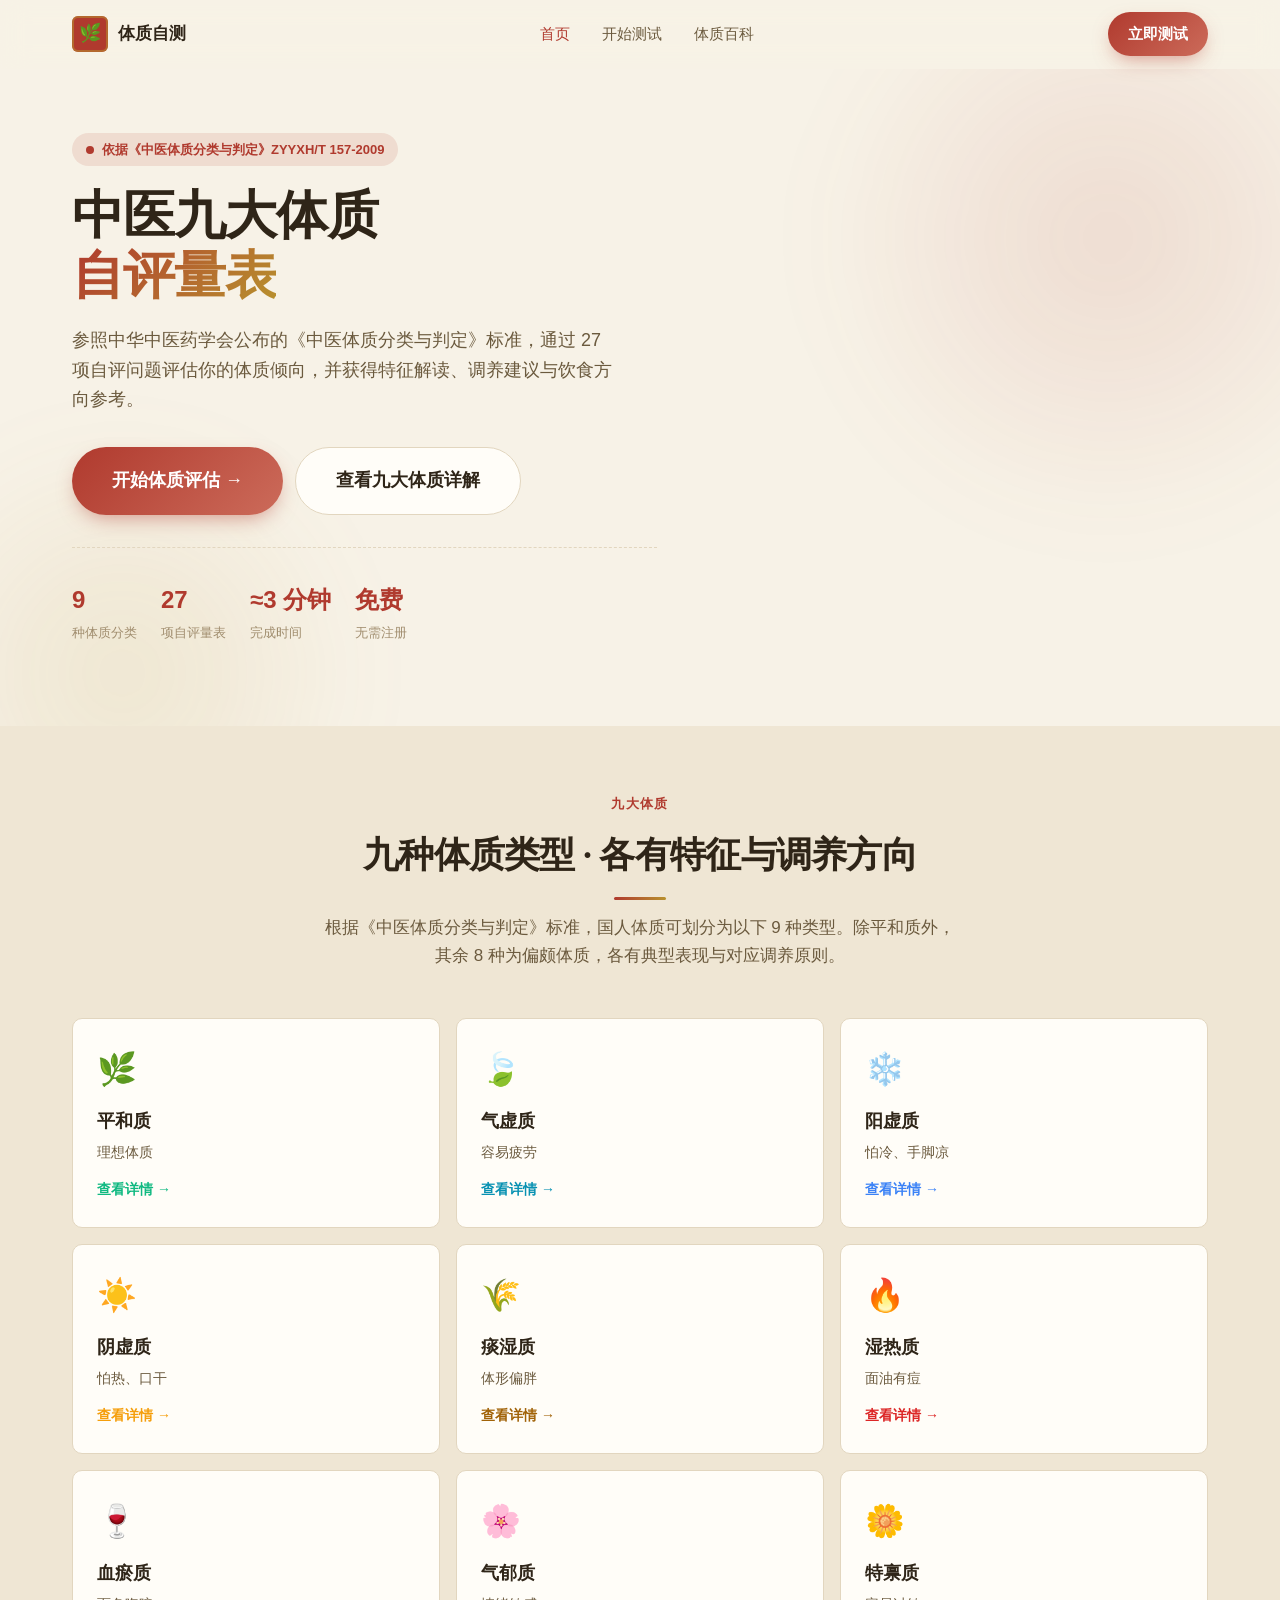
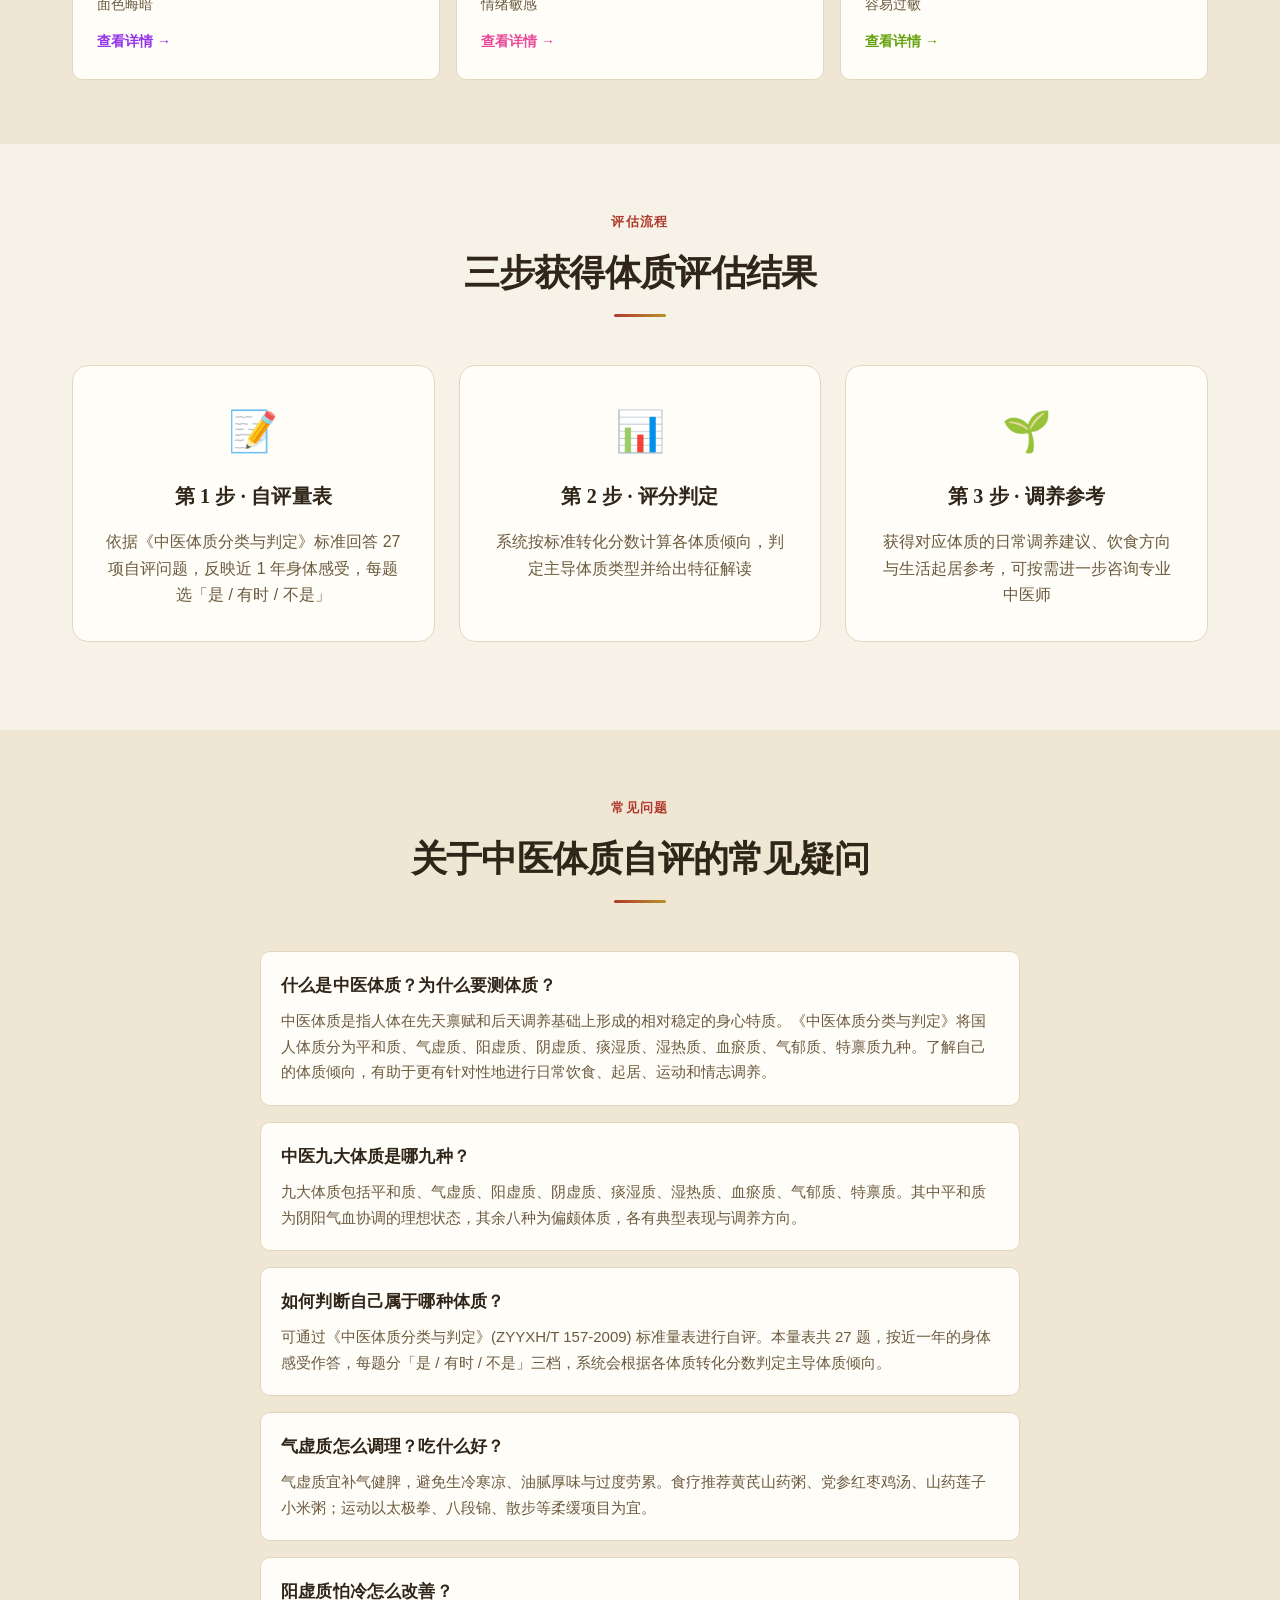
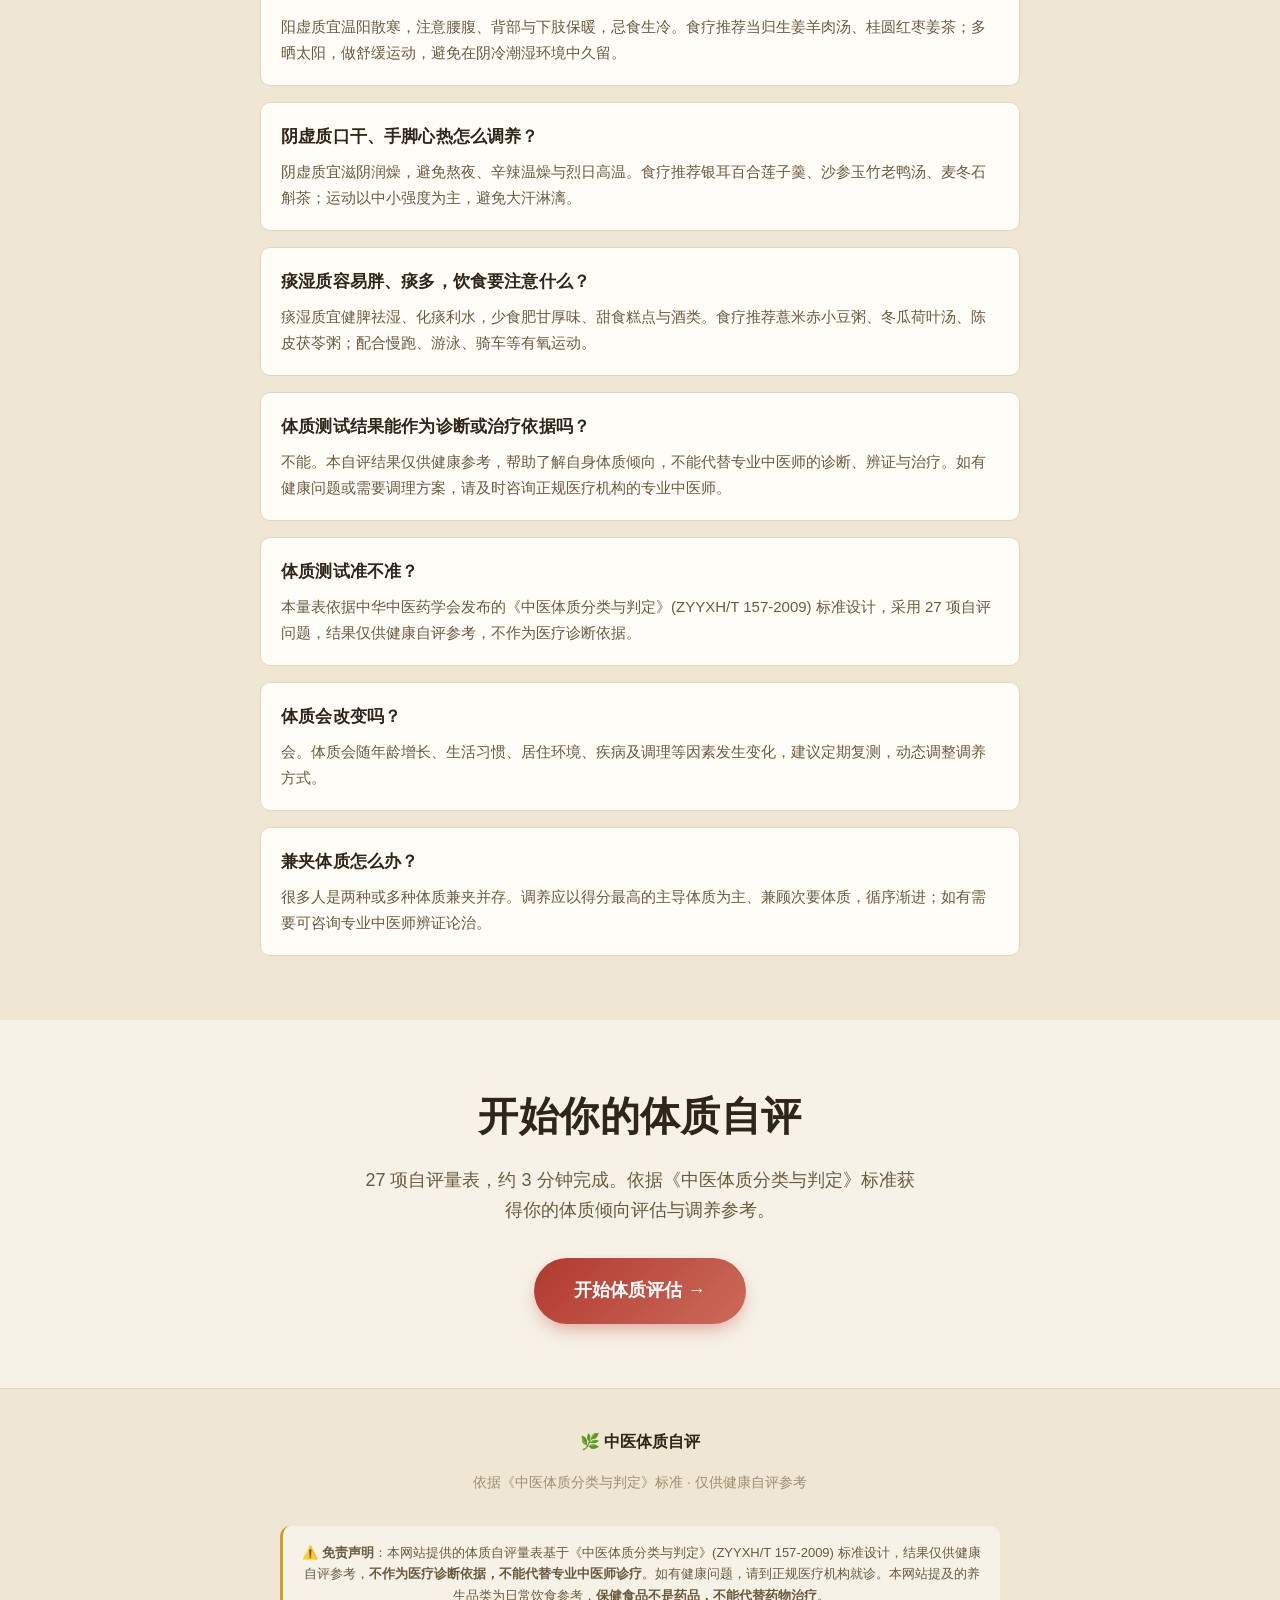
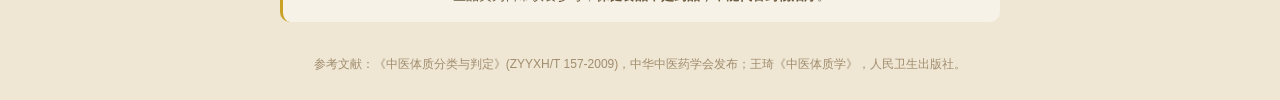
==== commit 289e2640: "症状详述+穴位代茶饮+专属分享卡片+兼夹体质四季养生+信任背书（合并部署）" ====
--- a/index.html
+++ b/index.html
@@ -140,6 +140,30 @@
         "acceptedAnswer": {
           "@type": "Answer",
           "text": "不能。本自评结果仅供健康参考，帮助了解自身体质倾向，不能代替专业中医师的诊断、辨证与治疗。如有健康问题或需要调理方案，请及时咨询正规医疗机构的专业中医师。"
+        }
+      },
+      {
+        "@type": "Question",
+        "name": "体质测试准不准？",
+        "acceptedAnswer": {
+          "@type": "Answer",
+          "text": "本量表依据中华中医药学会发布的《中医体质分类与判定》(ZYYXH/T 157-2009) 标准设计，采用 27 项自评问题，结果仅供健康自评参考，不作为医疗诊断依据。"
+        }
+      },
+      {
+        "@type": "Question",
+        "name": "体质会改变吗？",
+        "acceptedAnswer": {
+          "@type": "Answer",
+          "text": "会。体质会随年龄增长、生活习惯、居住环境、疾病及调理等因素发生变化，建议定期复测，动态调整调养方式。"
+        }
+      },
+      {
+        "@type": "Question",
+        "name": "兼夹体质怎么办？",
+        "acceptedAnswer": {
+          "@type": "Answer",
+          "text": "很多人是两种或多种体质兼夹并存。调养应以得分最高的主导体质为主、兼顾次要体质，循序渐进；如有需要可咨询专业中医师辨证论治。"
         }
       }
     ]
@@ -344,6 +368,18 @@
             <h3>体质测试结果能作为诊断或治疗依据吗？</h3>
             <p>不能。本自评结果仅供健康参考，帮助了解自身体质倾向，不能代替专业中医师的诊断、辨证与治疗。如有健康问题或需要调理方案，请及时咨询正规医疗机构的专业中医师。</p>
           </div>
+          <div class="faq-item">
+            <h3>体质测试准不准？</h3>
+            <p>本量表依据中华中医药学会发布的《中医体质分类与判定》(ZYYXH/T 157-2009) 标准设计，采用 27 项自评问题，结果仅供健康自评参考，不作为医疗诊断依据。</p>
+          </div>
+          <div class="faq-item">
+            <h3>体质会改变吗？</h3>
+            <p>会。体质会随年龄增长、生活习惯、居住环境、疾病及调理等因素发生变化，建议定期复测，动态调整调养方式。</p>
+          </div>
+          <div class="faq-item">
+            <h3>兼夹体质怎么办？</h3>
+            <p>很多人是两种或多种体质兼夹并存。调养应以得分最高的主导体质为主、兼顾次要体质，循序渐进；如有需要可咨询专业中医师辨证论治。</p>
+          </div>
         </div>
       </div>
     </section>
@@ -370,6 +406,9 @@
         <div class="footer-meta">依据《中医体质分类与判定》标准 · 仅供健康自评参考</div>
         <div class="disclaimer">
           ⚠️ <strong>免责声明</strong>：本网站提供的体质自评量表基于《中医体质分类与判定》(ZYYXH/T 157-2009) 标准设计，结果仅供健康自评参考，<strong>不作为医疗诊断依据，不能代替专业中医师诊疗</strong>。如有健康问题，请到正规医疗机构就诊。本网站提及的养生品类为日常饮食参考，<strong>保健食品不是药品，不能代替药物治疗</strong>。
+        </div>
+        <div class="footer-meta" style="margin-top:1rem;font-size:.75rem;color:var(--color-text-mute);line-height:1.8;">
+          参考文献：《中医体质分类与判定》(ZYYXH/T 157-2009)，中华中医药学会发布；王琦《中医体质学》，人民卫生出版社。
         </div>
       </div>
     </div>
--- a/css/style.css
+++ b/css/style.css
@@ -716,6 +716,82 @@
   font-size: 1.25rem;
 }
 
+/* 症状详述 */
+.symptom-list {
+  display: flex;
+  flex-direction: column;
+  gap: .875rem;
+  margin-top: .875rem;
+}
+.symptom-group .sg-title {
+  font-weight: 700;
+  font-size: .9375rem;
+  color: var(--color-text);
+  margin-bottom: .25rem;
+  display: flex;
+  align-items: center;
+  gap: .45rem;
+}
+.symptom-group .sg-title::before {
+  content: '';
+  width: 6px;
+  height: 6px;
+  border-radius: 50%;
+  background: var(--color-accent);
+  flex-shrink: 0;
+}
+.symptom-group .sg-text {
+  font-size: .9375rem;
+  color: var(--color-text-soft);
+  line-height: 1.7;
+}
+
+/* 穴位保健 */
+.acupoint-list {
+  display: flex;
+  flex-direction: column;
+  gap: .625rem;
+}
+.acupoint-item {
+  padding: .625rem .875rem;
+  background: var(--color-bg-alt);
+  border-radius: var(--radius-sm);
+}
+.acupoint-item .ap-name {
+  font-weight: 700;
+  font-size: .9375rem;
+  color: var(--color-primary);
+  margin-bottom: .125rem;
+}
+.acupoint-item .ap-detail {
+  font-size: .875rem;
+  color: var(--color-text-soft);
+  line-height: 1.6;
+}
+
+/* 四季养生 */
+.season-grid {
+  display: grid;
+  grid-template-columns: 1fr;
+  gap: 1rem;
+}
+.season-card {
+  background: var(--color-bg-card);
+  border: 1px solid var(--color-border);
+  border-radius: var(--radius-md);
+  padding: 1.5rem;
+  text-align: center;
+  transition: all .25s var(--ease);
+}
+.season-card:hover {
+  border-color: var(--color-accent);
+  transform: translateY(-3px);
+  box-shadow: var(--shadow-md);
+}
+.season-emoji { font-size: 2rem; margin-bottom: .5rem; }
+.season-card h3 { font-size: 1.125rem; margin-bottom: .5rem; }
+.season-card p { font-size: .9375rem; color: var(--color-text-soft); line-height: 1.7; }
+
 .advice-list li {
   display: flex;
   gap: .625rem;
@@ -891,12 +967,14 @@
   .plans-grid { grid-template-columns: repeat(3, 1fr); }
   .products-grid { grid-template-columns: repeat(3, 1fr); }
   .feature-list { grid-template-columns: 1fr 1fr; }
+  .season-grid { grid-template-columns: repeat(2, 1fr); }
 }
 
 @media (min-width: 1024px) {
   .container { padding: 0 2rem; }
   .hero-grid { grid-template-columns: 1.2fr 1fr; gap: 4rem; }
   .types-grid { grid-template-columns: repeat(3, 1fr); }
+  .season-grid { grid-template-columns: repeat(4, 1fr); }
 }
 
 /* ---------- 移动端 ---------- */
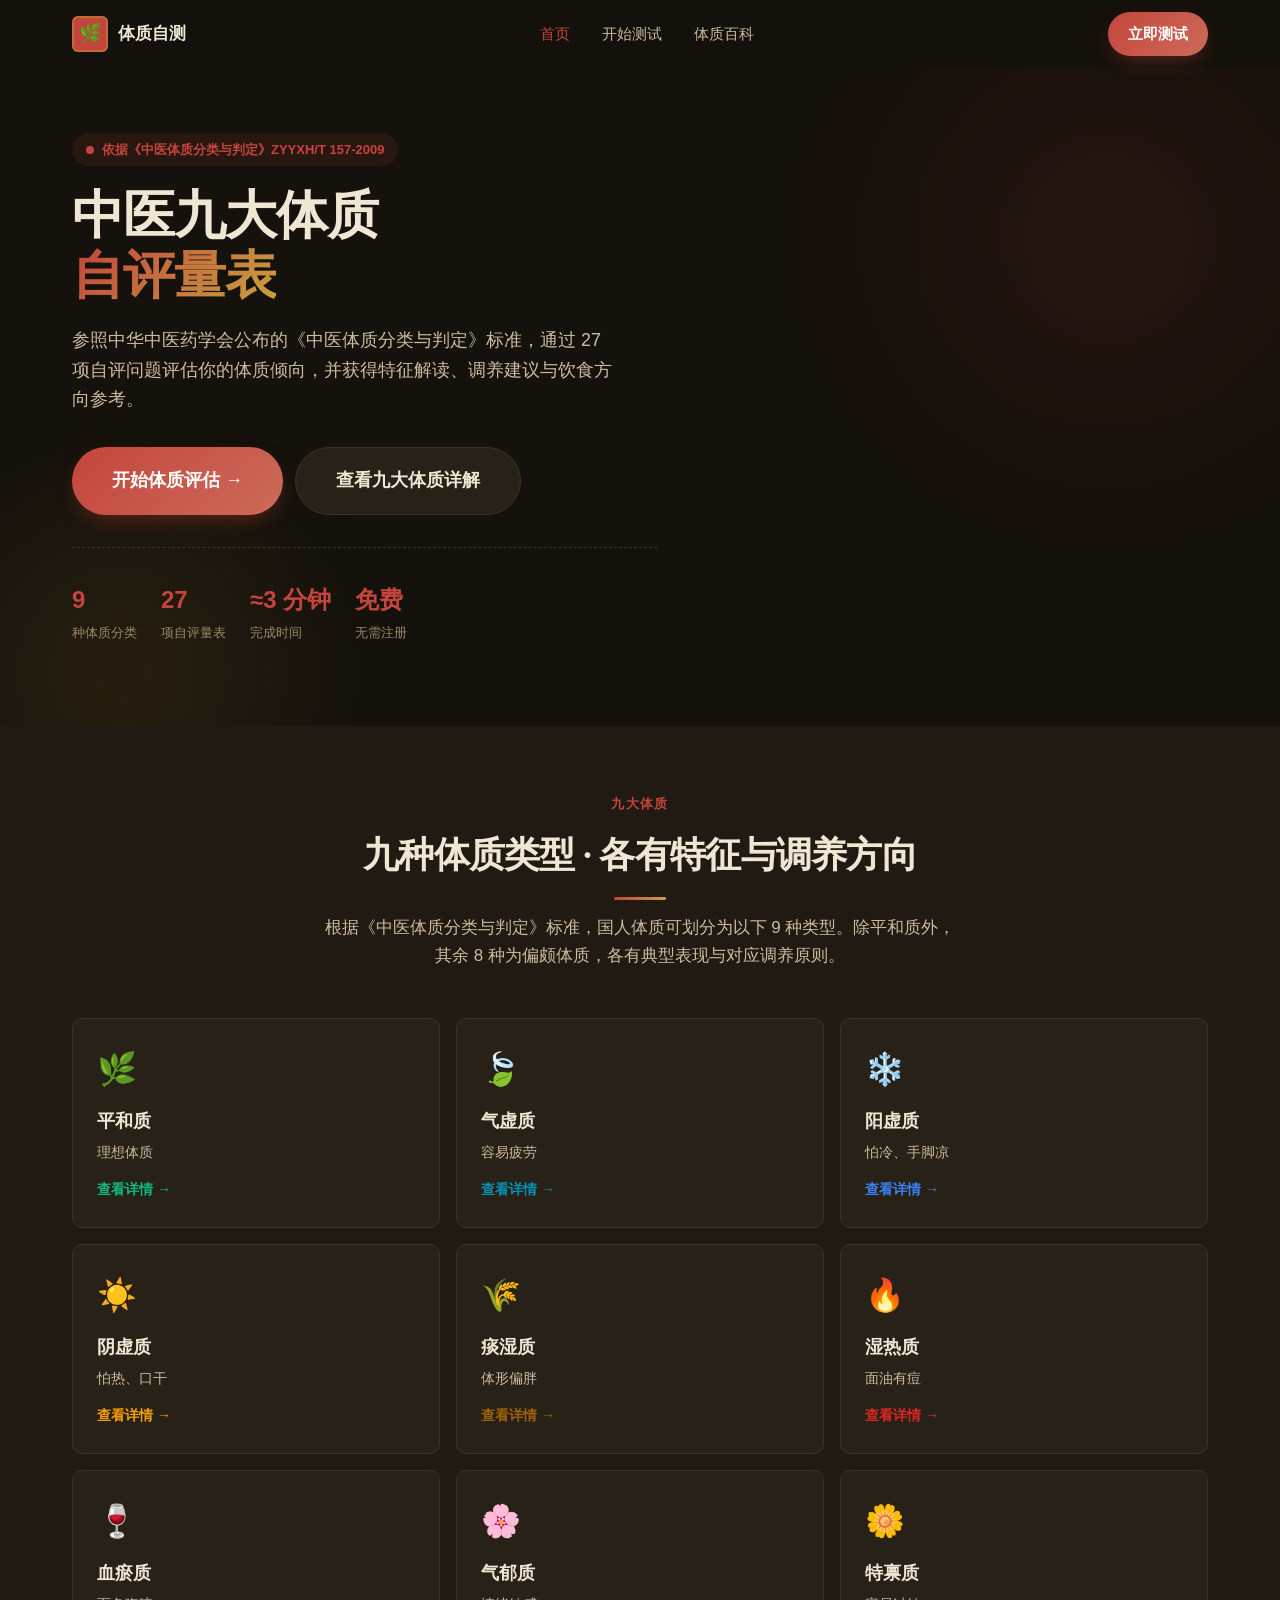
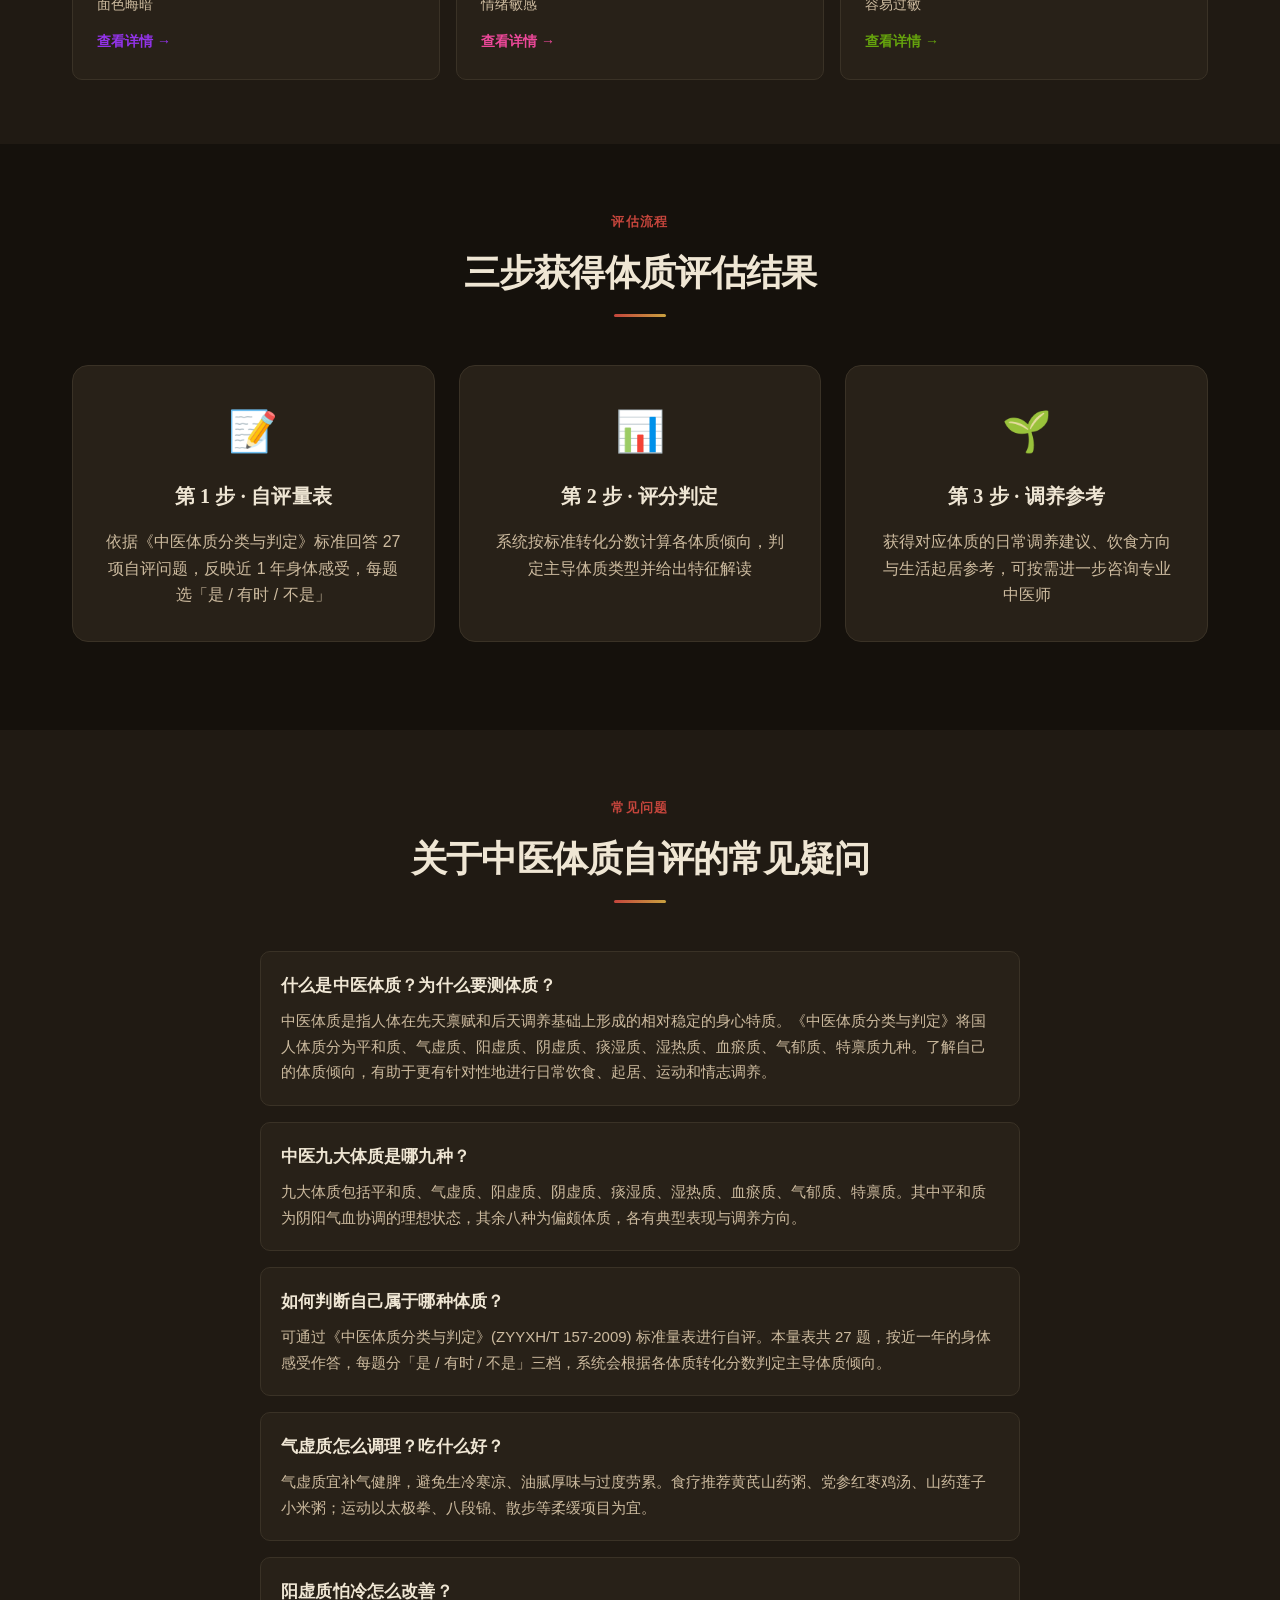
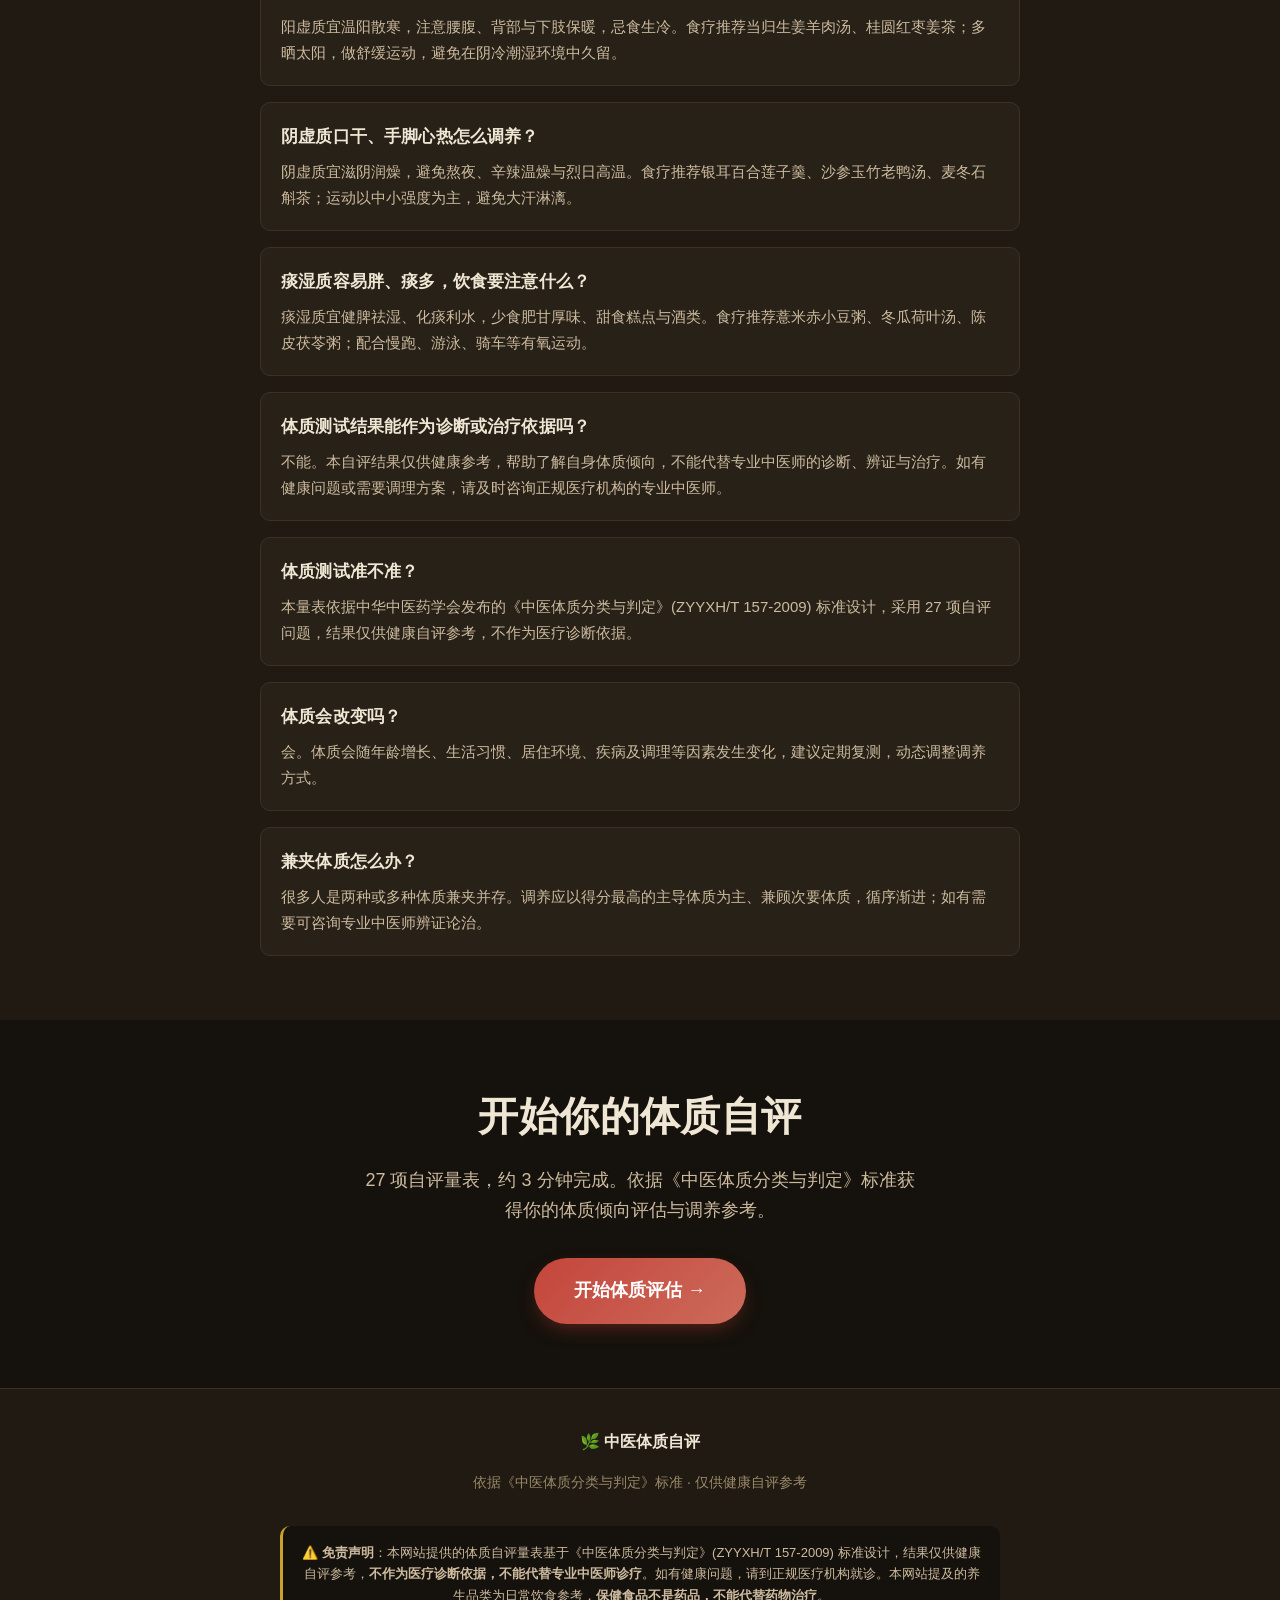
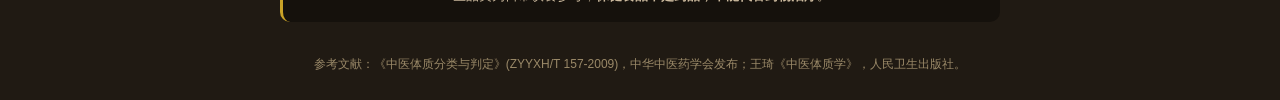
==== commit c1cc5bb6: "配色改为暗黑默认主题（深墨背景+朱砂红+鎏金）" ====
--- a/index.html
+++ b/index.html
@@ -3,7 +3,7 @@
 <head>
   <meta charset="UTF-8" />
   <meta name="viewport" content="width=device-width, initial-scale=1, viewport-fit=cover" />
-  <meta name="theme-color" content="#b03a2e" />
+  <meta name="theme-color" content="#15110c" />
   <title>中医九大体质自评量表 · 基于《中医体质分类与判定》标准</title>
   <meta name="description" content="基于中华中医药学会《中医体质分类与判定》(ZYYXH/T 157-2009) 标准，通过 27 项自评量表评估你的中医体质倾向（平和/气虚/阳虚/阴虚/痰湿/湿热/血瘀/气郁/特禀），并获得特征解读、调养建议与饮食方向参考。本量表仅供健康自评参考，不作为医疗诊断依据。" />
   <meta name="keywords" content="中医体质,中医体质分类与判定,九大体质,体质自评量表,平和质,气虚质,阳虚质,阴虚质,痰湿质,湿热质,血瘀质,气郁质,特禀质,中医养生,体质辨识,ZYYXH/T 157-2009" />
--- a/css/style.css
+++ b/css/style.css
@@ -4,21 +4,21 @@
 
 /* ---------- 主题变量 ---------- */
 :root {
-  --color-bg: #f7f2e7;
-  --color-bg-alt: #efe6d4;
-  --color-bg-card: #fffdf8;
-  --color-text: #2f2518;
-  --color-text-soft: #6b5a3e;
-  --color-text-mute: #a08d6e;
-  --color-border: #e2d6bf;
-  --color-primary: #b03a2e;
-  --color-primary-hover: #8f2c22;
-  --color-accent: #b8912e;
+  --color-bg: #15110c;
+  --color-bg-alt: #201a13;
+  --color-bg-card: #282118;
+  --color-text: #efe6d4;
+  --color-text-soft: #cdbb9f;
+  --color-text-mute: #9a8968;
+  --color-border: #3a3226;
+  --color-primary: #c4453c;
+  --color-primary-hover: #e05a4f;
+  --color-accent: #c9a13f;
   --color-warning: #c9a227;
-  --color-success: #3e7a56;
-  --color-danger: #a02822;
-  --color-shadow: rgba(47, 37, 24, .08);
-  --color-shadow-lg: rgba(47, 37, 24, .12);
+  --color-success: #5fae7e;
+  --color-danger: #e08a80;
+  --color-shadow: rgba(0, 0, 0, .4);
+  --color-shadow-lg: rgba(0, 0, 0, .6);
 
   --font-sans: 'Noto Sans SC', 'PingFang SC', 'Microsoft YaHei', -apple-system,
                BlinkMacSystemFont, 'Segoe UI', Roboto, sans-serif;
@@ -41,6 +41,7 @@
 html {
   -webkit-text-size-adjust: 100%;
   scroll-behavior: smooth;
+  color-scheme: dark;
 }
 
 body {
@@ -115,7 +116,7 @@
   position: sticky;
   top: 0;
   z-index: 100;
-  background: rgba(247, 242, 231, .85);
+  background: rgba(21, 17, 12, .85);
   backdrop-filter: saturate(140%) blur(14px);
   -webkit-backdrop-filter: saturate(140%) blur(14px);
   border-bottom: 1px solid transparent;
@@ -636,7 +637,7 @@
 .result-hero {
   text-align: center;
   padding: 2.5rem 2rem;
-  background: var(--hero-bg, linear-gradient(135deg, #fff, #efe6d4));
+  background: var(--hero-bg, linear-gradient(135deg, #282118, #15110c));
   border-radius: var(--radius-lg);
   margin-bottom: 2rem;
   position: relative;
@@ -660,7 +661,7 @@
   display: inline-flex;
   flex-direction: column;
   padding: 1rem 2rem;
-  background: rgba(255, 253, 248, .6);
+  background: rgba(40, 33, 24, .6);
   border-radius: var(--radius-md);
   font-size: .875rem;
   color: var(--color-text-soft);
@@ -1056,15 +1057,15 @@
 }
 
 .food-tag-good {
-  background: rgba(62, 122, 86, .12);
-  color: #2f5d43;
-  border: 1px solid rgba(62, 122, 86, .3);
+  background: rgba(95, 174, 126, .16);
+  color: #82c69e;
+  border: 1px solid rgba(95, 174, 126, .35);
 }
 
 .food-tag-avoid {
-  background: rgba(176, 58, 46, .08);
-  color: #8f2c22;
-  border: 1px solid rgba(176, 58, 46, .25);
+  background: rgba(224, 138, 128, .12);
+  color: #e08a80;
+  border: 1px solid rgba(224, 138, 128, .3);
 }
 
 /* 经典食疗方 */
@@ -1221,29 +1222,5 @@
   }
 }
 
-/* ---------- 暗色模式（专业版） ---------- */
-@media (prefers-color-scheme: dark) {
-  :root {
-    --color-bg: #1b1610;
-    --color-bg-alt: #251e15;
-    --color-bg-card: #2d251a;
-    --color-text: #efe6d4;
-    --color-text-soft: #cdbb9f;
-    --color-text-mute: #9a8968;
-    --color-border: #3d3428;
-    --color-shadow: rgba(0, 0, 0, .3);
-    --color-shadow-lg: rgba(0, 0, 0, .5);
-  }
-
-  .result-hero { background: linear-gradient(135deg, rgba(176, 58, 46, .08), rgba(184, 145, 46, .08)); }
-  .advice-block { background: var(--color-bg-alt); }
-  .food-tag-good {
-    background: rgba(62, 122, 86, .15);
-    color: #82c69e;
-  }
-  .food-tag-avoid {
-    background: rgba(176, 58, 46, .12);
-    color: #e08a80;
-  }
-}
-
+/* ---------- 暗黑主题（默认） ---------- */
+
